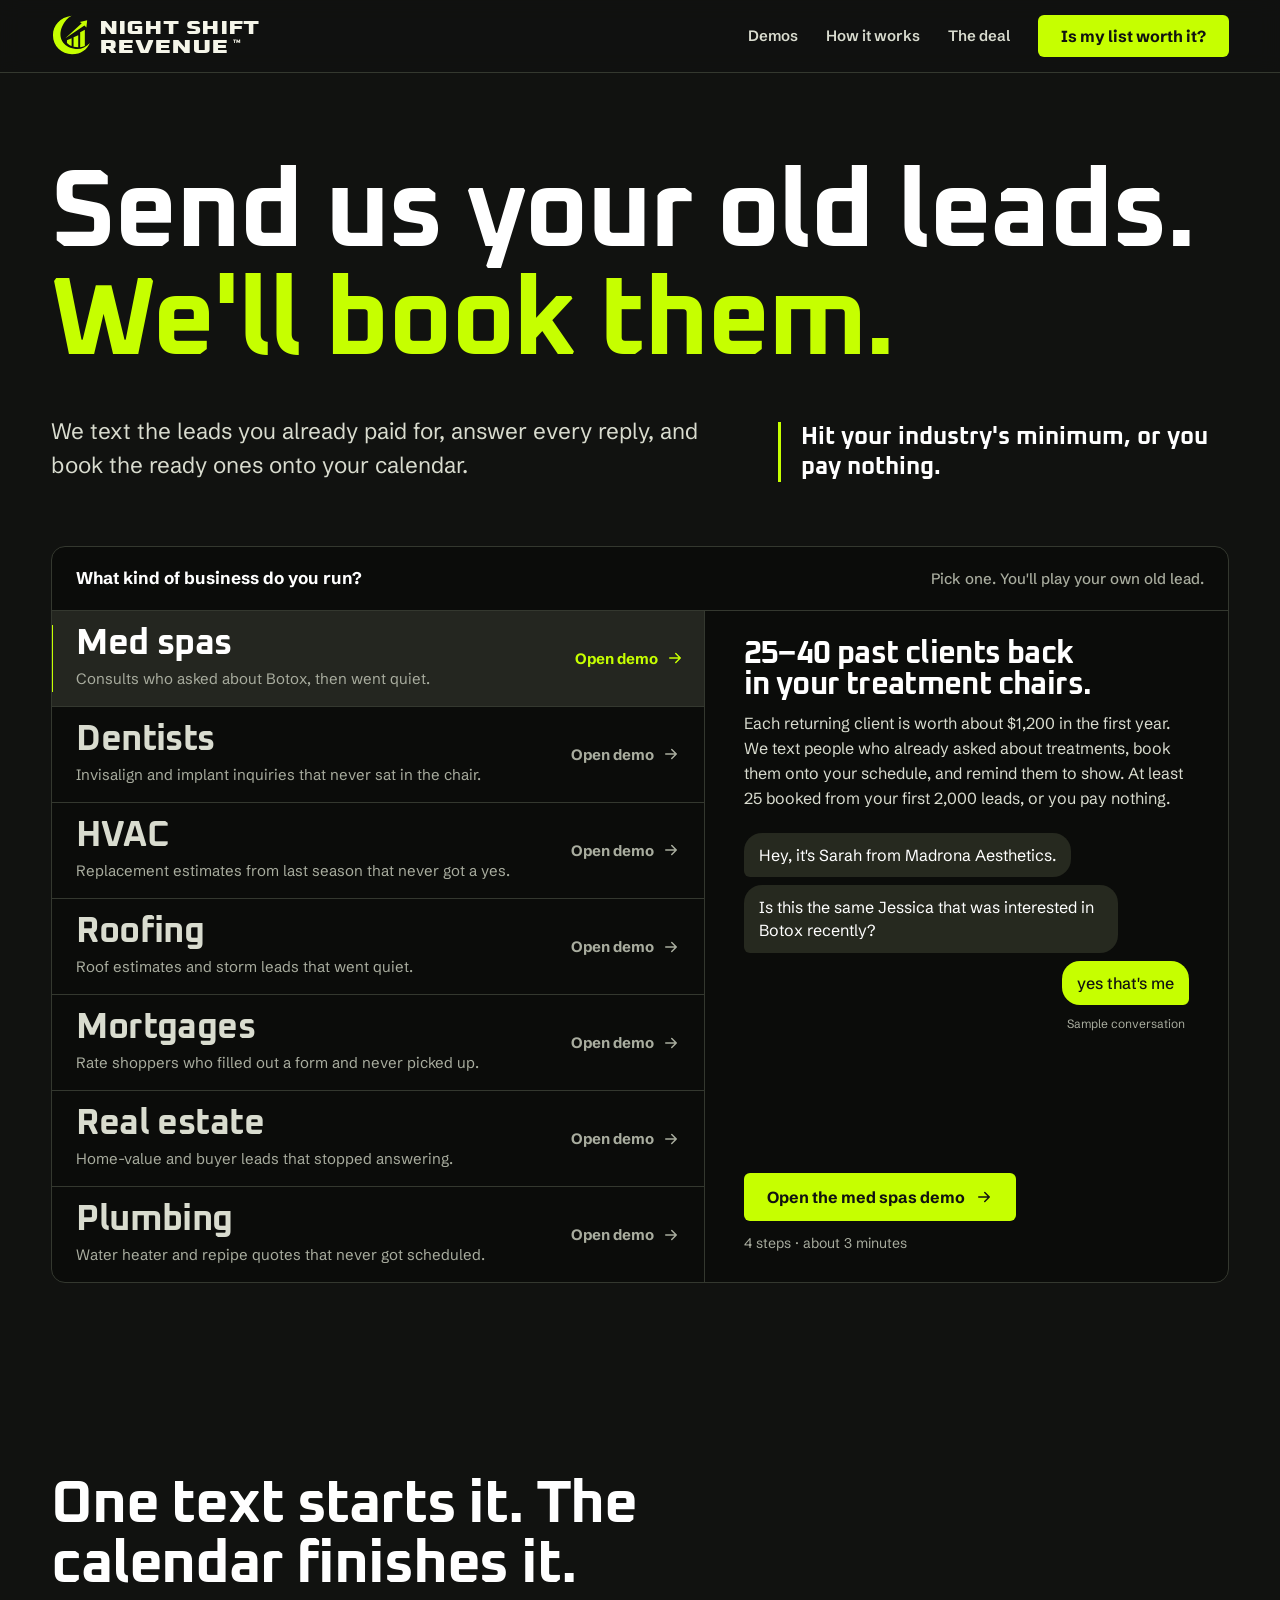
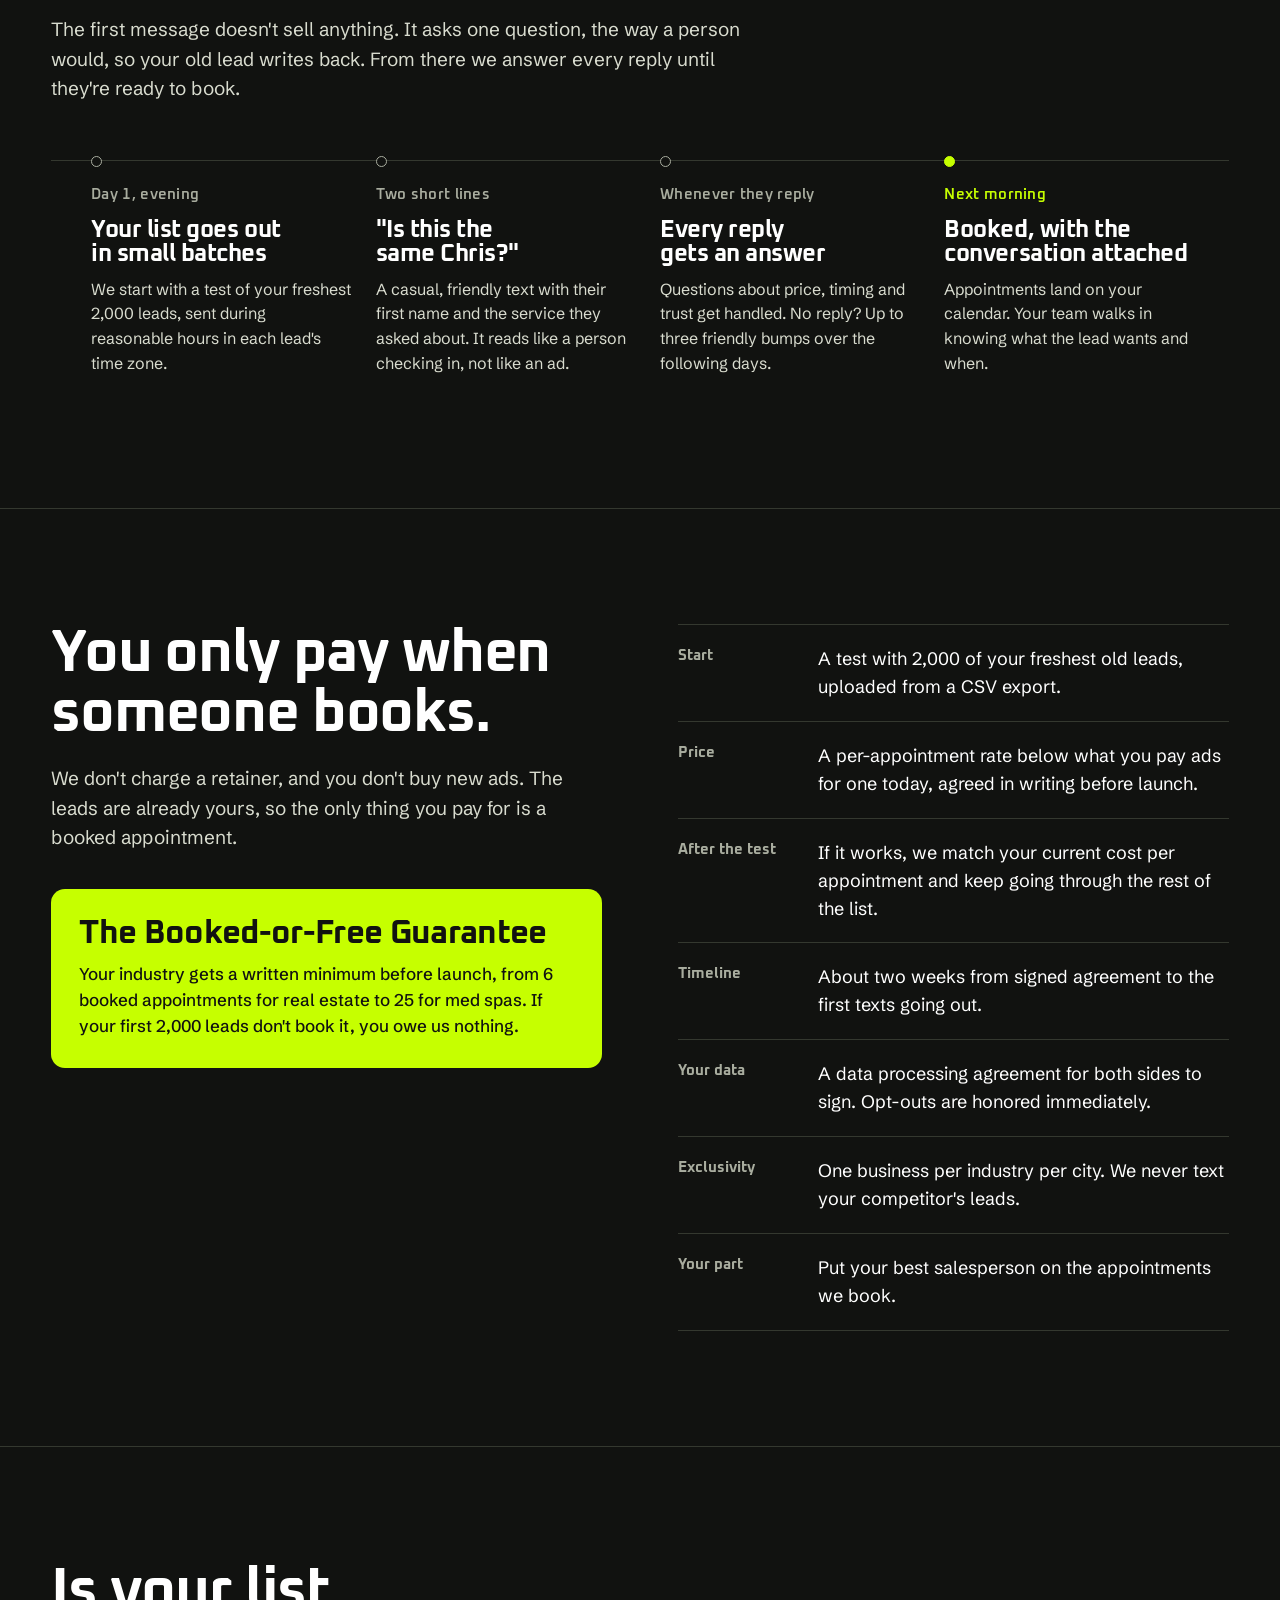
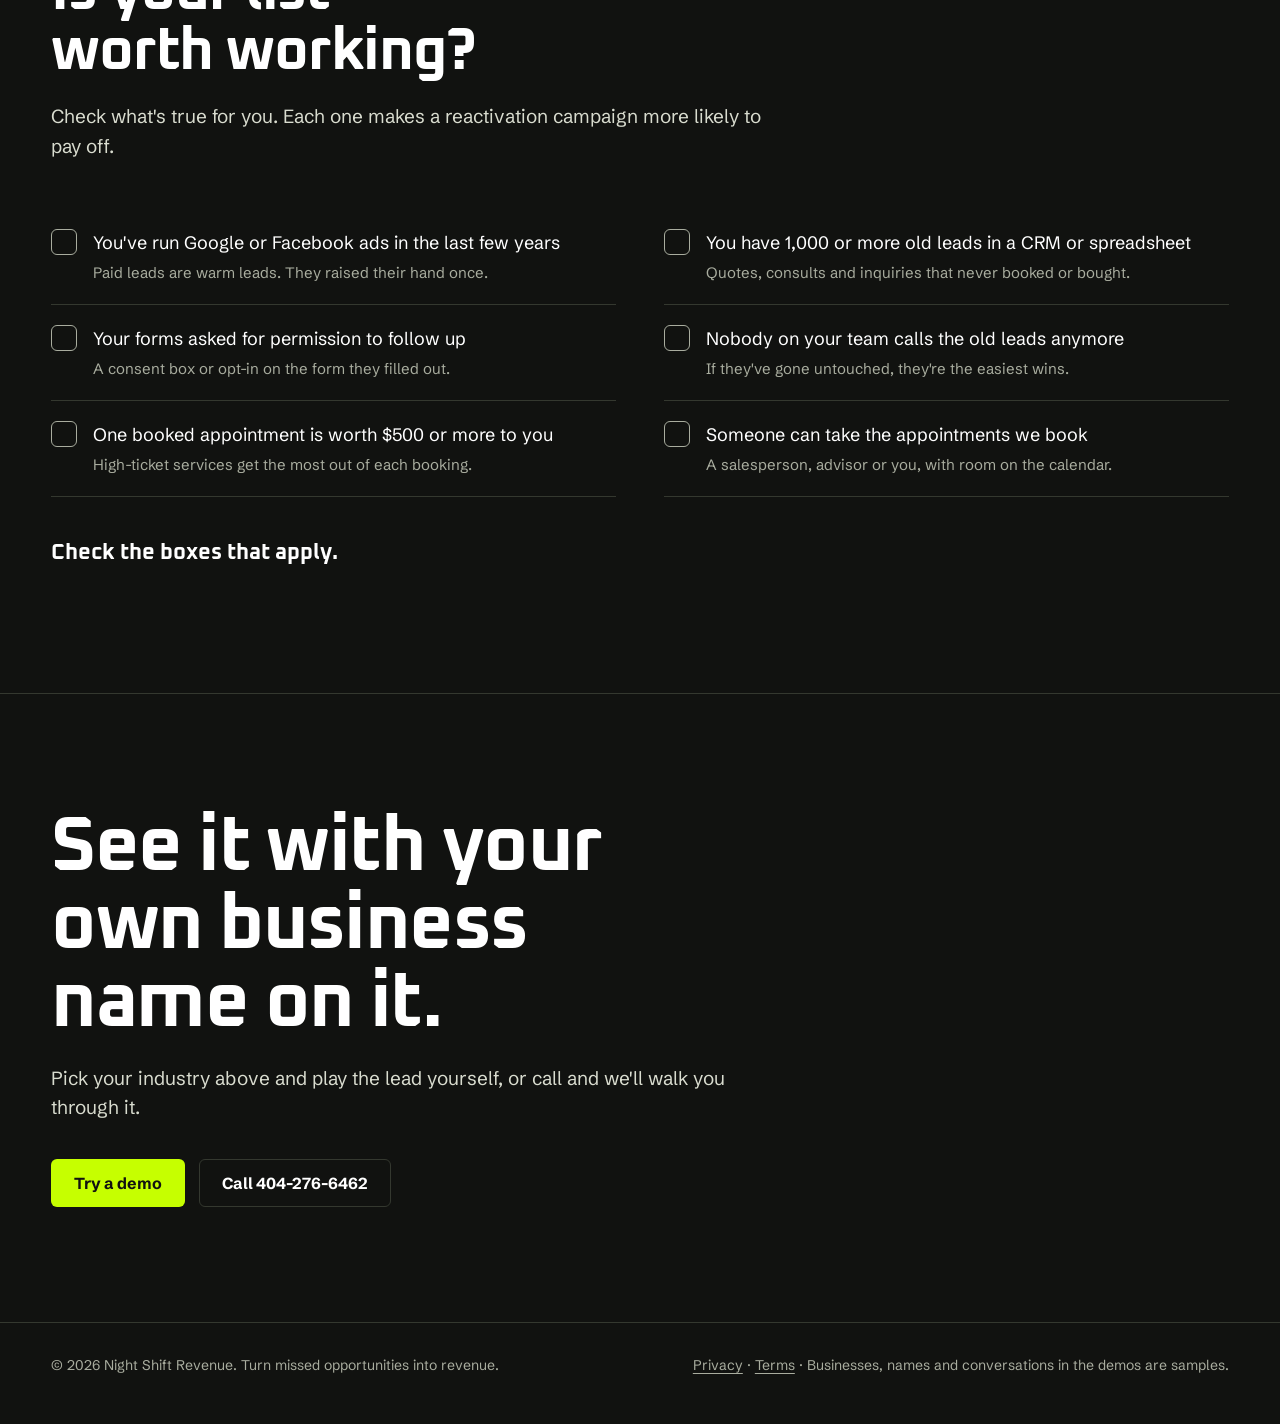
==== index.html @ ee1adc20 "Capitalize texts, give each demo its own agent, and widen the hero - Agent texts are sentence-cased " ====
<!doctype html>
<html lang="en">
<head>
<meta charset="utf-8">
<meta name="viewport" content="width=device-width, initial-scale=1, viewport-fit=cover">
<title>Night Shift Revenue</title>
<meta name="description" content="We text your old leads, answer every reply, and book them onto your calendar. Hit your industry's minimum, or you pay nothing.">
<link rel="icon" href="assets/brand/favicon.svg" type="image/svg+xml">
<link rel="apple-touch-icon" href="assets/brand/apple-touch-icon.png">
<link rel="canonical" href="https://nightshiftrevenue.com/">
<link rel="stylesheet" href="assets/styles.css">
</head>
<body>
<a class="skip" href="#main">Skip to content</a>

<header class="top">
  <div class="wrap">
    <a class="logo" href="index.html" aria-label="Night Shift Revenue home"><img src="assets/brand/lockup-horizontal-dark.svg" alt="Night Shift Revenue" width="540" height="124"></a>
    <nav aria-label="Main">
      <a href="#demos">Demos</a>
      <a href="#overnight">How it works</a>
      <a href="#deal">The deal</a>
      <a class="btn btn-lime" href="#fit">Is my list worth it?</a>
    </nav>
  </div>
</header>

<main id="main">
  <section class="hero" id="demos">
    <div class="wrap">
      <h1><span>Send us your old leads.</span> <em>We'll book them.</em></h1>
      <div class="hero-row">
        <p class="hero-sub">We text the leads you already paid for, answer every reply, and book the ready ones onto your calendar.</p>
        <p class="hero-promise">Hit your industry's minimum, or you pay nothing.</p>
      </div>

      <div class="launcher">
        <p class="launcher-q">What kind of business do you run? <span>Pick one. You'll play your own old lead.</span></p>
        <ul class="niche-list" id="nicheList"></ul>
        <div class="preview" id="preview" aria-live="polite"></div>
      </div>
    </div>
  </section>

  <section class="section" id="overnight">
    <div class="wrap">
      <h2>One text starts it. The calendar finishes it.</h2>
      <p class="lede">The first message doesn't sell anything. It asks one question, the way a person would, so your old lead writes back. From there we answer every reply until they're ready to book.</p>
      <ol class="night">
        <li>
          <time>Day 1, evening</time>
          <h3>Your list goes out in small batches</h3>
          <p>We start with a test of your freshest 2,000 leads, sent during reasonable hours in each lead's time zone.</p>
        </li>
        <li>
          <time>Two short lines</time>
          <h3>"Is this the same Chris?"</h3>
          <p>A casual, friendly text with their first name and the service they asked about. It reads like a person checking in, not like an ad.</p>
        </li>
        <li>
          <time>Whenever they reply</time>
          <h3>Every reply gets an answer</h3>
          <p>Questions about price, timing and trust get handled. No reply? Up to three friendly bumps over the following days.</p>
        </li>
        <li>
          <time>Next morning</time>
          <h3>Booked, with the conversation attached</h3>
          <p>Appointments land on your calendar. Your team walks in knowing what the lead wants and when.</p>
        </li>
      </ol>
    </div>
  </section>

  <section class="section" id="deal">
    <div class="wrap deal">
      <div>
        <h2>You only pay when someone books.</h2>
        <p class="lede">We don't charge a retainer, and you don't buy new ads. The leads are already yours, so the only thing you pay for is a booked appointment.</p>
        <div class="guarantee">
          <h3>The Booked-or-Free Guarantee</h3>
          <p>Your industry gets a written minimum before launch, from 6 booked appointments for real estate to 25 for med spas. If your first 2,000 leads don't book it, you owe us nothing.</p>
        </div>
      </div>
      <dl class="terms">
        <div><dt>Start</dt><dd>A test with 2,000 of your freshest old leads, uploaded from a CSV export.</dd></div>
        <div><dt>Price</dt><dd>A per-appointment rate below what you pay ads for one today, agreed in writing before launch.</dd></div>
        <div><dt>After the test</dt><dd>If it works, we match your current cost per appointment and keep going through the rest of the list.</dd></div>
        <div><dt>Timeline</dt><dd>About two weeks from signed agreement to the first texts going out.</dd></div>
        <div><dt>Your data</dt><dd>A data processing agreement for both sides to sign. Opt-outs are honored immediately.</dd></div>
        <div><dt>Exclusivity</dt><dd>One business per industry per city. We never text your competitor's leads.</dd></div>
        <div><dt>Your part</dt><dd>Put your best salesperson on the appointments we book.</dd></div>
      </dl>
    </div>
  </section>

  <section class="section" id="fit">
    <div class="wrap">
      <h2>Is your list worth working?</h2>
      <p class="lede">Check what's true for you. Each one makes a reactivation campaign more likely to pay off.</p>
      <div class="fit" id="fitList">
        <label><input class="check" type="checkbox"> <span>You've run Google or Facebook ads in the last few years<small>Paid leads are warm leads. They raised their hand once.</small></span></label>
        <label><input class="check" type="checkbox"> <span>You have 1,000 or more old leads in a CRM or spreadsheet<small>Quotes, consults and inquiries that never booked or bought.</small></span></label>
        <label><input class="check" type="checkbox"> <span>Your forms asked for permission to follow up<small>A consent box or opt-in on the form they filled out.</small></span></label>
        <label><input class="check" type="checkbox"> <span>Nobody on your team calls the old leads anymore<small>If they've gone untouched, they're the easiest wins.</small></span></label>
        <label><input class="check" type="checkbox"> <span>One booked appointment is worth $500 or more to you<small>High-ticket services get the most out of each booking.</small></span></label>
        <label><input class="check" type="checkbox"> <span>Someone can take the appointments we book<small>A salesperson, advisor or you, with room on the calendar.</small></span></label>
      </div>
      <div class="fit-out" aria-live="polite"><p id="fitMsg">Check the boxes that apply.</p></div>
    </div>
  </section>

  <section class="section close">
    <div class="wrap">
      <h2>See it with your own business name on it.</h2>
      <p class="lede">Pick your industry above and play the lead yourself, or call and we'll walk you through it.</p>
      <div class="row">
        <a class="btn btn-lime" href="#demos">Try a demo</a>
        <a class="btn btn-ghost" id="callBtn" href="tel:+14042766462">Call 404-276-6462</a>
      </div>
    </div>
  </section>
</main>

<footer class="foot">
  <div class="wrap">
    <span>© 2026 Night Shift Revenue. Turn missed opportunities into revenue.</span>
    <span><a href="/privacy">Privacy</a> · <a href="/terms">Terms</a> · Businesses, names and conversations in the demos are samples.</span>
  </div>
</footer>

<script src="assets/niches.js"></script>
<script src="assets/home.js"></script>
</body>
</html>
---- assets/styles.css ----
@font-face {
  font-family: "Oxanium";
  src: url("fonts/oxanium.woff2") format("woff2");
  font-weight: 200 800;
  font-display: swap;
}
@font-face {
  font-family: "Schibsted Grotesk";
  src: url("fonts/schibsted-grotesk.woff2") format("woff2");
  font-weight: 400 900;
  font-display: swap;
}

:root {
  --night-950: #0b0c0a;
  --night-900: #111210;
  --night-850: #1a1a1a;
  --night-800: #242620;
  --night-750: #2c3026;
  --olive: #3a442e;
  --line: #34382f;
  --ink: #ffffff;
  --ink-2: #d9dccf;
  --ink-3: #a9ad9f;
  --lime: #c6ff00;
  --lime-hi: #d7ff59;
  --lime-ink: #111210;
  --moon: #f5f5e9;
  --bubble-in: #26291f;

  --display: "Oxanium", "Schibsted Grotesk", system-ui, sans-serif;
  --body: "Schibsted Grotesk", system-ui, -apple-system, "Segoe UI", sans-serif;

  --gutter: clamp(16px, 4vw, 56px);
  --max: 1320px;
  --r-control: 6px;
  --r-card: 14px;
  --r-bubble: 18px;
  --ease: cubic-bezier(0.16, 1, 0.3, 1);
}

* { box-sizing: border-box; }
html { -webkit-text-size-adjust: 100%; scroll-behavior: smooth; }
body {
  margin: 0;
  background: var(--night-900);
  color: var(--ink);
  font: 400 17px/1.55 var(--body);
  -webkit-font-smoothing: antialiased;
  overflow-x: hidden;
}
::selection { background: var(--lime); color: var(--lime-ink); }
img, svg { display: block; max-width: 100%; }
a { color: inherit; text-underline-offset: 0.2em; text-decoration-thickness: 1px; }
button { font: inherit; color: inherit; }
:focus-visible { outline: 2px solid var(--lime); outline-offset: 3px; border-radius: 4px; }
html { scrollbar-color: var(--olive) var(--night-950); }

.wrap { width: 100%; max-width: var(--max); margin: 0 auto; padding: 0 var(--gutter); }
.skip { position: absolute; left: -9999px; }
.skip:focus { left: 16px; top: 16px; z-index: 99; background: var(--lime); color: var(--lime-ink); padding: 8px 12px; }
.sr { position: absolute; width: 1px; height: 1px; overflow: hidden; clip: rect(0 0 0 0); white-space: nowrap; }

h1, h2, h3 { font-family: var(--display); font-weight: 700; line-height: 1.02; letter-spacing: -0.02em; margin: 0; text-wrap: balance; }
p { margin: 0; }
.num { font-variant-numeric: tabular-nums; }

/* ---------- Buttons ---------- */
.btn {
  display: inline-flex; align-items: center; justify-content: center; gap: 10px;
  min-height: 48px; padding: 0 22px;
  border-radius: var(--r-control); border: 1px solid transparent;
  font: 700 16px/1 var(--body); text-decoration: none; cursor: pointer;
  transition: background-color 0.2s var(--ease), transform 0.2s var(--ease), border-color 0.2s;
}
.btn svg { width: 18px; height: 18px; flex: none; }
.btn-lime { background: var(--lime); color: var(--lime-ink); }
.btn-lime:hover { background: var(--lime-hi); }
.btn-lime:active { transform: translateY(1px); }
.btn-ghost { border-color: var(--line); color: var(--ink); background: transparent; }
.btn-ghost:hover { border-color: var(--ink-3); background: var(--night-800); }
.btn[disabled] { opacity: 0.4; cursor: not-allowed; }

/* ---------- Header ---------- */
.top {
  position: sticky; top: 0; z-index: 30;
  background: color-mix(in srgb, var(--night-900) 88%, transparent);
  backdrop-filter: blur(10px);
  border-bottom: 1px solid var(--line);
}
.top .wrap { display: flex; align-items: center; justify-content: space-between; height: 72px; gap: 20px; }
.logo img { width: 210px; height: auto; }
.top nav { display: flex; align-items: center; gap: 28px; font-size: 15px; font-weight: 600; }
.top nav a { text-decoration: none; color: var(--ink-2); }
.top nav a:hover { color: var(--ink); }
.top nav .btn { color: var(--lime-ink); min-height: 42px; }

/* ---------- Home: hero ---------- */
.hero { padding: clamp(40px, 7vw, 88px) 0 clamp(48px, 6vw, 80px); }
.hero h1 { font-size: clamp(42px, 8.6vw, 112px); line-height: 0.98; }
.hero h1 span, .hero h1 em { display: block; }
.hero h1 em { font-style: normal; color: var(--lime); }
.hero-row { margin-top: clamp(24px, 3vw, 44px); display: grid; grid-template-columns: minmax(0, 1.5fr) minmax(0, 1fr); gap: clamp(24px, 4vw, 72px); align-items: end; }
.hero-sub { max-width: 52ch; font-size: clamp(18px, 1.75vw, 24px); line-height: 1.5; color: var(--ink-2); }
.hero-promise { padding-left: 20px; border-left: 3px solid var(--lime); font: 700 clamp(20px, 1.9vw, 28px)/1.25 var(--display); color: var(--ink); }

/* Niche launcher: the first viewport's working control */
.launcher {
  margin-top: clamp(40px, 5vw, 64px);
  display: grid; grid-template-columns: minmax(0, 1.25fr) minmax(0, 1fr);
  border: 1px solid var(--line); border-radius: var(--r-card); overflow: hidden;
  background: var(--night-950);
}
.launcher-q {
  grid-column: 1 / -1; display: flex; justify-content: space-between; align-items: baseline; gap: 16px;
  padding: 18px 24px; border-bottom: 1px solid var(--line);
  font-weight: 700; font-size: 17px;
}
.launcher-q span { color: var(--ink-3); font-weight: 500; font-size: 15px; }
.niche-list { list-style: none; margin: 0; padding: 0; border-right: 1px solid var(--line); }
.niche-list li + li { border-top: 1px solid var(--line); }
.niche-row {
  display: grid; grid-template-columns: 1fr auto; align-items: center; gap: 4px 18px;
  padding: 16px 24px; text-decoration: none; position: relative;
  transition: background-color 0.25s var(--ease);
}
.niche-row .n-name { font: 700 clamp(26px, 2.8vw, 38px)/1 var(--display); letter-spacing: -0.015em; color: var(--ink-2); transition: color 0.25s var(--ease); }
.niche-row .n-pain { grid-column: 1; font-size: 15px; color: var(--ink-3); }
.niche-row .n-go {
  grid-row: 1 / span 2; grid-column: 2;
  display: inline-flex; align-items: center; gap: 8px; font-weight: 700; font-size: 15px;
  color: var(--ink-3); transition: color 0.25s, transform 0.3s var(--ease);
}
.niche-row .n-go svg { width: 18px; height: 18px; }
.niche-row:hover, .niche-row.is-on { background: var(--night-800); }
.niche-row:hover .n-name, .niche-row.is-on .n-name { color: var(--ink); }
.niche-row.is-on .n-go, .niche-row:hover .n-go { color: var(--lime); transform: translateX(4px); }
.niche-row.is-on::before {
  content: ""; position: absolute; left: 0; top: 14px; bottom: 14px; width: 1px; background: var(--lime);
}

.preview { padding: 28px clamp(20px, 3vw, 40px) 28px; display: flex; flex-direction: column; gap: 22px; min-height: 100%; }
.preview-head h2 { font-size: clamp(26px, 2.4vw, 34px); }
.preview-head p { margin-top: 10px; color: var(--ink-2); font-size: 16px; }
.preview-cta { margin-top: auto; display: flex; flex-wrap: wrap; gap: 12px; align-items: center; }
.preview-cta small { color: var(--ink-3); font-size: 14px; }

/* ---------- SMS thread (shared) ---------- */
.thread { display: flex; flex-direction: column; gap: 8px; }
.msg {
  max-width: 84%; padding: 11px 15px; border-radius: var(--r-bubble);
  font-size: 16px; line-height: 1.42; word-wrap: break-word;
}
.msg.in { align-self: flex-start; background: var(--bubble-in); color: var(--ink); border-bottom-left-radius: 6px; }
.msg.out { align-self: flex-end; background: var(--lime); color: var(--lime-ink); border-bottom-right-radius: 6px; font-weight: 500; }
.msg.note {
  align-self: center; max-width: none; background: none; padding: 4px 0;
  font-size: 12px; font-weight: 700; letter-spacing: 0.06em; text-transform: uppercase; color: var(--ink-3);
}
.msg.note.ai { color: var(--lime); }
.msg.booked {
  align-self: stretch; max-width: none; background: var(--moon); color: var(--night-900);
  border-radius: var(--r-card); padding: 14px 16px; display: grid; gap: 2px;
}
.msg.booked b { font: 800 13px/1.2 var(--body); letter-spacing: 0.08em; text-transform: uppercase; }
.msg.booked span { font-weight: 600; }
.stamp { font-size: 12px; color: var(--ink-3); align-self: flex-start; margin: 2px 4px 6px; }
.stamp.r { align-self: flex-end; }
.typing { align-self: flex-start; display: inline-flex; gap: 4px; padding: 14px 16px; background: var(--bubble-in); border-radius: var(--r-bubble); border-bottom-left-radius: 6px; }
.typing i { width: 7px; height: 7px; border-radius: 50%; background: var(--ink-3); animation: blink 1s infinite; }
.typing i:nth-child(2) { animation-delay: 0.15s; }
.typing i:nth-child(3) { animation-delay: 0.3s; }
@keyframes blink { 0%, 60%, 100% { opacity: 0.3; } 30% { opacity: 1; } }
.msg-enter { animation: rise 0.45s var(--ease) both; }
@keyframes rise { from { opacity: 0; transform: translateY(10px) scale(0.98); filter: blur(2px); } to { opacity: 1; transform: none; filter: none; } }

/* ---------- Home sections ---------- */
.section { padding: clamp(72px, 9vw, 128px) 0; }
.section + .section { border-top: 1px solid var(--line); }
.section h2 { font-size: clamp(34px, 4.6vw, 64px); max-width: 18ch; }
.lede { margin-top: 20px; max-width: 60ch; color: var(--ink-2); font-size: 19px; }

/* Overnight timeline */
.night {
  margin-top: 56px; display: grid; grid-template-columns: repeat(4, minmax(0, 1fr));
  border-top: 1px solid var(--line);
}
.night li { list-style: none; padding: 26px 24px 0 0; position: relative; }
.night li::before {
  content: ""; position: absolute; top: -5px; left: 0; width: 9px; height: 9px; border-radius: 50%;
  background: var(--night-900); border: 1px solid var(--ink-3);
}
.night li:last-child::before { background: var(--lime); border-color: var(--lime); }
.night ol { margin: 0; padding: 0; display: contents; }
.night time { display: block; font: 600 15px/1 var(--display); color: var(--ink-3); letter-spacing: 0.02em; }
.night h3 { margin-top: 16px; font-size: 24px; }
.night p { margin-top: 10px; color: var(--ink-2); font-size: 16px; max-width: 34ch; }
.night li:last-child time { color: var(--lime); }

/* The deal */
.deal { display: grid; grid-template-columns: minmax(0, 1fr) minmax(0, 1fr); gap: clamp(32px, 6vw, 96px); align-items: start; }
.terms { border-top: 1px solid var(--line); margin: 0; padding: 0; }
.terms div { display: grid; grid-template-columns: 12ch 1fr; gap: 20px; padding: 20px 0; border-bottom: 1px solid var(--line); }
.terms dt { font: 700 15px/1.4 var(--display); color: var(--ink-3); }
.terms dd { margin: 0; font-size: 18px; color: var(--ink); }
.guarantee {
  margin-top: 36px; padding: 28px; border-radius: var(--r-card); background: var(--lime); color: var(--lime-ink);
}
.guarantee h3 { font-size: clamp(26px, 2.6vw, 34px); }
.guarantee p { margin-top: 10px; font-weight: 500; }

/* Fit checklist */
.fit { margin-top: 48px; display: grid; grid-template-columns: repeat(2, minmax(0, 1fr)); gap: 0 48px; }
.fit label {
  display: grid; grid-template-columns: 26px 1fr; gap: 16px; align-items: start;
  padding: 20px 0; border-bottom: 1px solid var(--line); cursor: pointer; font-size: 18px;
}
.fit label small { display: block; color: var(--ink-3); font-size: 15px; margin-top: 4px; }
.check {
  appearance: none; width: 26px; height: 26px; margin: 0; border: 1px solid var(--ink-3); border-radius: 6px;
  display: grid; place-items: center; cursor: pointer; transition: background-color 0.2s, border-color 0.2s;
}
.check::after { content: ""; width: 12px; height: 7px; border: 2px solid var(--lime-ink); border-top: 0; border-right: 0; transform: rotate(-45deg) translate(1px, -1px); opacity: 0; }
.check:checked { background: var(--lime); border-color: var(--lime); }
.check:checked::after { opacity: 1; }
.fit-out { margin-top: 32px; display: flex; flex-wrap: wrap; align-items: center; gap: 20px; min-height: 48px; }
.fit-out p { font: 700 22px/1.25 var(--display); max-width: 40ch; }

/* Close */
.close { text-align: left; }
.close h2 { font-size: clamp(40px, 6vw, 88px); max-width: 14ch; }
.close .row { margin-top: 36px; display: flex; flex-wrap: wrap; gap: 14px; }

.foot { border-top: 1px solid var(--line); padding: 32px 0 48px; color: var(--ink-3); font-size: 14px; }
.foot .wrap { display: flex; flex-wrap: wrap; justify-content: space-between; gap: 16px; }

/* ---------- Demo funnel ---------- */
.demo-body { min-height: 100vh; display: flex; flex-direction: column; }
.demo-top .wrap { height: 64px; }
.demo-top .logo img { width: 176px; }
.crumbs { display: flex; align-items: center; gap: 14px; font-size: 15px; color: var(--ink-3); }
.crumbs a { color: var(--ink-2); text-decoration: none; }
.crumbs a:hover { color: var(--ink); }
.crumbs b { color: var(--ink); font-weight: 700; }

.steps {
  display: grid; grid-template-columns: repeat(4, minmax(0, 1fr));
  border-bottom: 1px solid var(--line); background: var(--night-950);
  padding-inline: max(var(--gutter), calc((100vw - var(--max)) / 2 + var(--gutter)));
}
.step-tab {
  appearance: none; background: none; border: 0; text-align: left; cursor: pointer;
  padding: 14px 16px 14px 0; display: grid; gap: 2px; position: relative;
  color: var(--ink-3);
}
.steps .wrap { display: contents; }
.step-tab .s-n { font: 600 13px/1 var(--display); letter-spacing: 0.04em; }
.step-tab .s-t { font: 700 16px/1.2 var(--body); }
.step-tab::after { content: ""; position: absolute; left: 0; right: 0; bottom: -1px; height: 2px; background: transparent; transition: background-color 0.3s; }
.step-tab[aria-current="step"] { color: var(--ink); }
.step-tab[aria-current="step"]::after { background: var(--lime); }
.step-tab.done { color: var(--ink-2); }
.step-tab.done .s-n { color: var(--lime); }
.step-tab[disabled] { cursor: default; }

.stage { flex: 1; padding: clamp(32px, 5vw, 64px) 0 clamp(56px, 7vw, 96px); }
.panel[hidden] { display: none; }
.panel { animation: rise 0.5s var(--ease) both; }
.panel-head h1 { font-size: clamp(36px, 5.2vw, 72px); max-width: 17ch; }
.panel-head p { margin-top: 18px; max-width: 62ch; color: var(--ink-2); font-size: 19px; }
.panel-foot { margin-top: 48px; display: flex; flex-wrap: wrap; gap: 14px; align-items: center; justify-content: space-between; border-top: 1px solid var(--line); padding-top: 24px; }
.panel-foot .hint { color: var(--ink-3); font-size: 15px; }

/* Step 1: the owner's numbers */
.calc { margin-top: 44px; display: grid; grid-template-columns: minmax(0, 1fr) minmax(0, 1fr); gap: clamp(28px, 5vw, 72px); align-items: start; }
.field + .field { margin-top: 30px; }
.field label, .field .lbl { display: flex; justify-content: space-between; align-items: baseline; gap: 12px; font-weight: 700; font-size: 17px; }
.field output { font: 700 24px/1 var(--display); color: var(--lime); }
.field small { display: block; margin-top: 6px; color: var(--ink-3); font-size: 14px; }
input[type="range"] {
  -webkit-appearance: none; appearance: none; width: 100%; height: 36px; margin-top: 8px; background: transparent; cursor: pointer;
}
input[type="range"]::-webkit-slider-runnable-track { height: 4px; border-radius: 4px; background: linear-gradient(to right, var(--lime) var(--fill, 50%), var(--night-750) var(--fill, 50%)); }
input[type="range"]::-moz-range-track { height: 4px; border-radius: 4px; background: var(--night-750); }
input[type="range"]::-moz-range-progress { height: 4px; border-radius: 4px; background: var(--lime); }
input[type="range"]::-webkit-slider-thumb { -webkit-appearance: none; width: 24px; height: 24px; margin-top: -10px; border-radius: 50%; background: var(--moon); border: 4px solid var(--night-900); box-shadow: 0 0 0 1px var(--lime); }
input[type="range"]::-moz-range-thumb { width: 18px; height: 18px; border-radius: 50%; background: var(--moon); border: 4px solid var(--night-900); box-shadow: 0 0 0 1px var(--lime); }
.seg { display: flex; flex-wrap: wrap; gap: 8px; margin-top: 12px; }
.seg button {
  appearance: none; border: 1px solid var(--line); background: var(--night-850); border-radius: 999px;
  padding: 10px 16px; font-weight: 600; font-size: 15px; cursor: pointer; color: var(--ink-2);
  transition: background-color 0.2s, border-color 0.2s, color 0.2s;
}
.seg button:hover { border-color: var(--ink-3); color: var(--ink); }
.seg button[aria-pressed="true"] { background: var(--moon); border-color: var(--moon); color: var(--night-900); }

.ledger { background: var(--night-950); border: 1px solid var(--line); border-radius: var(--r-card); padding: clamp(22px, 3vw, 36px); position: sticky; top: 96px; }
.ledger h2 { font-size: 20px; letter-spacing: 0; }
.ledger-big { margin-top: 18px; font: 800 clamp(48px, 6.4vw, 88px)/0.95 var(--display); letter-spacing: -0.03em; color: var(--lime); }
.ledger-cap { margin-top: 10px; color: var(--ink-2); font-size: 16px; }
.ledger-rows { margin: 26px 0 0; padding: 0; border-top: 1px solid var(--line); }
.ledger-rows div { display: flex; justify-content: space-between; gap: 16px; padding: 12px 0; border-bottom: 1px solid var(--line); font-size: 16px; }
.ledger-rows dt { color: var(--ink-2); }
.ledger-rows dd { margin: 0; font-weight: 700; }
.ledger details { margin-top: 18px; color: var(--ink-3); font-size: 14px; }
.ledger summary { cursor: pointer; font-weight: 600; color: var(--ink-2); }
.ledger details .field { margin-top: 16px; }
.ledger details .field label { font-size: 15px; }
.ledger details .field output { font-size: 18px; }
.pain-line { margin-top: 18px; padding: 14px 16px; border-radius: 10px; background: var(--night-800); color: var(--ink); font-size: 16px; }
.pain-line b { color: var(--lime); }

/* Step 2: be the lead */
.live { margin-top: 40px; display: grid; grid-template-columns: minmax(0, 420px) minmax(0, 1fr); gap: clamp(28px, 5vw, 80px); align-items: start; }
.phone {
  background: var(--night-950); border: 1px solid var(--line); border-radius: 34px; padding: 12px;
  box-shadow: 0 30px 80px -30px rgba(0, 0, 0, 0.8);
}
.phone-screen { background: var(--night-850); border-radius: 24px; overflow: hidden; display: flex; flex-direction: column; height: min(640px, 76vh); }
.phone-bar { display: flex; align-items: center; gap: 12px; padding: 14px 16px; border-bottom: 1px solid var(--line); background: var(--night-900); }
.avatar { width: 38px; height: 38px; border-radius: 50%; background: var(--olive); display: grid; place-items: center; font: 700 15px/1 var(--display); color: var(--moon); flex: none; }
.phone-bar b { display: block; font-size: 15px; }
.phone-bar small { color: var(--ink-3); font-size: 13px; }
.phone-feed { flex: 1; overflow-y: auto; padding: 18px 14px; scroll-behavior: smooth; }
.phone-feed .thread { min-height: 100%; justify-content: flex-end; }
.replies { padding: 12px; border-top: 1px solid var(--line); background: var(--night-900); display: flex; flex-wrap: wrap; gap: 8px; min-height: 70px; align-content: center; }
.reply {
  appearance: none; border: 1px solid var(--lime); background: transparent; color: var(--lime);
  border-radius: 999px; padding: 10px 15px; font-weight: 600; font-size: 15px; cursor: pointer;
  transition: background-color 0.2s, color 0.2s;
}
.reply:hover { background: var(--lime); color: var(--lime-ink); }
.reply.alt { border-color: var(--line); color: var(--ink-2); }
.reply.alt:hover { background: var(--night-800); color: var(--ink); }
.replies .wait { color: var(--ink-3); font-size: 14px; padding: 0 6px; }

.coach h2 { font-size: clamp(26px, 2.6vw, 34px); }
.coach > p { margin-top: 12px; color: var(--ink-2); max-width: 52ch; }
.beats { list-style: none; margin: 28px 0 0; padding: 0; border-top: 1px solid var(--line); }
.beat { display: grid; grid-template-columns: 30px 1fr; gap: 14px; padding: 16px 0; border-bottom: 1px solid var(--line); color: var(--ink-3); transition: color 0.3s; }
.beat .dot { width: 12px; height: 12px; margin-top: 6px; border-radius: 50%; border: 1px solid var(--ink-3); transition: background-color 0.3s, border-color 0.3s; }
.beat b { display: block; font-size: 17px; }
.beat span { display: block; font-size: 15px; margin-top: 2px; }
.beat.on { color: var(--ink); }
.beat.on .dot { background: var(--lime); border-color: var(--lime); }
.beat.on span { color: var(--ink-2); }
.coach-tip { margin-top: 22px; font-size: 15px; color: var(--ink-3); }
.coach-tip kbd { font: 600 13px var(--body); border: 1px solid var(--line); border-radius: 4px; padding: 1px 6px; color: var(--ink-2); }

/* Step 3: morning report */
.morning { margin-top: 44px; display: grid; grid-template-columns: minmax(0, 1.1fr) minmax(0, 1fr); gap: clamp(28px, 5vw, 72px); align-items: start; }
.appt { background: var(--moon); color: var(--night-900); border-radius: var(--r-card); padding: clamp(22px, 3vw, 34px); }
.appt-top { display: flex; justify-content: space-between; align-items: center; gap: 16px; }
.badge { display: inline-flex; align-items: center; gap: 8px; font: 800 13px/1 var(--body); letter-spacing: 0.08em; text-transform: uppercase; background: var(--night-900); color: var(--lime); padding: 8px 12px; border-radius: 999px; }
.appt h2 { margin-top: 22px; font-size: clamp(30px, 3.4vw, 46px); color: var(--night-900); }
.appt-when { margin-top: 8px; font-size: 19px; font-weight: 600; }
.appt dl { margin: 24px 0 0; padding: 0; border-top: 1px solid rgba(17, 18, 16, 0.18); }
.appt dl div { display: grid; grid-template-columns: 13ch 1fr; gap: 16px; padding: 11px 0; border-bottom: 1px solid rgba(17, 18, 16, 0.18); font-size: 16px; }
.appt dt { color: #4a4f43; font-weight: 600; }
.appt dd { margin: 0; font-weight: 700; }
.appt-quote { margin-top: 20px; font-size: 15px; color: #3c4036; }
.appt-quote b { color: var(--night-900); }

.calendar { border: 1px solid var(--line); border-radius: var(--r-card); overflow: hidden; }
.cal-head { padding: 16px 20px; border-bottom: 1px solid var(--line); display: flex; justify-content: space-between; gap: 12px; align-items: baseline; background: var(--night-950); }
.cal-head b { font: 700 18px/1.2 var(--display); }
.cal-head small { color: var(--ink-3); font-size: 13px; }
.cal-row { display: grid; grid-template-columns: 92px 1fr; border-bottom: 1px solid var(--line); min-height: 58px; }
.cal-row:last-child { border-bottom: 0; }
.cal-row time { padding: 14px 0 0 20px; color: var(--ink-3); font-size: 14px; font-variant-numeric: tabular-nums; }
.cal-slot { padding: 8px 12px 8px 0; display: flex; align-items: center; }
.cal-ev { width: 100%; padding: 9px 12px; border-radius: 8px; background: var(--night-800); font-size: 15px; display: flex; justify-content: space-between; gap: 10px; }
.cal-ev small { color: var(--ink-3); }
.cal-ev.new { background: var(--lime); color: var(--lime-ink); font-weight: 700; }
.cal-ev.new small { color: var(--olive); }
.bumps { margin-top: 32px; }
.bumps h3 { font-size: 22px; }
.bumps > p { margin-top: 8px; color: var(--ink-2); font-size: 16px; }
.bump-list { list-style: none; margin: 18px 0 0; padding: 0; display: grid; gap: 10px; }
.bump-list li { display: grid; grid-template-columns: 84px 1fr; gap: 14px; align-items: start; }
.bump-list time { color: var(--ink-3); font-size: 14px; padding-top: 11px; }
.bump-list .msg { max-width: none; }

/* Step 4: the deal */
.offer { margin-top: 44px; display: grid; grid-template-columns: minmax(0, 1.15fr) minmax(0, 1fr); gap: clamp(28px, 5vw, 72px); align-items: start; }
.test-card { border: 1px solid var(--line); border-radius: var(--r-card); padding: clamp(22px, 3vw, 34px); background: var(--night-950); }
.test-card h2 { font-size: 22px; letter-spacing: 0; }
.test-card ol { list-style: none; margin: 18px 0 0; padding: 0; counter-reset: t; }
.test-card li { counter-increment: t; display: grid; grid-template-columns: 34px 1fr; gap: 12px; padding: 14px 0; border-top: 1px solid var(--line); }
.test-card li::before { content: counter(t); font: 700 18px/1.3 var(--display); color: var(--lime); }
.test-card li b { display: block; }
.test-card li span { color: var(--ink-2); font-size: 16px; }
.form { display: grid; gap: 16px; }
.form label { display: grid; gap: 6px; font-weight: 600; font-size: 15px; }
.form input {
  width: 100%; min-height: 48px; padding: 0 14px; border-radius: var(--r-control);
  border: 1px solid var(--line); background: var(--night-850); color: var(--ink); font: 400 17px var(--body);
  caret-color: var(--lime);
}
.form input::placeholder { color: var(--ink-3); }
.form input:focus { outline: none; border-color: var(--lime); box-shadow: 0 0 0 3px rgba(198, 255, 0, 0.18); }
.form .two { display: grid; grid-template-columns: 1fr 1fr; gap: 14px; }
.form-note { color: var(--ink-3); font-size: 14px; }
.form-done { padding: 22px; border-radius: var(--r-card); background: var(--lime); color: var(--lime-ink); }
.form-done h3 { font-size: 24px; }
.form-done p { margin-top: 8px; font-weight: 500; }
.form-done .row { margin-top: 16px; display: flex; flex-wrap: wrap; gap: 10px; }
.form-done .btn { background: var(--night-900); color: var(--ink); }
.form-done .btn.ghosty { background: transparent; border-color: rgba(17,18,16,0.4); color: var(--lime-ink); }

.sample { color: var(--ink-3); font-size: 13px; }

/* Personalize drawer */
.drawer { position: fixed; inset: 0; z-index: 60; display: grid; justify-items: end; pointer-events: none; }
.drawer::before { content: ""; position: absolute; inset: 0; background: rgba(5, 6, 4, 0.6); opacity: 0; transition: opacity 0.3s; }
.drawer.open { pointer-events: auto; }
.drawer.open::before { opacity: 1; }
.drawer-panel {
  position: relative; width: min(440px, 100%); height: 100%; overflow-y: auto; background: var(--night-900);
  border-left: 1px solid var(--line); padding: 28px; transform: translateX(100%); transition: transform 0.4s var(--ease);
}
.drawer.open .drawer-panel { transform: none; }
.drawer-panel h2 { font-size: 26px; }
.drawer-panel > p { margin-top: 8px; color: var(--ink-2); font-size: 15px; }
.drawer-panel .form { margin-top: 24px; }
.drawer-x { position: absolute; top: 18px; right: 18px; appearance: none; background: none; border: 1px solid var(--line); border-radius: 50%; width: 40px; height: 40px; cursor: pointer; display: grid; place-items: center; }
.drawer-x svg { width: 18px; height: 18px; }
.drawer-link { margin-top: 18px; display: grid; gap: 8px; font-size: 14px; color: var(--ink-3); }
.drawer-link code { display: block; padding: 10px; border-radius: 6px; background: var(--night-950); color: var(--ink-2); font-size: 12px; word-break: break-all; }

/* ---------- Responsive ---------- */
@media (max-width: 980px) {
  .launcher { grid-template-columns: 1fr; }
  .niche-list { border-right: 0; }
  .preview { display: none; }
  .night { grid-template-columns: repeat(2, minmax(0, 1fr)); row-gap: 40px; }
  .deal, .calc, .live, .morning, .offer, .hero-row { grid-template-columns: 1fr; }
  .ledger { position: static; }
  .live .phone { max-width: 440px; width: 100%; margin: 0 auto; }
  .coach { margin-top: 8px; }
  .fit { grid-template-columns: 1fr; }
}
@media (max-width: 760px) {
  .top nav a:not(.btn) { display: none; }
  .logo img { width: 168px; }
  .demo-top .crumbs a, .demo-top .crumbs .sep { display: none; }
  .steps { grid-template-columns: repeat(4, minmax(0, 1fr)); }
  .step-tab { padding: 12px 6px 12px 0; }
  .step-tab .s-t { font-size: 13px; }
  .launcher-q { flex-direction: column; gap: 4px; padding: 16px 18px; }
  .niche-row { padding: 16px 18px; }
  .niche-row .n-go span { display: none; }
  .night { grid-template-columns: 1fr; }
  .terms div { grid-template-columns: 1fr; gap: 4px; }
  .form .two { grid-template-columns: 1fr; }
  .appt dl div { grid-template-columns: 1fr; gap: 2px; }
  .phone-screen { height: 560px; }
  .panel-foot { flex-direction: column-reverse; align-items: stretch; }
  .panel-foot .btn { width: 100%; }
}
@media (max-width: 420px) {
  .top nav .btn { padding: 0 14px; font-size: 14px; }
  .logo img { width: 140px; }
}
@media (prefers-reduced-motion: reduce) {
  *, *::before, *::after { animation: none !important; transition: none !important; scroll-behavior: auto !important; }
}

/* Free-text composer + live mode */
.replies:empty { display: none; }
.replies { min-height: 0; padding: 10px 12px; }
.composer { display: flex; gap: 8px; padding: 10px 12px 12px; background: var(--night-900); border-top: 1px solid var(--line); }
.composer input {
  flex: 1; min-width: 0; min-height: 42px; padding: 0 16px; border-radius: 999px;
  border: 1px solid var(--line); background: var(--night-850); color: var(--ink);
  font: 400 16px var(--body); caret-color: var(--lime);
}
.composer input::placeholder { color: var(--ink-3); }
.composer input:focus { outline: none; border-color: var(--lime); }
.composer button {
  appearance: none; flex: none; width: 42px; height: 42px; border-radius: 50%; border: 0; cursor: pointer;
  background: var(--lime); color: var(--lime-ink); display: grid; place-items: center; transition: background-color 0.2s, opacity 0.2s;
}
.composer button svg { width: 20px; height: 20px; }
.composer button:hover { background: var(--lime-hi); }
.composer.busy button, .composer button:disabled { opacity: 0.35; cursor: default; }
.mode {
  margin-left: auto; flex: none; font: 700 11px/1 var(--body); letter-spacing: 0.08em; text-transform: uppercase;
  padding: 6px 9px; border-radius: 999px; border: 1px solid var(--line); color: var(--ink-3);
}
.mode.live { border-color: var(--lime); color: var(--lime); }
.ai-box { margin-top: 8px; padding-top: 20px; border-top: 1px solid var(--line); display: grid; gap: 10px; }
.ai-box h3 { font-size: 18px; letter-spacing: 0; }
.ai-box p { color: var(--ink-3); font-size: 14px; }

/* Legal pages */
.doc { padding-top: clamp(40px, 6vw, 72px); padding-bottom: clamp(56px, 8vw, 96px); }
.doc-body { max-width: 72ch; }
.doc-body h1 { font-size: clamp(36px, 5vw, 56px); }
.doc-body h2 { font-size: 24px; margin-top: 40px; }
.doc-body p, .doc-body li { color: var(--ink-2); margin-top: 12px; }
.doc-body ul { padding-left: 1.2em; }
.doc-body strong { color: var(--ink); }
.doc-meta { color: var(--ink-3); font-size: 15px; }
.draft-flag { padding: 12px 16px; border-radius: 10px; background: var(--night-800); color: var(--ink) !important; font-size: 15px; margin-bottom: 24px; }
.src-note { margin-top: 28px; padding-top: 16px; border-top: 1px solid var(--line); color: var(--ink-3); font-size: 14px; max-width: 60ch; }
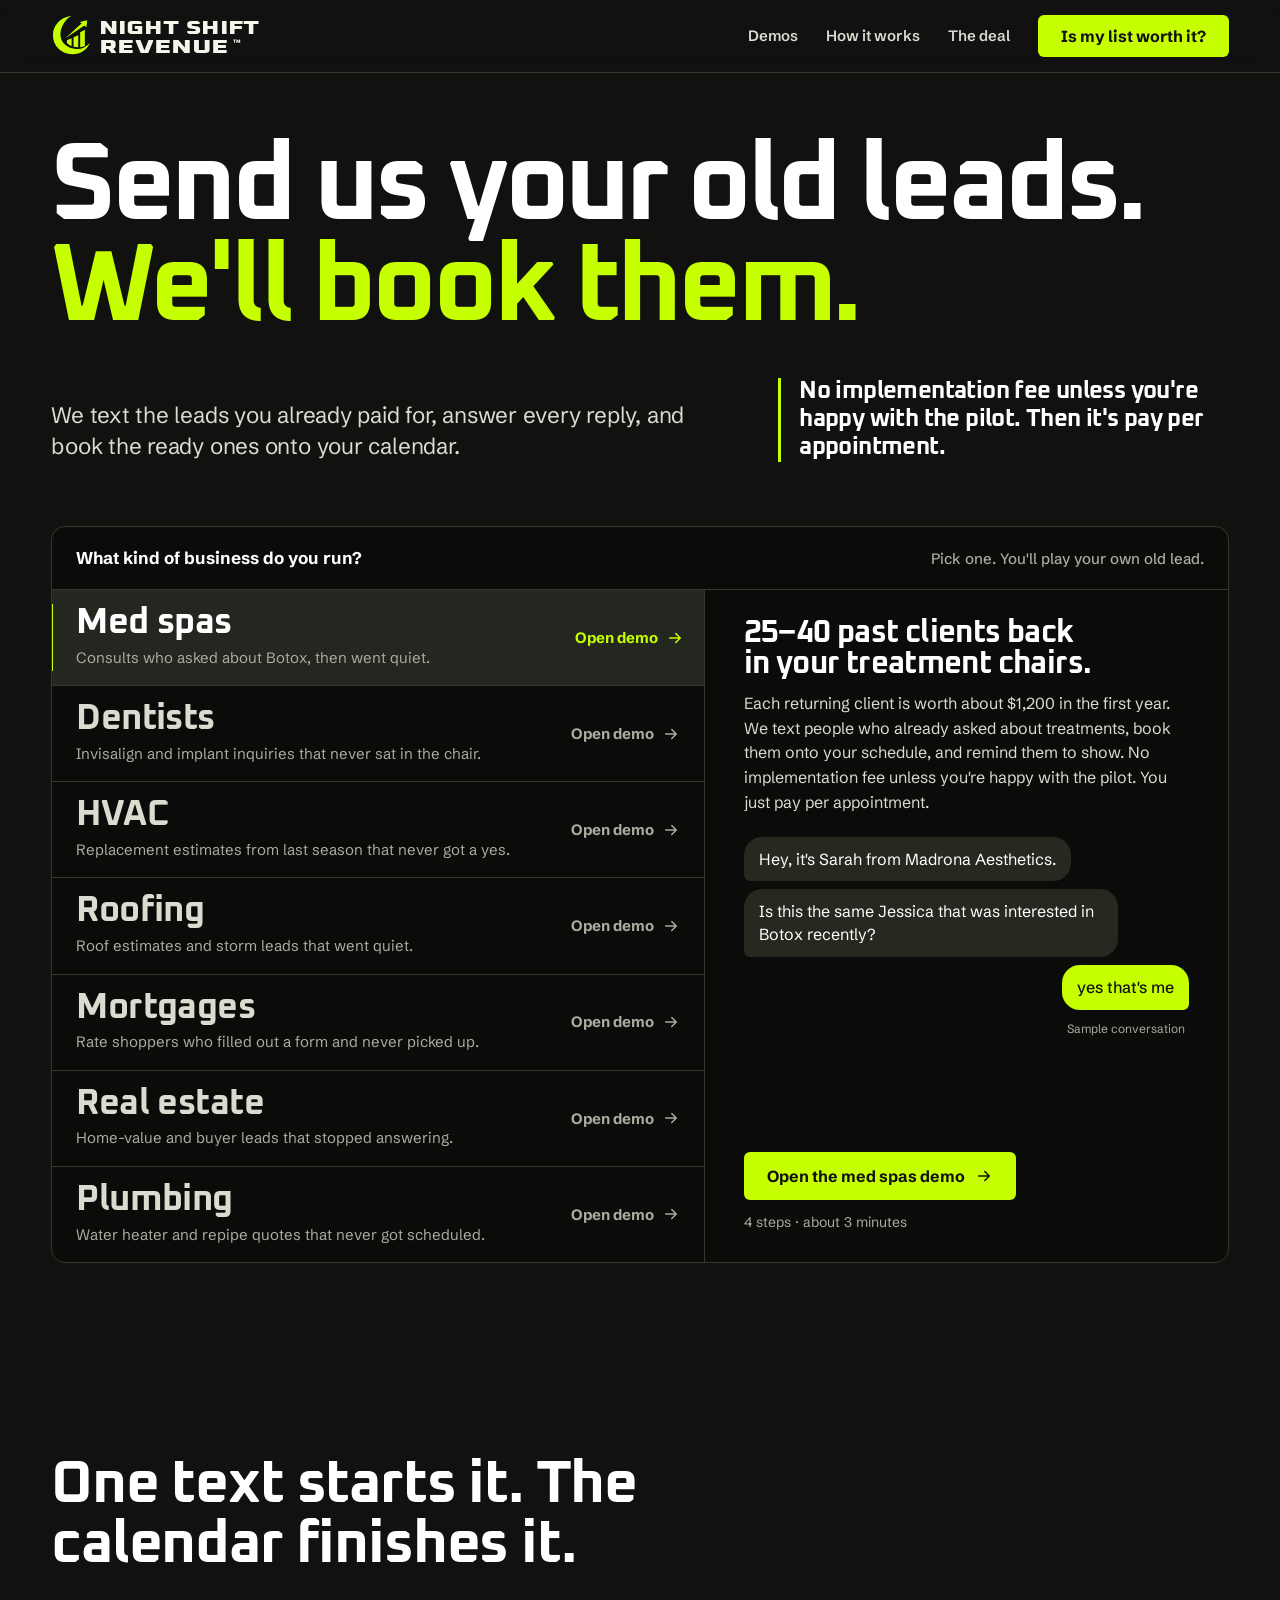
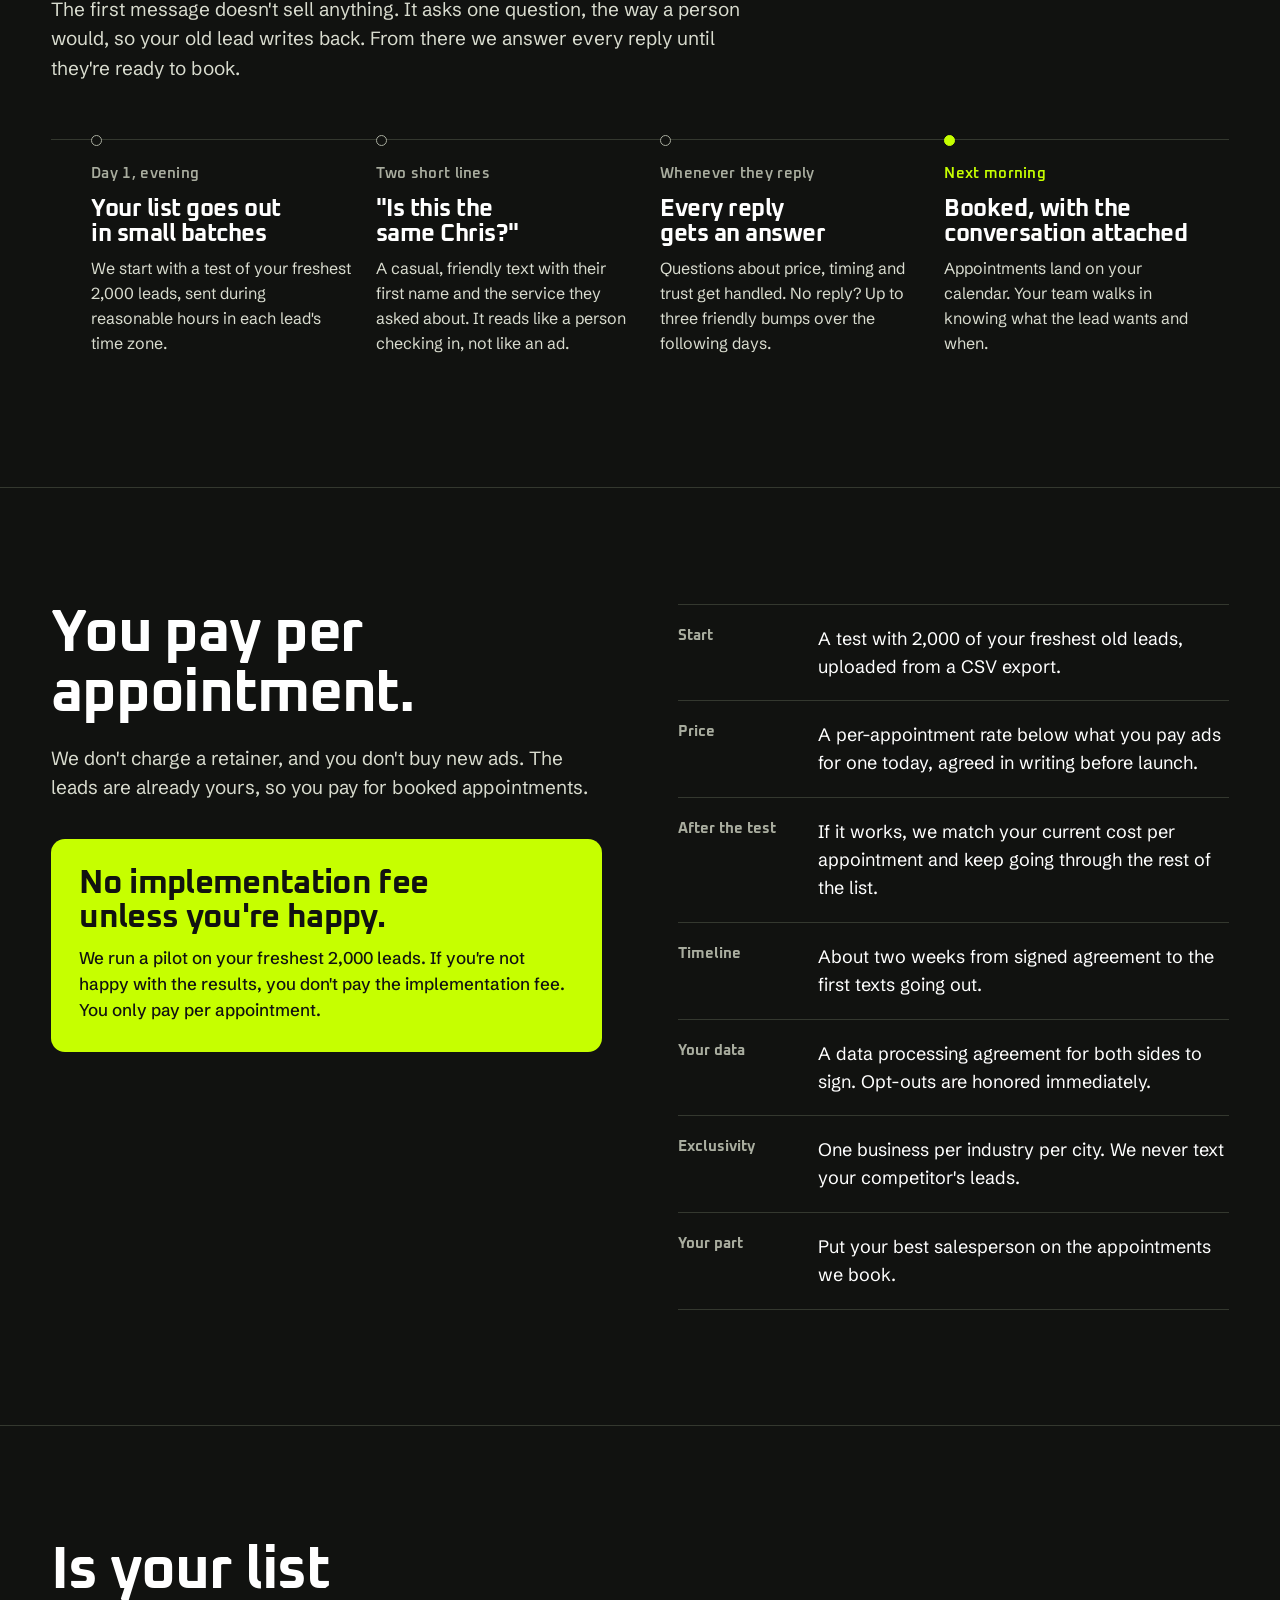
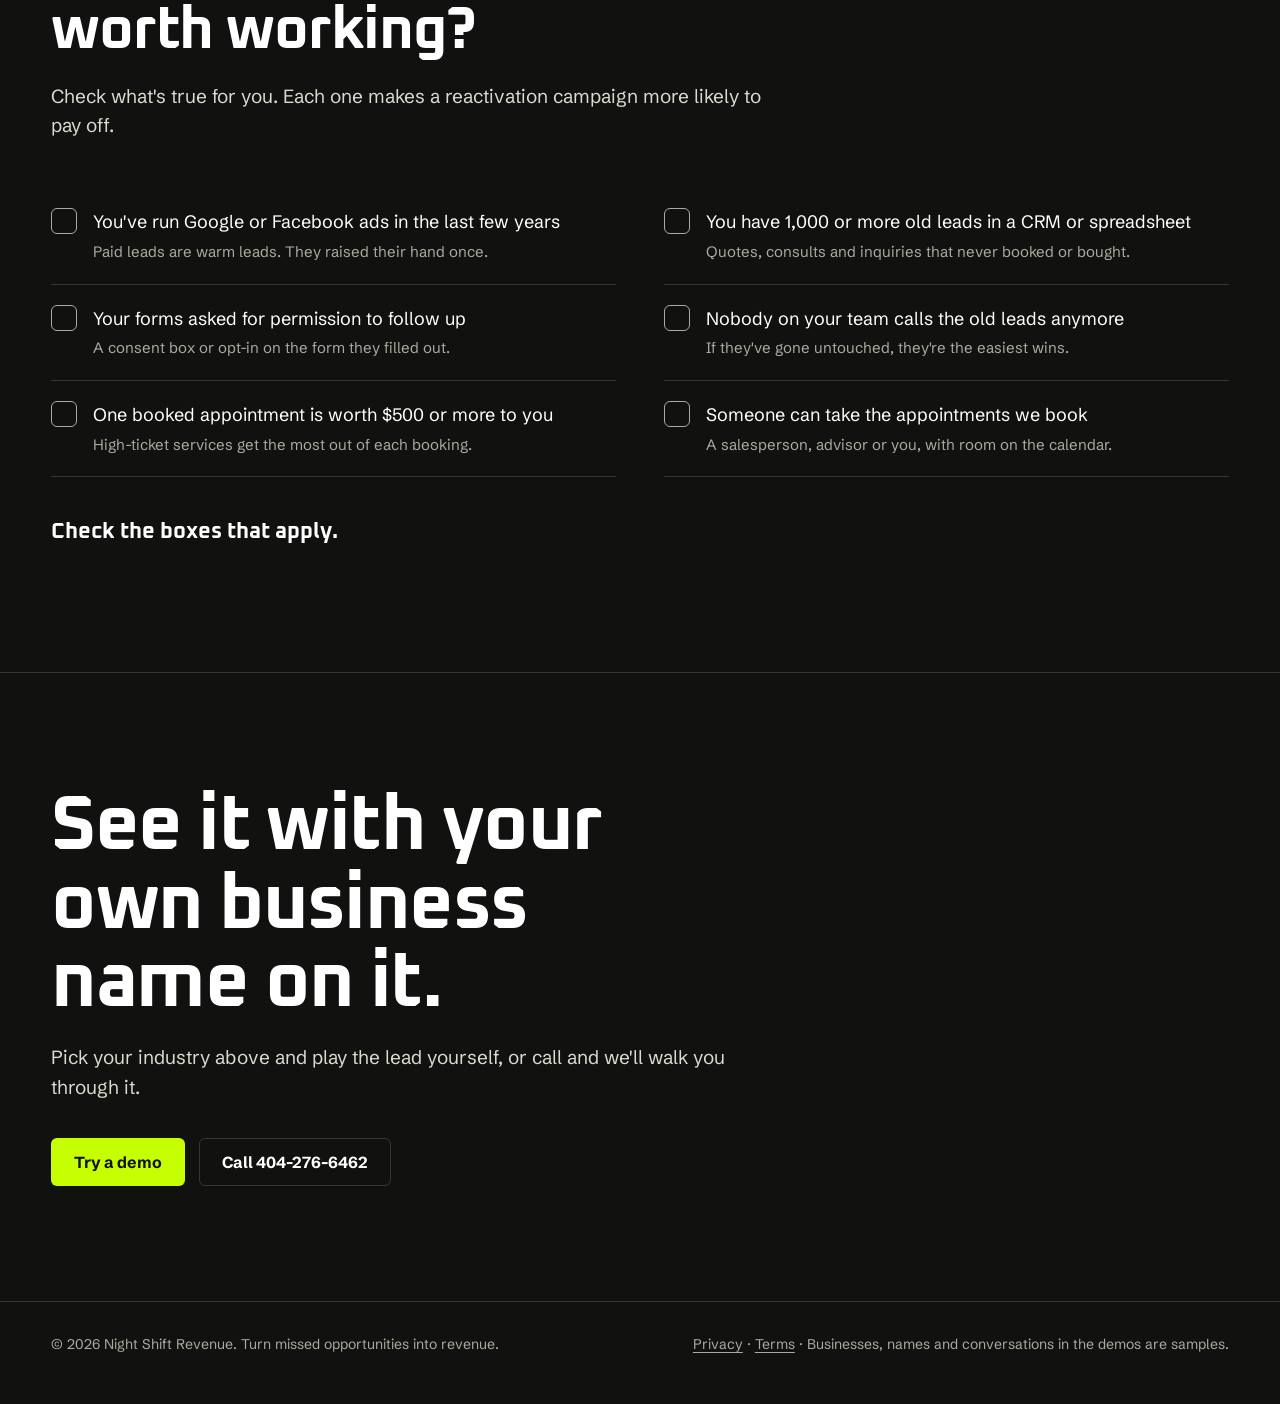
==== commit 77b8a299: "Replace the booking guarantee with the pilot offer No booking-count guarantee anywhere. The pilot ha" ====
--- a/index.html
+++ b/index.html
@@ -4,7 +4,7 @@
 <meta charset="utf-8">
 <meta name="viewport" content="width=device-width, initial-scale=1, viewport-fit=cover">
 <title>Night Shift Revenue</title>
-<meta name="description" content="We text your old leads, answer every reply, and book them onto your calendar. Hit your industry's minimum, or you pay nothing.">
+<meta name="description" content="We text your old leads, answer every reply, and book them onto your calendar. No implementation fee unless you're happy with the pilot. Pay per appointment.">
 <link rel="icon" href="assets/brand/favicon.svg" type="image/svg+xml">
 <link rel="apple-touch-icon" href="assets/brand/apple-touch-icon.png">
 <link rel="canonical" href="https://nightshiftrevenue.com/">
@@ -31,7 +31,7 @@
       <h1><span>Send us your old leads.</span> <em>We'll book them.</em></h1>
       <div class="hero-row">
         <p class="hero-sub">We text the leads you already paid for, answer every reply, and book the ready ones onto your calendar.</p>
-        <p class="hero-promise">Hit your industry's minimum, or you pay nothing.</p>
+        <p class="hero-promise">No implementation fee unless you're happy with the pilot. Then it's pay per appointment.</p>
       </div>
 
       <div class="launcher">
@@ -74,11 +74,11 @@
   <section class="section" id="deal">
     <div class="wrap deal">
       <div>
-        <h2>You only pay when someone books.</h2>
-        <p class="lede">We don't charge a retainer, and you don't buy new ads. The leads are already yours, so the only thing you pay for is a booked appointment.</p>
+        <h2>You pay per appointment.</h2>
+        <p class="lede">We don't charge a retainer, and you don't buy new ads. The leads are already yours, so you pay for booked appointments.</p>
         <div class="guarantee">
-          <h3>The Booked-or-Free Guarantee</h3>
-          <p>Your industry gets a written minimum before launch, from 6 booked appointments for real estate to 25 for med spas. If your first 2,000 leads don't book it, you owe us nothing.</p>
+          <h3>No implementation fee unless you're happy.</h3>
+          <p>We run a pilot on your freshest 2,000 leads. If you're not happy with the results, you don't pay the implementation fee. You only pay per appointment.</p>
         </div>
       </div>
       <dl class="terms">
--- a/assets/styles.css
+++ b/assets/styles.css
@@ -96,13 +96,13 @@
 .top nav .btn { color: var(--lime-ink); min-height: 42px; }
 
 /* ---------- Home: hero ---------- */
-.hero { padding: clamp(40px, 7vw, 88px) 0 clamp(48px, 6vw, 80px); }
-.hero h1 { font-size: clamp(42px, 8.6vw, 112px); line-height: 0.98; }
+.hero { padding: clamp(32px, 5vw, 72px) 0 clamp(48px, 6vw, 80px); }
+.hero h1 { font-size: clamp(42px, 8.6vw, 112px); line-height: 0.92; letter-spacing: -0.04em; }
 .hero h1 span, .hero h1 em { display: block; }
 .hero h1 em { font-style: normal; color: var(--lime); }
 .hero-row { margin-top: clamp(24px, 3vw, 44px); display: grid; grid-template-columns: minmax(0, 1.5fr) minmax(0, 1fr); gap: clamp(24px, 4vw, 72px); align-items: end; }
-.hero-sub { max-width: 52ch; font-size: clamp(18px, 1.75vw, 24px); line-height: 1.5; color: var(--ink-2); }
-.hero-promise { padding-left: 20px; border-left: 3px solid var(--lime); font: 700 clamp(20px, 1.9vw, 28px)/1.25 var(--display); color: var(--ink); }
+.hero-sub { max-width: 52ch; font-size: clamp(18px, 1.75vw, 24px); line-height: 1.38; letter-spacing: -0.01em; color: var(--ink-2); }
+.hero-promise { padding-left: 18px; border-left: 3px solid var(--lime); font: 700 clamp(20px, 1.9vw, 28px)/1.15 var(--display); letter-spacing: -0.025em; color: var(--ink); }
 
 /* Niche launcher: the first viewport's working control */
 .launcher {
@@ -270,9 +270,15 @@
 .panel-head p { margin-top: 18px; max-width: 62ch; color: var(--ink-2); font-size: 19px; }
 .panel-foot { margin-top: 48px; display: flex; flex-wrap: wrap; gap: 14px; align-items: center; justify-content: space-between; border-top: 1px solid var(--line); padding-top: 24px; }
 .panel-foot .hint { color: var(--ink-3); font-size: 15px; }
+.lead-cta { display: flex; flex-wrap: wrap; gap: 14px 20px; align-items: center; justify-content: space-between; }
+.lead-cta .hint { color: var(--ink-2); font-size: 16px; }
+.btn-lg { min-height: 60px; padding: 0 30px; font-size: 19px; }
 
 /* Step 1: the owner's numbers */
-.calc { margin-top: 44px; display: grid; grid-template-columns: minmax(0, 1fr) minmax(0, 1fr); gap: clamp(28px, 5vw, 72px); align-items: start; }
+.calc { margin-top: 44px; display: grid; grid-template-columns: minmax(0, 1fr) minmax(0, 1fr); gap: clamp(28px, 5vw, 72px); align-items: stretch; }
+/* Left column runs level with the ledger box: first label at its heading, button at its bottom edge. */
+.calc-main { display: flex; flex-direction: column; padding: calc(clamp(22px, 3vw, 36px) + 1px) 0; }
+.calc-main .lead-cta { margin-top: auto; padding-top: 32px; }
 .field + .field { margin-top: 30px; }
 .field label, .field .lbl { display: flex; justify-content: space-between; align-items: baseline; gap: 12px; font-weight: 700; font-size: 17px; }
 .field output { font: 700 24px/1 var(--display); color: var(--lime); }
@@ -436,6 +442,8 @@
   .night { grid-template-columns: repeat(2, minmax(0, 1fr)); row-gap: 40px; }
   .deal, .calc, .live, .morning, .offer, .hero-row { grid-template-columns: 1fr; }
   .ledger { position: static; }
+  .calc-main { padding: 0; }
+  .calc { align-items: start; }
   .live .phone { max-width: 440px; width: 100%; margin: 0 auto; }
   .coach { margin-top: 8px; }
   .fit { grid-template-columns: 1fr; }
@@ -457,6 +465,8 @@
   .phone-screen { height: 560px; }
   .panel-foot { flex-direction: column-reverse; align-items: stretch; }
   .panel-foot .btn { width: 100%; }
+  .lead-cta { flex-direction: column; align-items: stretch; }
+  .lead-cta .btn { width: 100%; }
 }
 @media (max-width: 420px) {
   .top nav .btn { padding: 0 14px; font-size: 14px; }
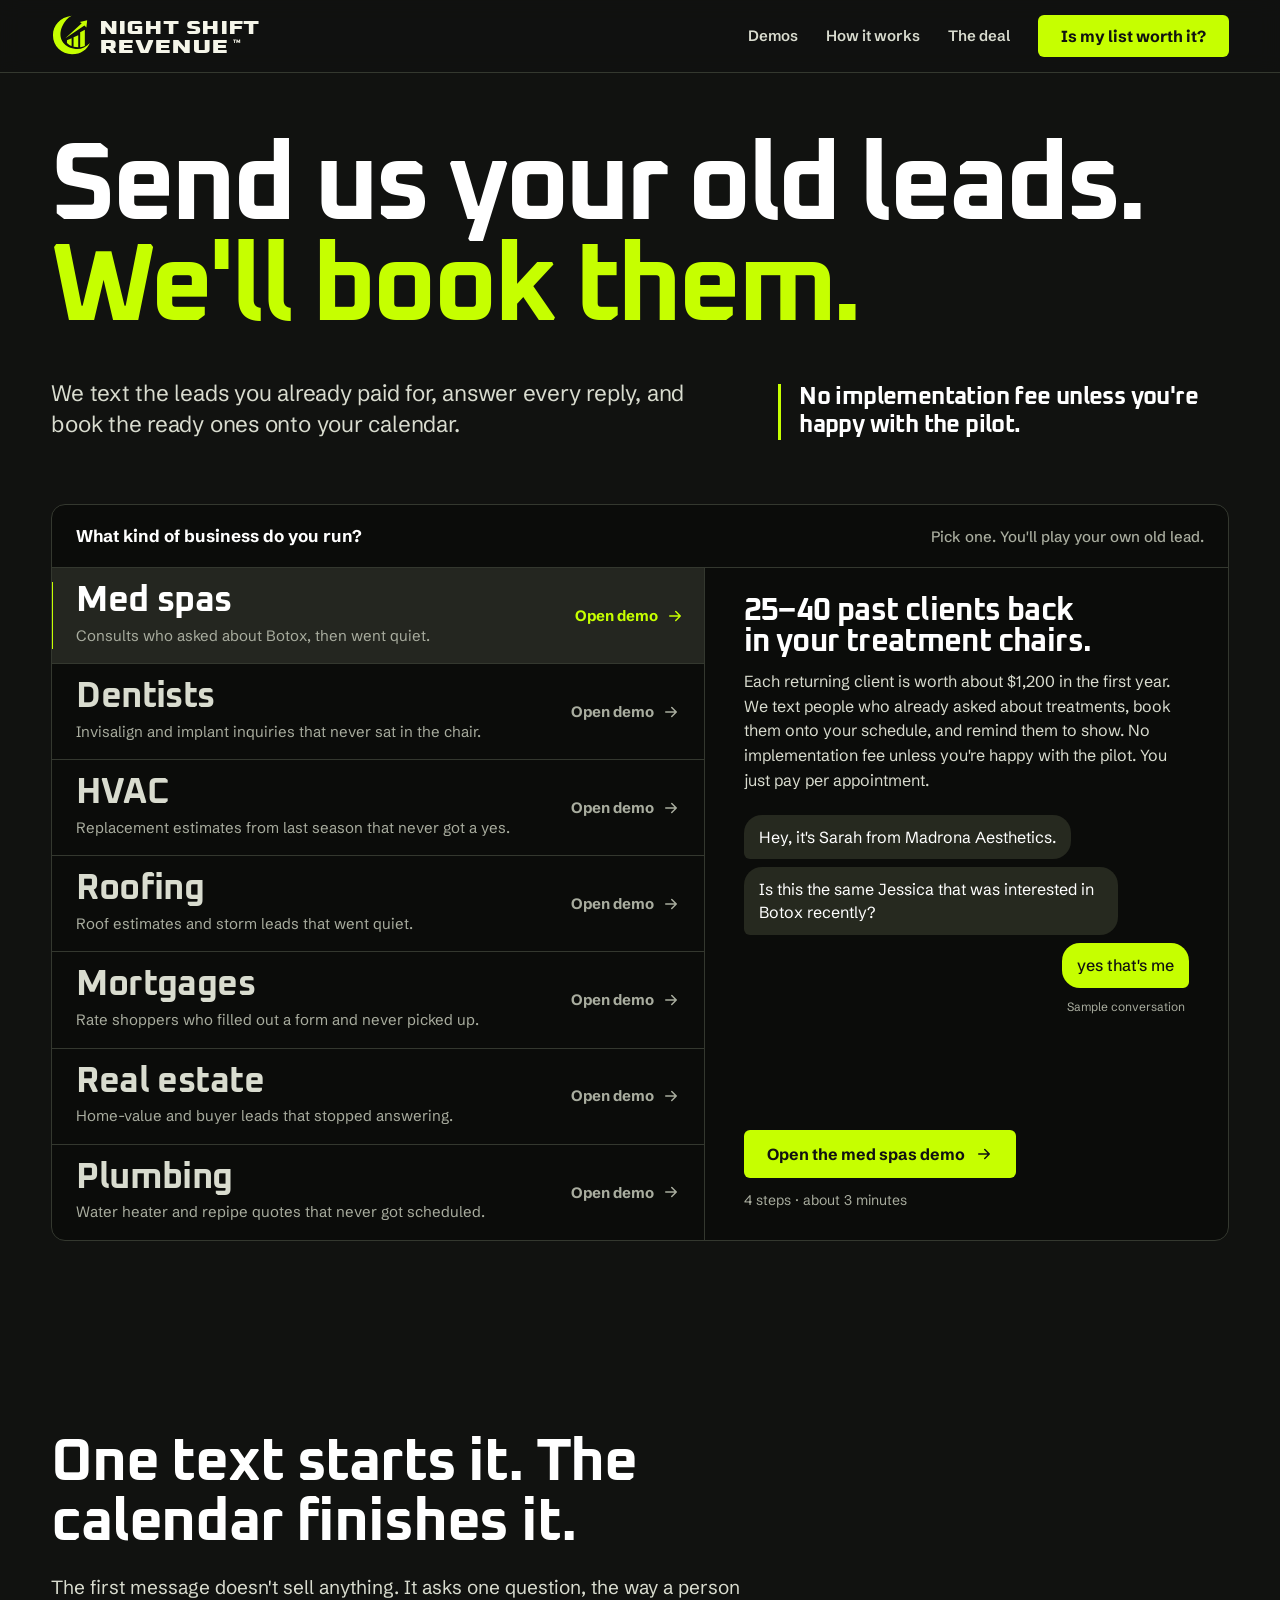
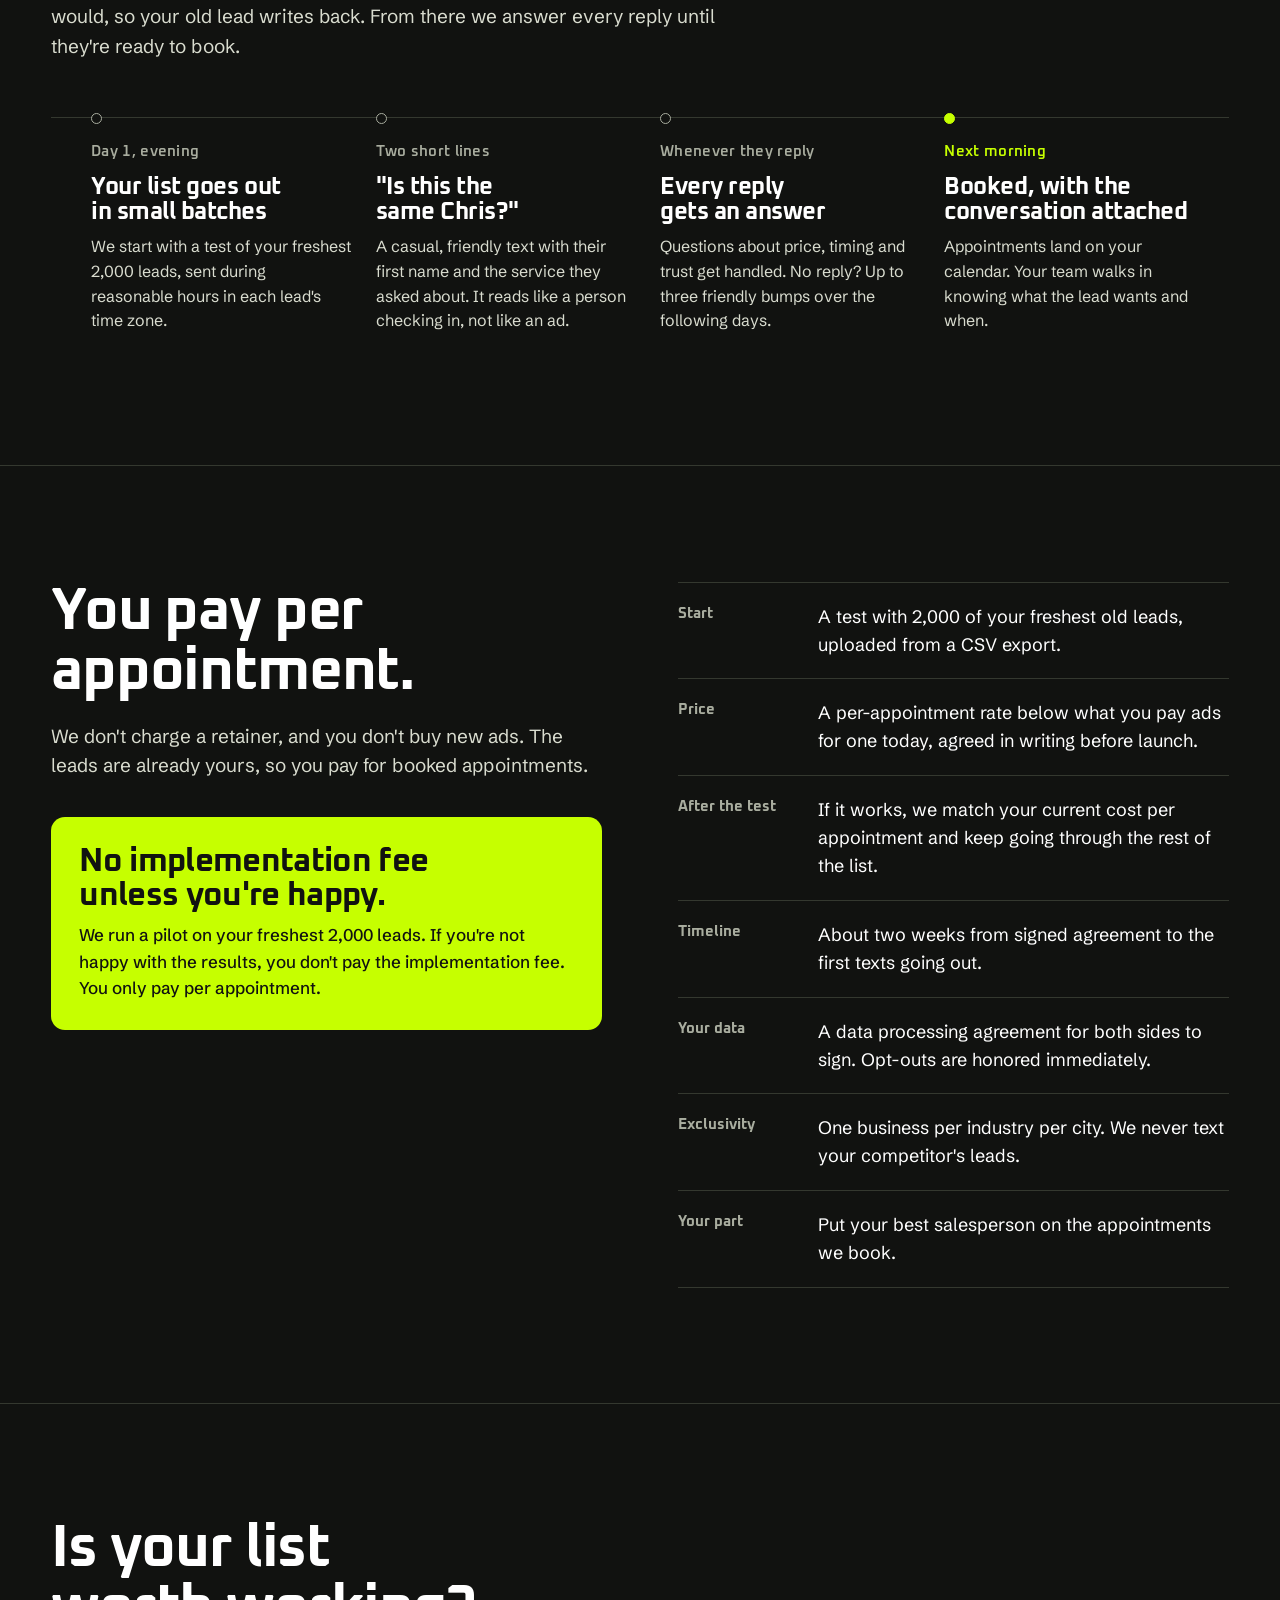
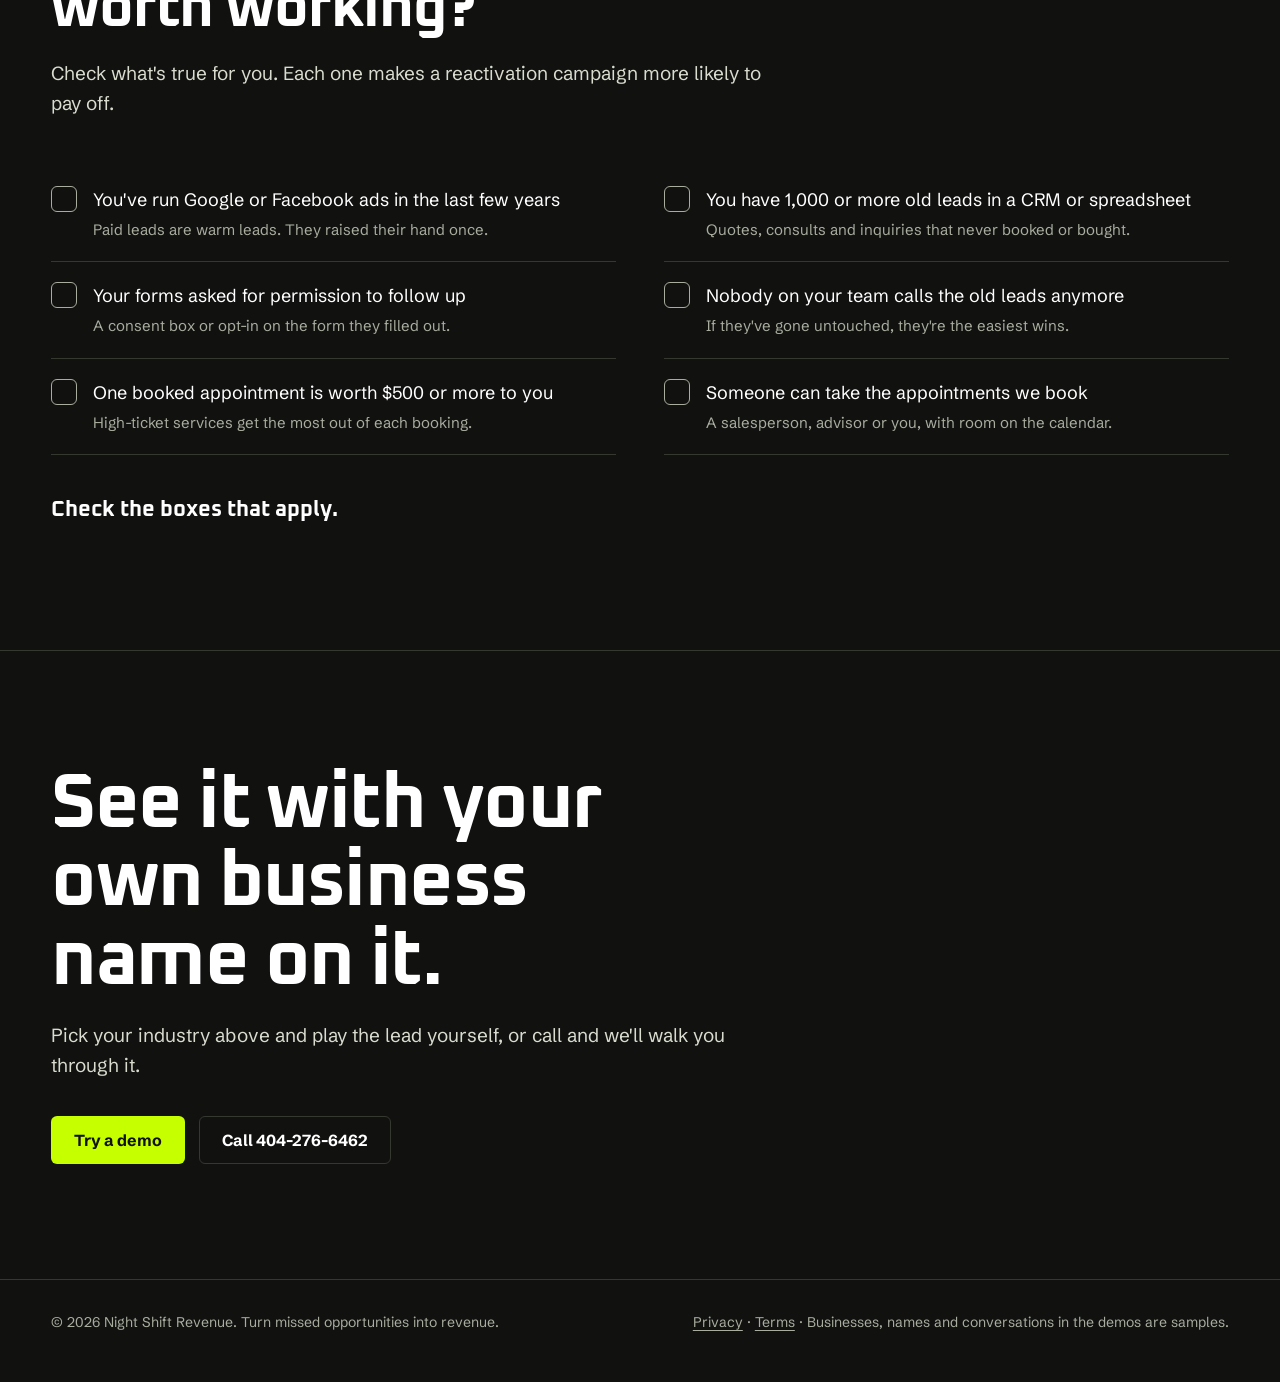
==== commit b9dd70d1: "Shorten the hero promise line Co-Authored-By: Claude Opus 5.5 <noreply@anthropic.com> Claude-Session" ====
--- a/index.html
+++ b/index.html
@@ -31,7 +31,7 @@
       <h1><span>Send us your old leads.</span> <em>We'll book them.</em></h1>
       <div class="hero-row">
         <p class="hero-sub">We text the leads you already paid for, answer every reply, and book the ready ones onto your calendar.</p>
-        <p class="hero-promise">No implementation fee unless you're happy with the pilot. Then it's pay per appointment.</p>
+        <p class="hero-promise">No implementation fee unless you're happy with the pilot.</p>
       </div>
 
       <div class="launcher">
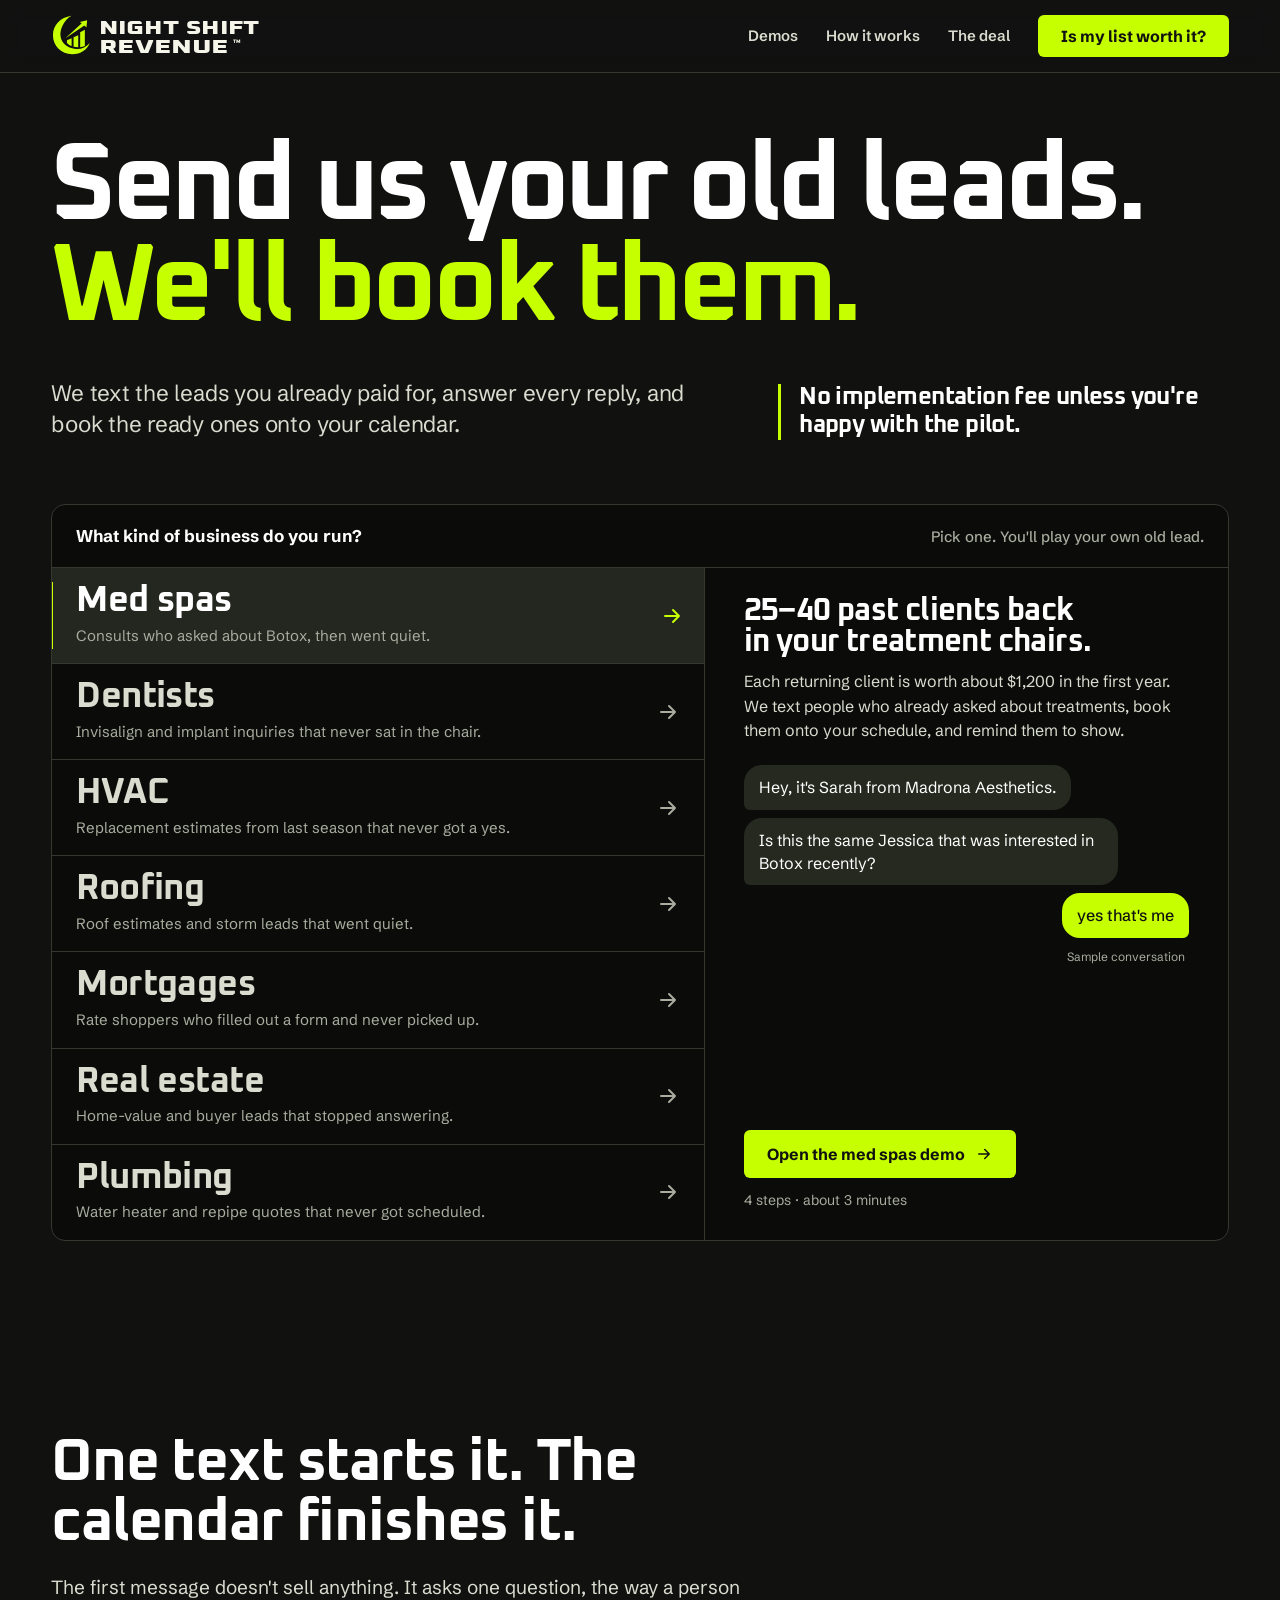
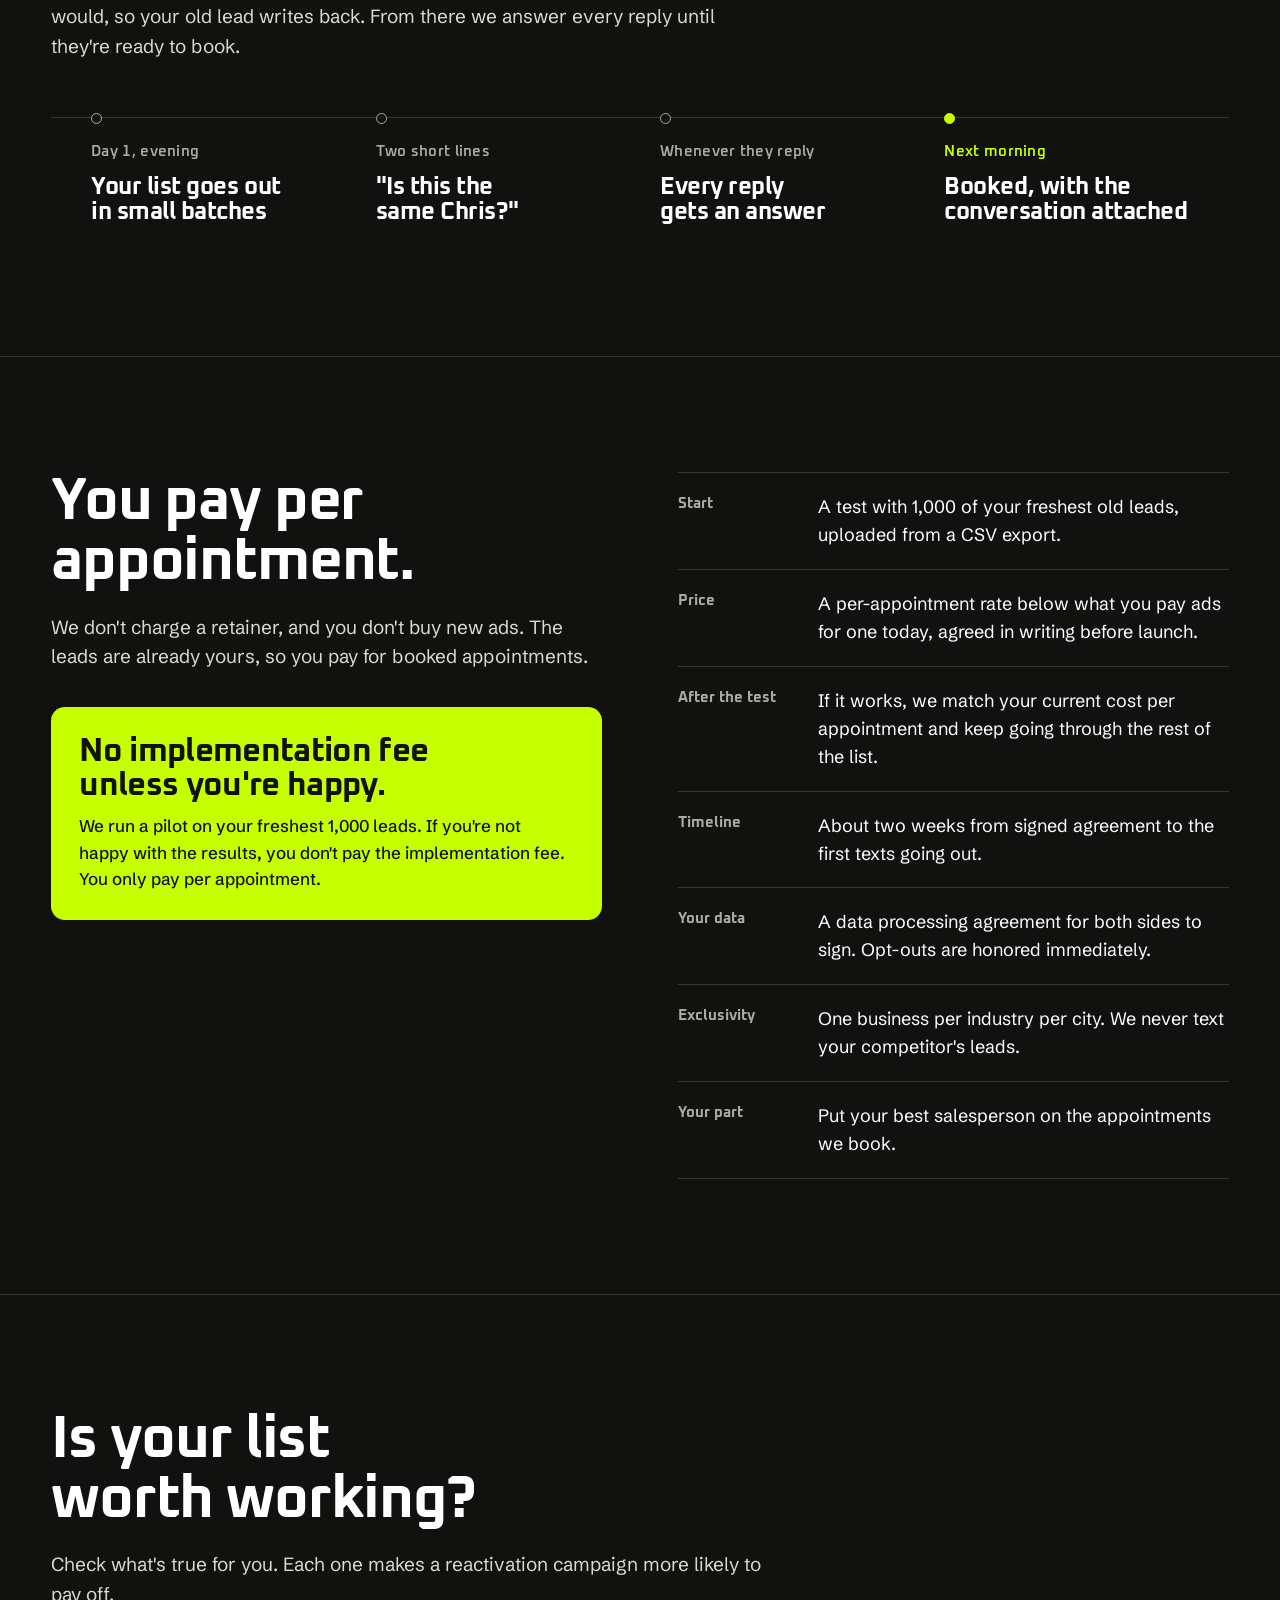
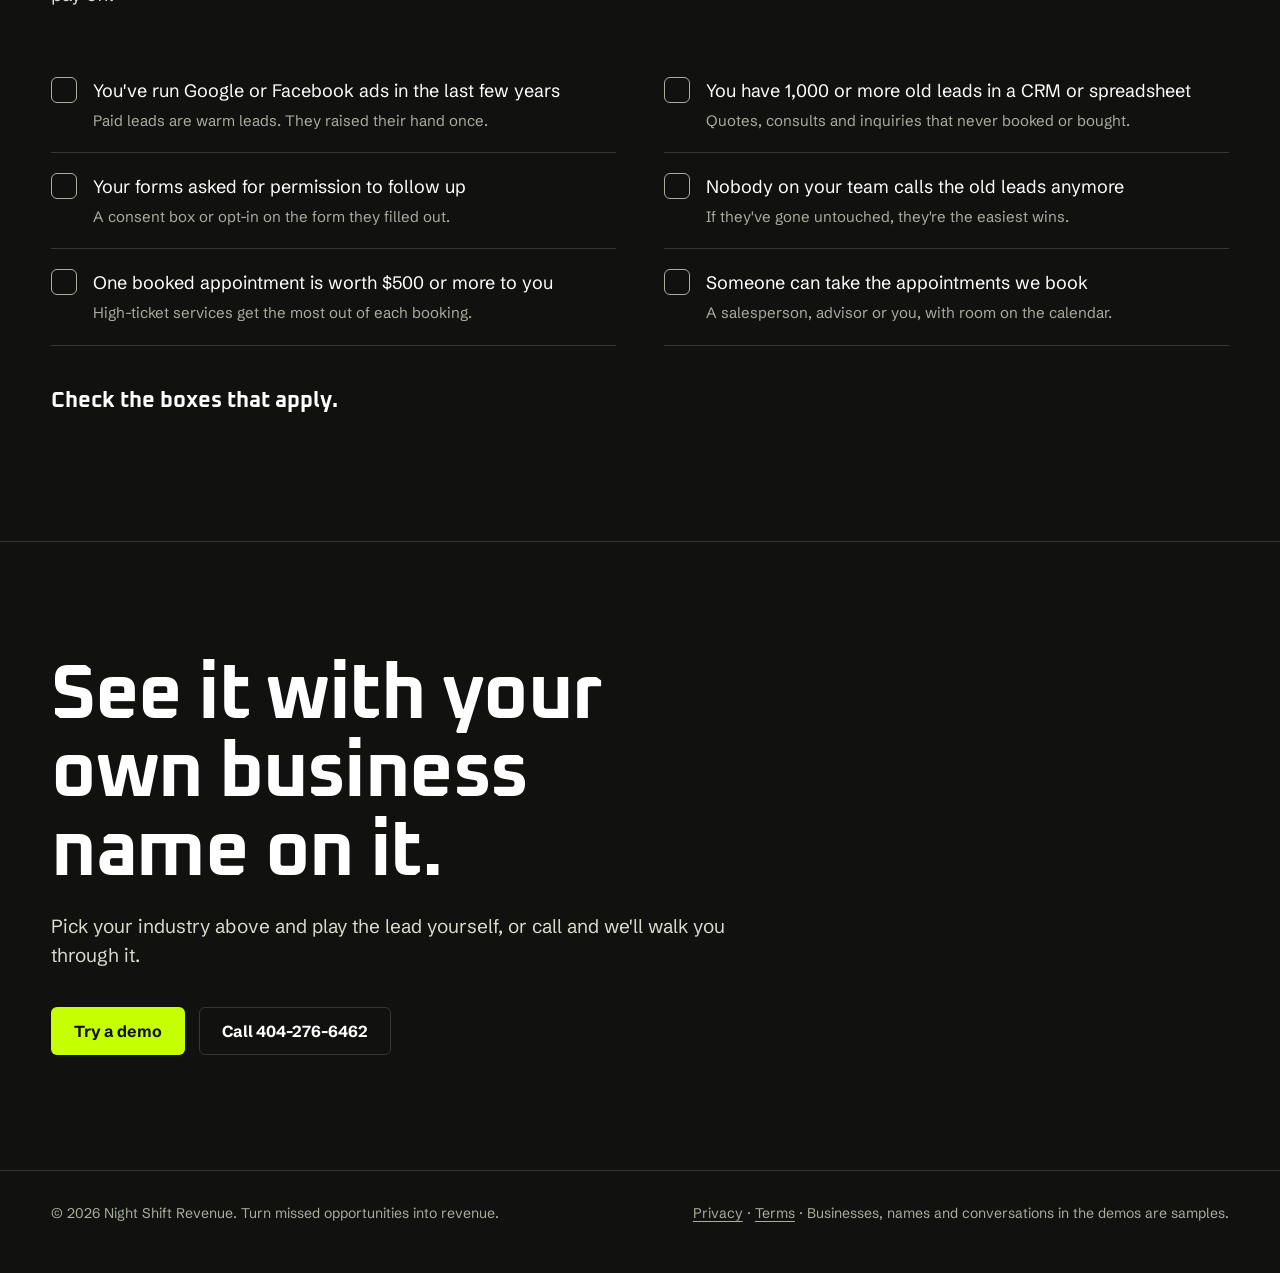
==== commit 92b9f17e: "Homepage cleanup: arrows only, shorter timeline, 1,000-lead test - Industry rows drop the "Open demo" ====
--- a/index.html
+++ b/index.html
@@ -50,22 +50,18 @@
         <li>
           <time>Day 1, evening</time>
           <h3>Your list goes out in small batches</h3>
-          <p>We start with a test of your freshest 2,000 leads, sent during reasonable hours in each lead's time zone.</p>
         </li>
         <li>
           <time>Two short lines</time>
           <h3>"Is this the same Chris?"</h3>
-          <p>A casual, friendly text with their first name and the service they asked about. It reads like a person checking in, not like an ad.</p>
         </li>
         <li>
           <time>Whenever they reply</time>
           <h3>Every reply gets an answer</h3>
-          <p>Questions about price, timing and trust get handled. No reply? Up to three friendly bumps over the following days.</p>
         </li>
         <li>
           <time>Next morning</time>
           <h3>Booked, with the conversation attached</h3>
-          <p>Appointments land on your calendar. Your team walks in knowing what the lead wants and when.</p>
         </li>
       </ol>
     </div>
@@ -78,11 +74,11 @@
         <p class="lede">We don't charge a retainer, and you don't buy new ads. The leads are already yours, so you pay for booked appointments.</p>
         <div class="guarantee">
           <h3>No implementation fee unless you're happy.</h3>
-          <p>We run a pilot on your freshest 2,000 leads. If you're not happy with the results, you don't pay the implementation fee. You only pay per appointment.</p>
+          <p>We run a pilot on your freshest 1,000 leads. If you're not happy with the results, you don't pay the implementation fee. You only pay per appointment.</p>
         </div>
       </div>
       <dl class="terms">
-        <div><dt>Start</dt><dd>A test with 2,000 of your freshest old leads, uploaded from a CSV export.</dd></div>
+        <div><dt>Start</dt><dd>A test with 1,000 of your freshest old leads, uploaded from a CSV export.</dd></div>
         <div><dt>Price</dt><dd>A per-appointment rate below what you pay ads for one today, agreed in writing before launch.</dd></div>
         <div><dt>After the test</dt><dd>If it works, we match your current cost per appointment and keep going through the rest of the list.</dd></div>
         <div><dt>Timeline</dt><dd>About two weeks from signed agreement to the first texts going out.</dd></div>
--- a/assets/styles.css
+++ b/assets/styles.css
@@ -131,7 +131,7 @@
   display: inline-flex; align-items: center; gap: 8px; font-weight: 700; font-size: 15px;
   color: var(--ink-3); transition: color 0.25s, transform 0.3s var(--ease);
 }
-.niche-row .n-go svg { width: 18px; height: 18px; }
+.niche-row .n-go svg { width: 24px; height: 24px; }
 .niche-row:hover, .niche-row.is-on { background: var(--night-800); }
 .niche-row:hover .n-name, .niche-row.is-on .n-name { color: var(--ink); }
 .niche-row.is-on .n-go, .niche-row:hover .n-go { color: var(--lime); transform: translateX(4px); }
@@ -457,7 +457,6 @@
   .step-tab .s-t { font-size: 13px; }
   .launcher-q { flex-direction: column; gap: 4px; padding: 16px 18px; }
   .niche-row { padding: 16px 18px; }
-  .niche-row .n-go span { display: none; }
   .night { grid-template-columns: 1fr; }
   .terms div { grid-template-columns: 1fr; gap: 4px; }
   .form .two { grid-template-columns: 1fr; }
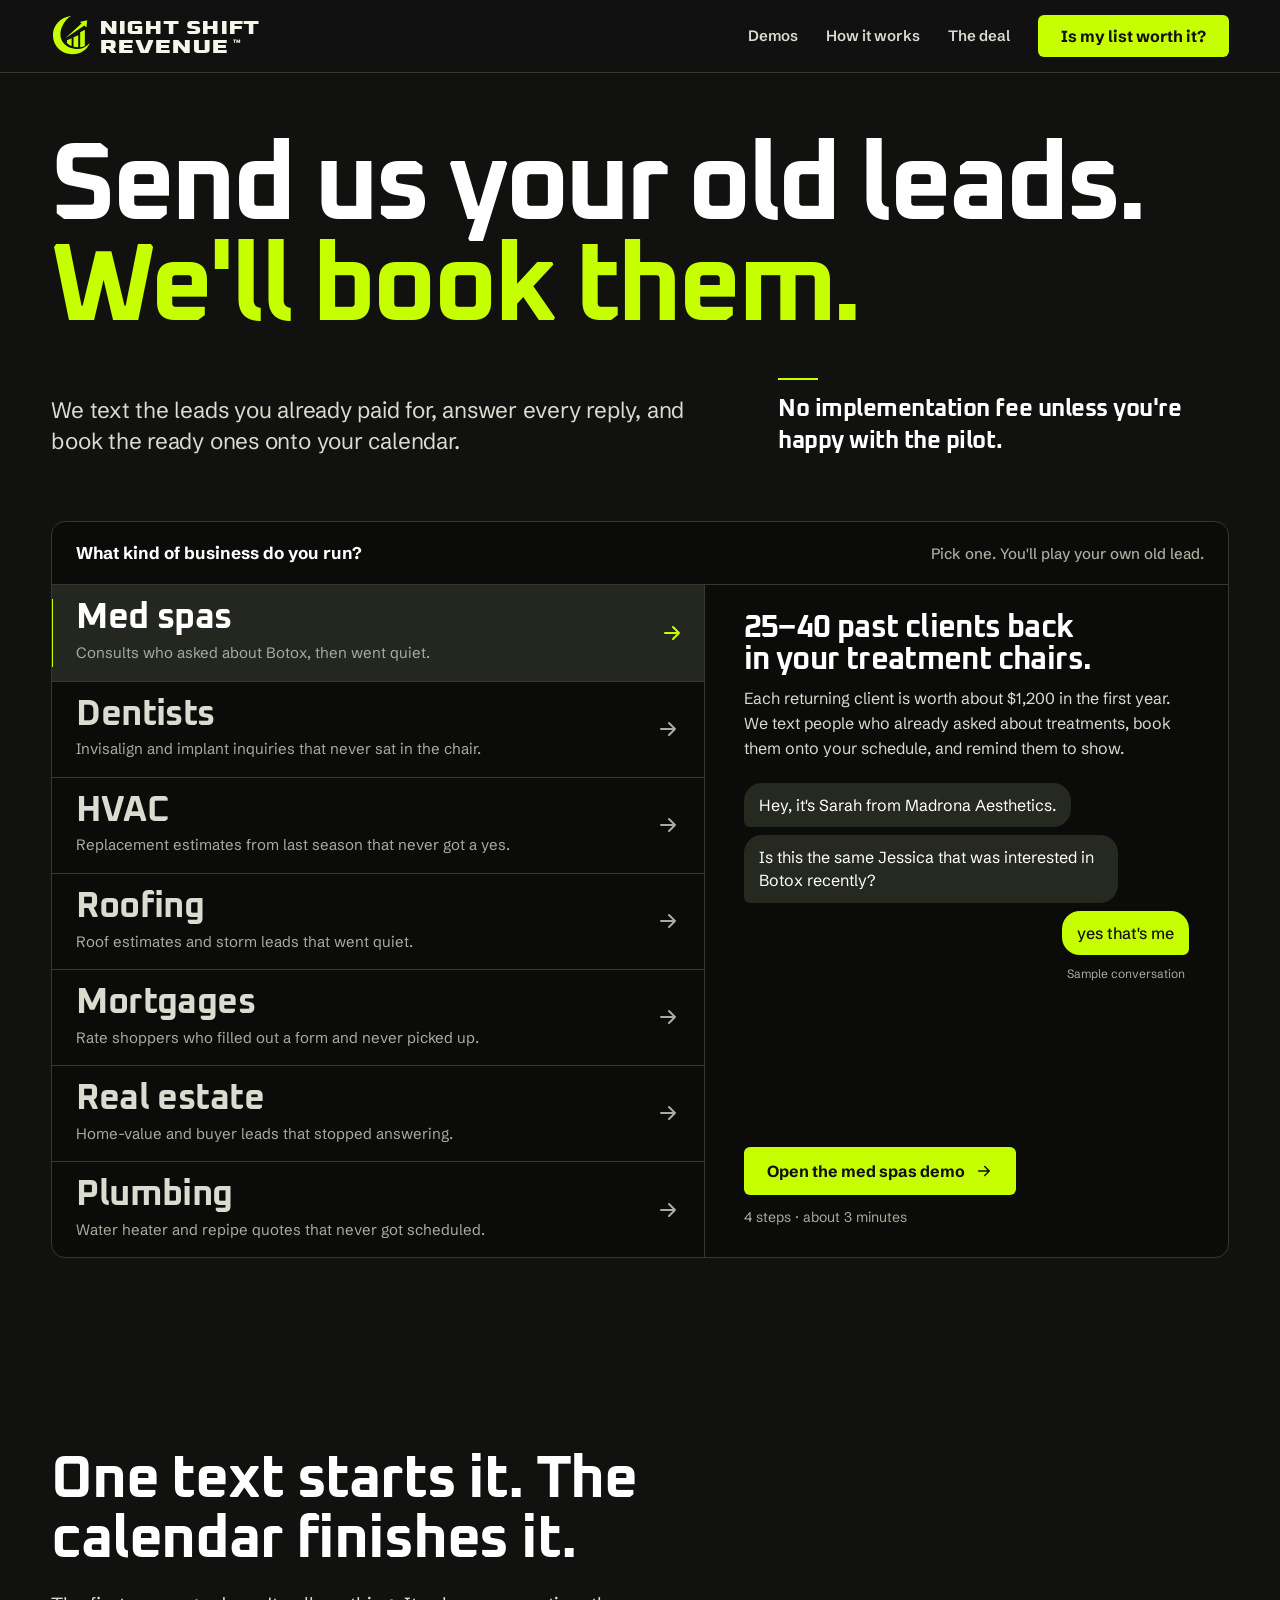
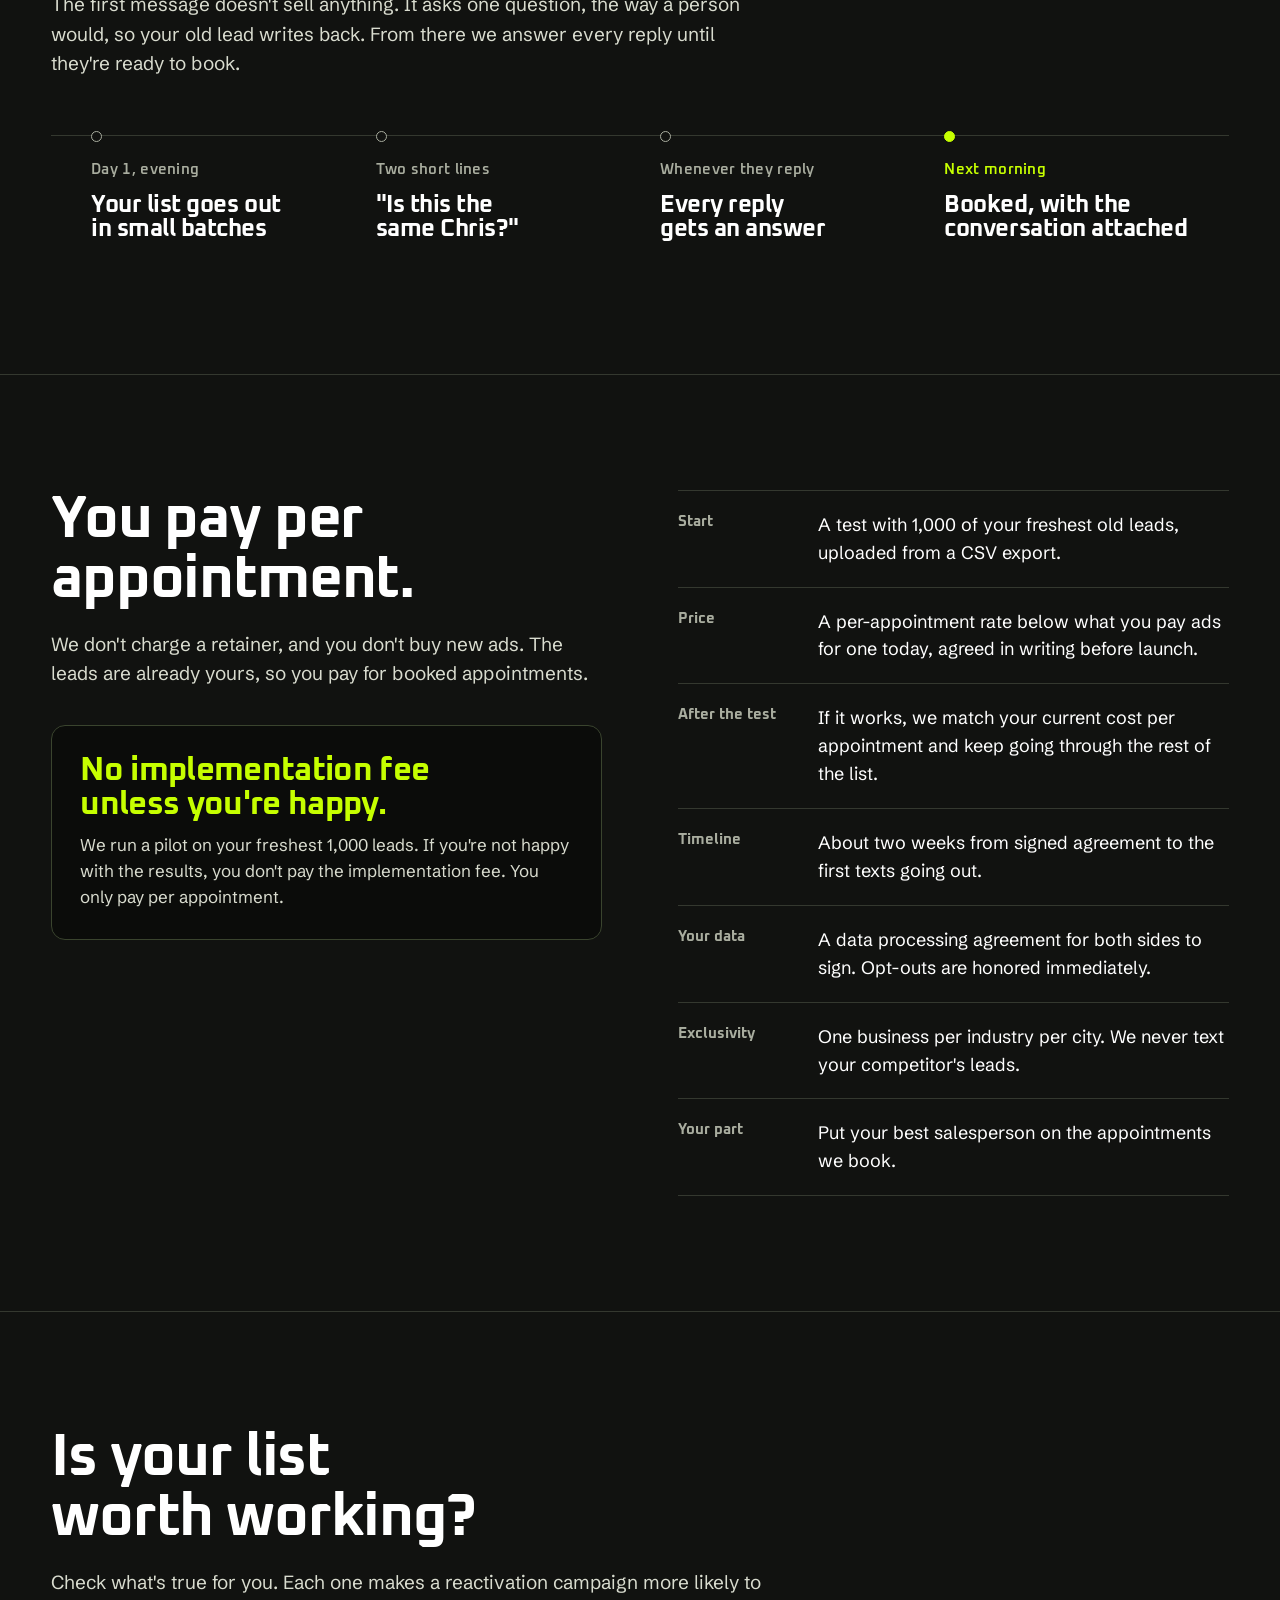
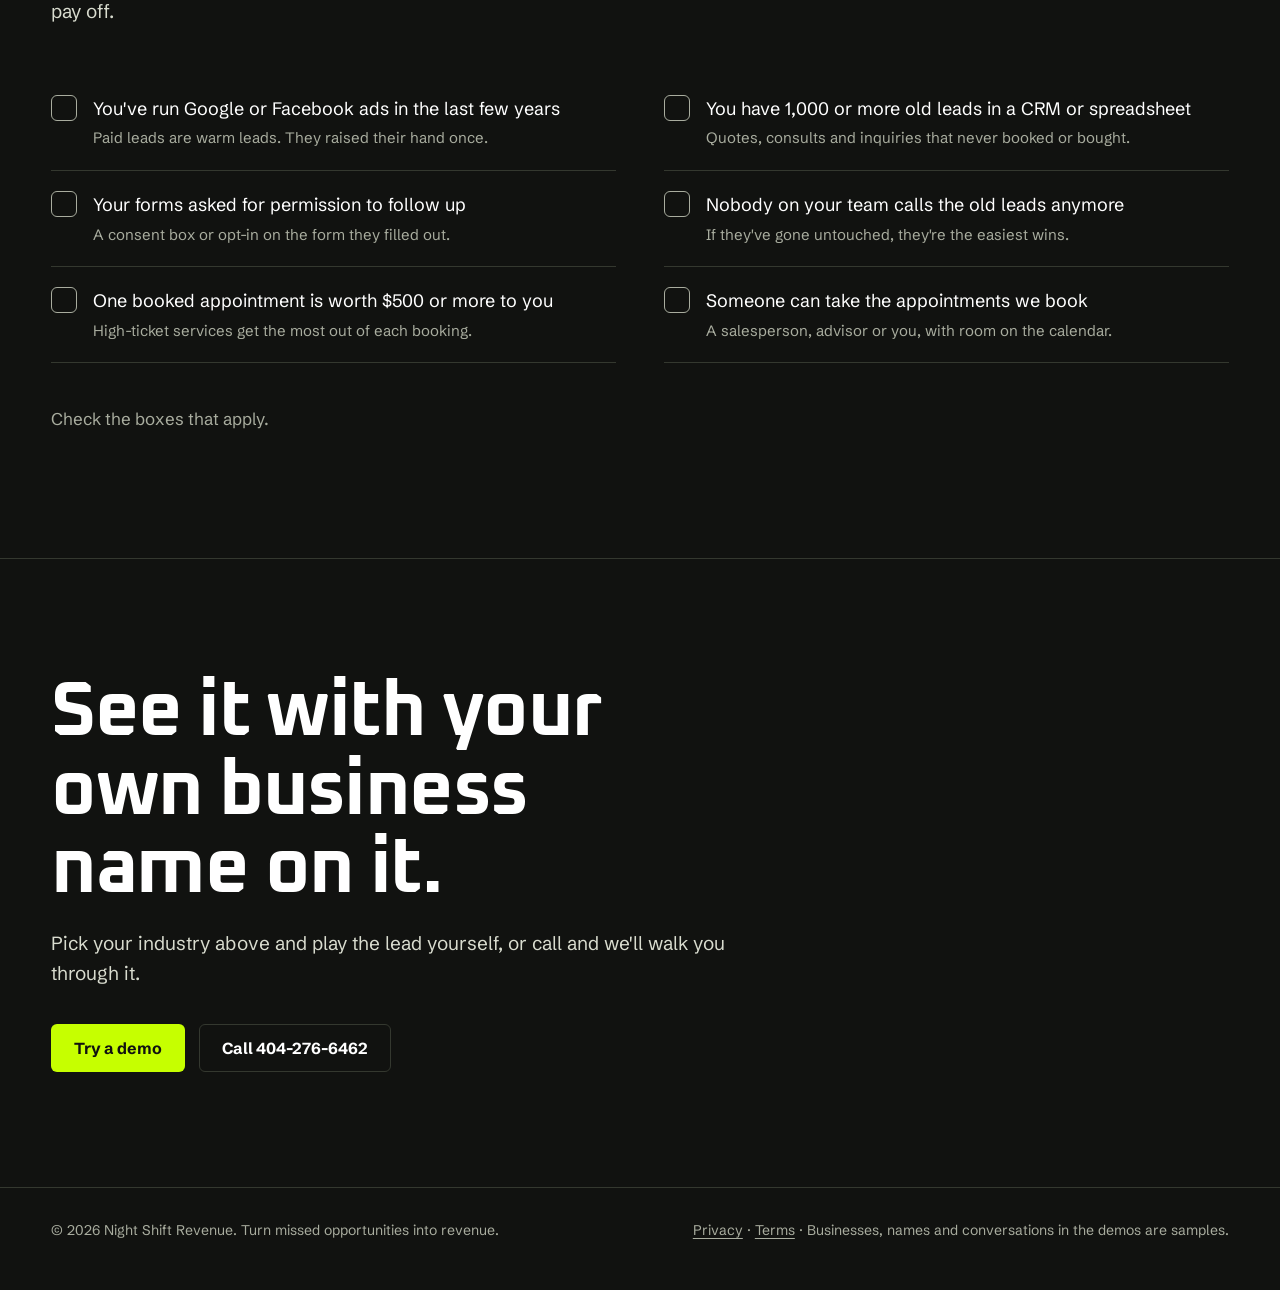
==== commit c7e09cf3: "Impeccable polish: remove AI tells, keep the current design - Drop the thick lime side bar on the he" ====
--- a/index.html
+++ b/index.html
@@ -101,7 +101,7 @@
         <label><input class="check" type="checkbox"> <span>One booked appointment is worth $500 or more to you<small>High-ticket services get the most out of each booking.</small></span></label>
         <label><input class="check" type="checkbox"> <span>Someone can take the appointments we book<small>A salesperson, advisor or you, with room on the calendar.</small></span></label>
       </div>
-      <div class="fit-out" aria-live="polite"><p id="fitMsg">Check the boxes that apply.</p></div>
+      <div class="fit-out" aria-live="polite"><p id="fitMsg" class="idle">Check the boxes that apply.</p></div>
     </div>
   </section>
 
--- a/assets/styles.css
+++ b/assets/styles.css
@@ -27,6 +27,7 @@
   --lime-ink: #111210;
   --moon: #f5f5e9;
   --bubble-in: #26291f;
+  --moon-ink-2: #4a4f43;
 
   --display: "Oxanium", "Schibsted Grotesk", system-ui, sans-serif;
   --body: "Schibsted Grotesk", system-ui, -apple-system, "Segoe UI", sans-serif;
@@ -102,7 +103,8 @@
 .hero h1 em { font-style: normal; color: var(--lime); }
 .hero-row { margin-top: clamp(24px, 3vw, 44px); display: grid; grid-template-columns: minmax(0, 1.5fr) minmax(0, 1fr); gap: clamp(24px, 4vw, 72px); align-items: end; }
 .hero-sub { max-width: 52ch; font-size: clamp(18px, 1.75vw, 24px); line-height: 1.38; letter-spacing: -0.01em; color: var(--ink-2); }
-.hero-promise { padding-left: 18px; border-left: 3px solid var(--lime); font: 700 clamp(20px, 1.9vw, 28px)/1.15 var(--display); letter-spacing: -0.025em; color: var(--ink); }
+.hero-promise { font: 700 clamp(20px, 1.9vw, 28px)/1.3 var(--display); letter-spacing: -0.02em; color: var(--ink); }
+.hero-promise::before { content: ""; display: block; width: 40px; height: 2px; margin-bottom: 14px; background: var(--lime); }
 
 /* Niche launcher: the first viewport's working control */
 .launcher {
@@ -204,10 +206,10 @@
 .terms dt { font: 700 15px/1.4 var(--display); color: var(--ink-3); }
 .terms dd { margin: 0; font-size: 18px; color: var(--ink); }
 .guarantee {
-  margin-top: 36px; padding: 28px; border-radius: var(--r-card); background: var(--lime); color: var(--lime-ink);
-}
-.guarantee h3 { font-size: clamp(26px, 2.6vw, 34px); }
-.guarantee p { margin-top: 10px; font-weight: 500; }
+  margin-top: 36px; padding: 28px; border-radius: var(--r-card); background: var(--night-950); border: 1px solid var(--olive); color: var(--ink);
+}
+.guarantee h3 { font-size: clamp(26px, 2.6vw, 34px); color: var(--lime); }
+.guarantee p { margin-top: 10px; color: var(--ink-2); }
 
 /* Fit checklist */
 .fit { margin-top: 48px; display: grid; grid-template-columns: repeat(2, minmax(0, 1fr)); gap: 0 48px; }
@@ -225,6 +227,7 @@
 .check:checked::after { opacity: 1; }
 .fit-out { margin-top: 32px; display: flex; flex-wrap: wrap; align-items: center; gap: 20px; min-height: 48px; }
 .fit-out p { font: 700 22px/1.25 var(--display); max-width: 40ch; }
+.fit-out p.idle { font: 400 17px/1.5 var(--body); color: var(--ink-3); }
 
 /* Close */
 .close { text-align: left; }
@@ -319,8 +322,8 @@
 /* Step 2: be the lead */
 .live { margin-top: 40px; display: grid; grid-template-columns: minmax(0, 420px) minmax(0, 1fr); gap: clamp(28px, 5vw, 80px); align-items: start; }
 .phone {
-  background: var(--night-950); border: 1px solid var(--line); border-radius: 34px; padding: 12px;
-  box-shadow: 0 30px 80px -30px rgba(0, 0, 0, 0.8);
+  background: var(--night-950); border-radius: 34px; padding: 12px;
+  box-shadow: 0 18px 40px -12px rgba(0, 0, 0, 0.7);
 }
 .phone-screen { background: var(--night-850); border-radius: 24px; overflow: hidden; display: flex; flex-direction: column; height: min(640px, 76vh); }
 .phone-bar { display: flex; align-items: center; gap: 12px; padding: 14px 16px; border-bottom: 1px solid var(--line); background: var(--night-900); }
@@ -362,9 +365,9 @@
 .appt-when { margin-top: 8px; font-size: 19px; font-weight: 600; }
 .appt dl { margin: 24px 0 0; padding: 0; border-top: 1px solid rgba(17, 18, 16, 0.18); }
 .appt dl div { display: grid; grid-template-columns: 13ch 1fr; gap: 16px; padding: 11px 0; border-bottom: 1px solid rgba(17, 18, 16, 0.18); font-size: 16px; }
-.appt dt { color: #4a4f43; font-weight: 600; }
+.appt dt { color: var(--moon-ink-2); font-weight: 600; }
 .appt dd { margin: 0; font-weight: 700; }
-.appt-quote { margin-top: 20px; font-size: 15px; color: #3c4036; }
+.appt-quote { margin-top: 20px; font-size: 15px; color: var(--moon-ink-2); }
 .appt-quote b { color: var(--night-900); }
 
 .calendar { border: 1px solid var(--line); border-radius: var(--r-card); overflow: hidden; }
@@ -513,3 +516,11 @@
 .doc-meta { color: var(--ink-3); font-size: 15px; }
 .draft-flag { padding: 12px 16px; border-radius: 10px; background: var(--night-800); color: var(--ink) !important; font-size: 15px; margin-bottom: 24px; }
 .src-note { margin-top: 28px; padding-top: 16px; border-top: 1px solid var(--line); color: var(--ink-3); font-size: 14px; max-width: 60ch; }
+
+.appt .sample { color: var(--moon-ink-2); }
+.who { margin-top: 28px; display: grid; grid-template-columns: 64px 1fr; gap: 16px; align-items: start; padding-top: 24px; border-top: 1px solid var(--line); }
+.who-photo { width: 64px; height: 64px; border-radius: 50%; border: 1px dashed var(--ink-3); display: grid; place-items: center; color: var(--ink-3); font-size: 11px; text-align: center; line-height: 1.2; }
+.who b { display: block; font-size: 17px; }
+.who a { color: var(--lime); }
+.who ul { margin: 10px 0 0; padding: 0; list-style: none; color: var(--ink-2); font-size: 15px; }
+.who li + li { margin-top: 4px; }
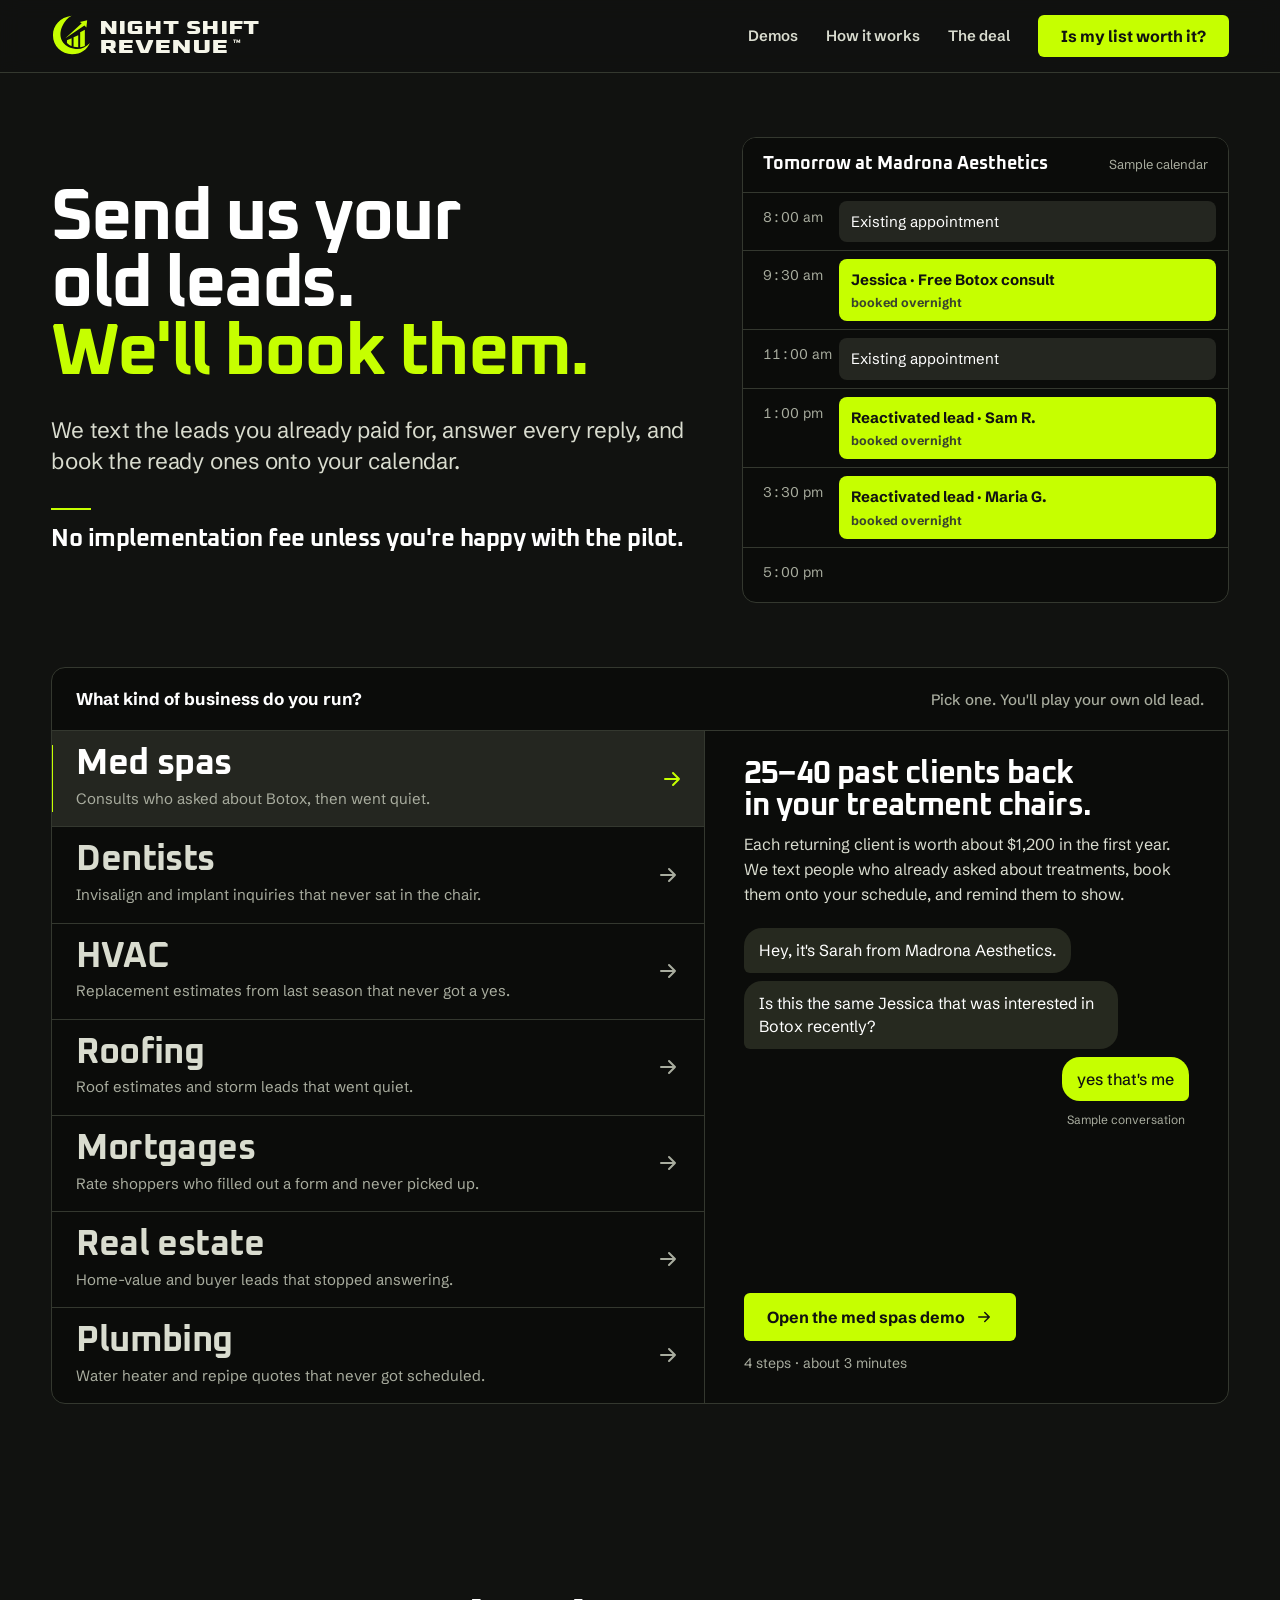
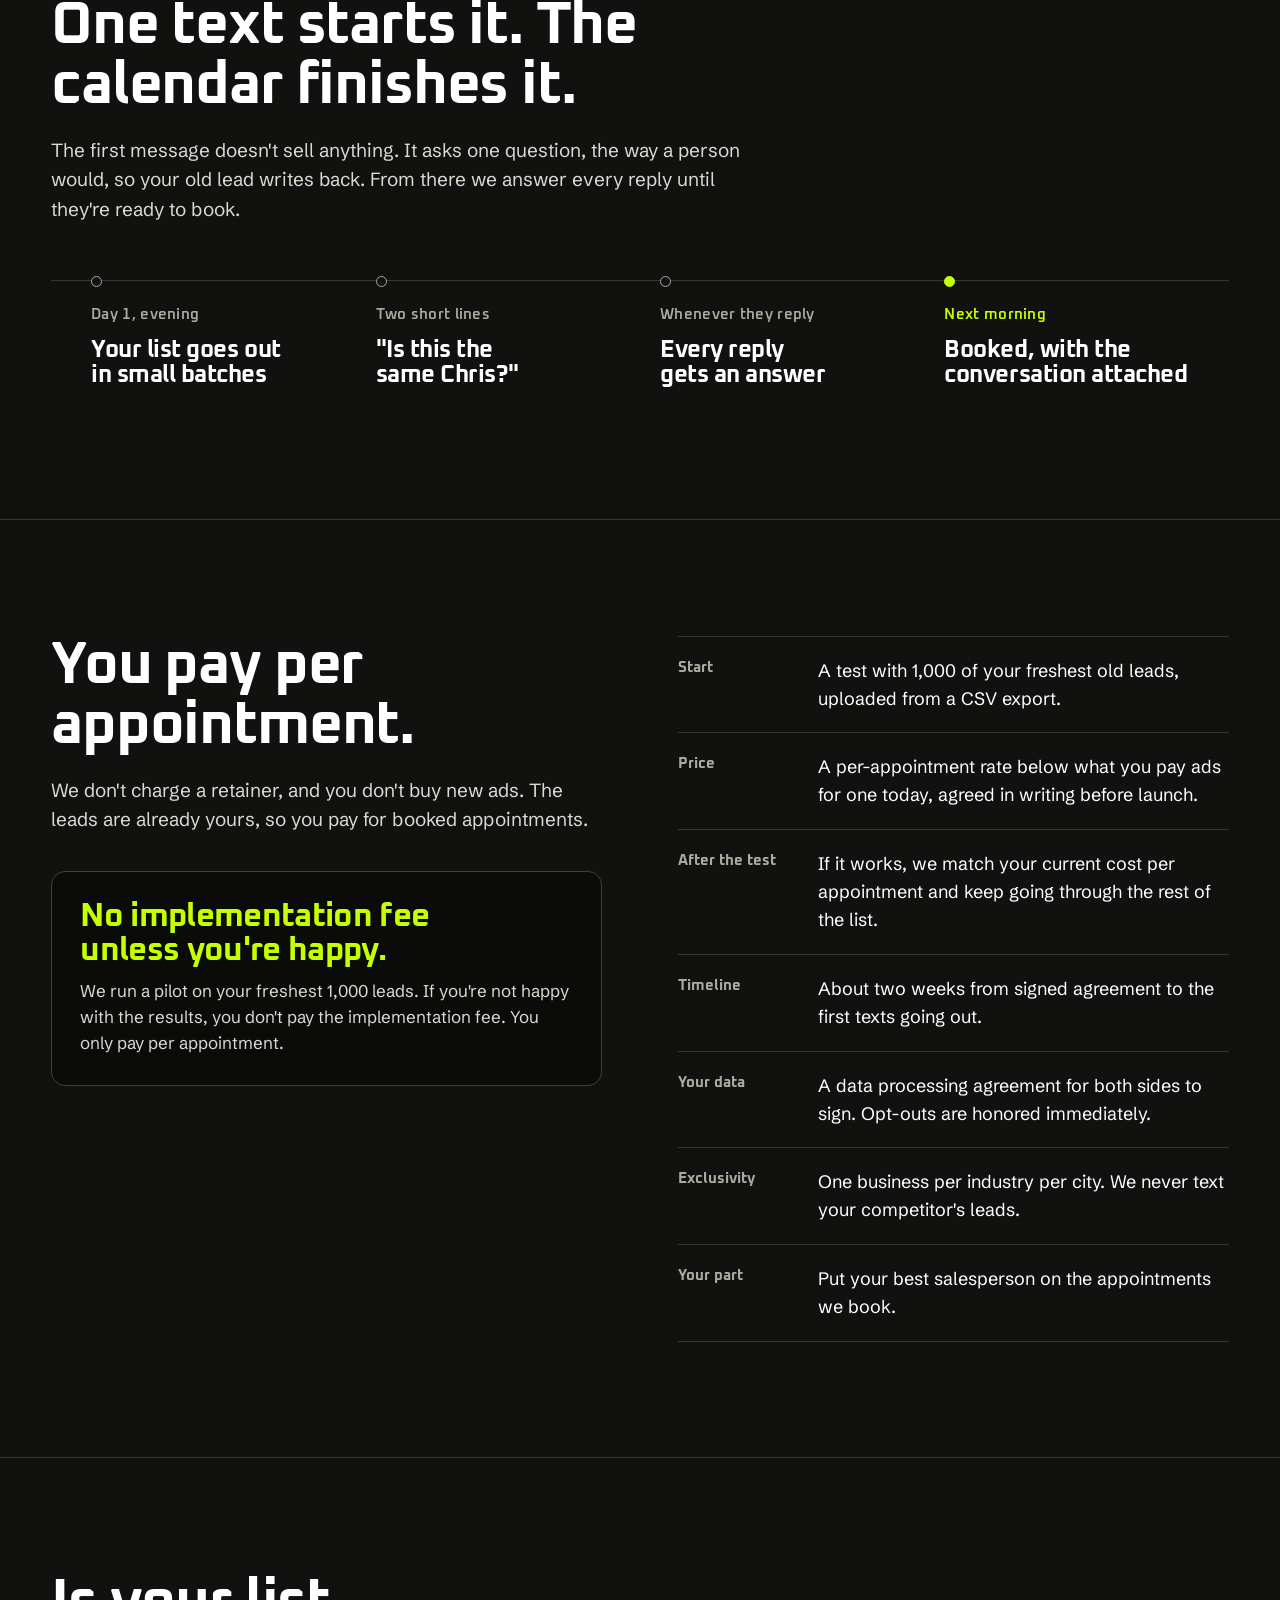
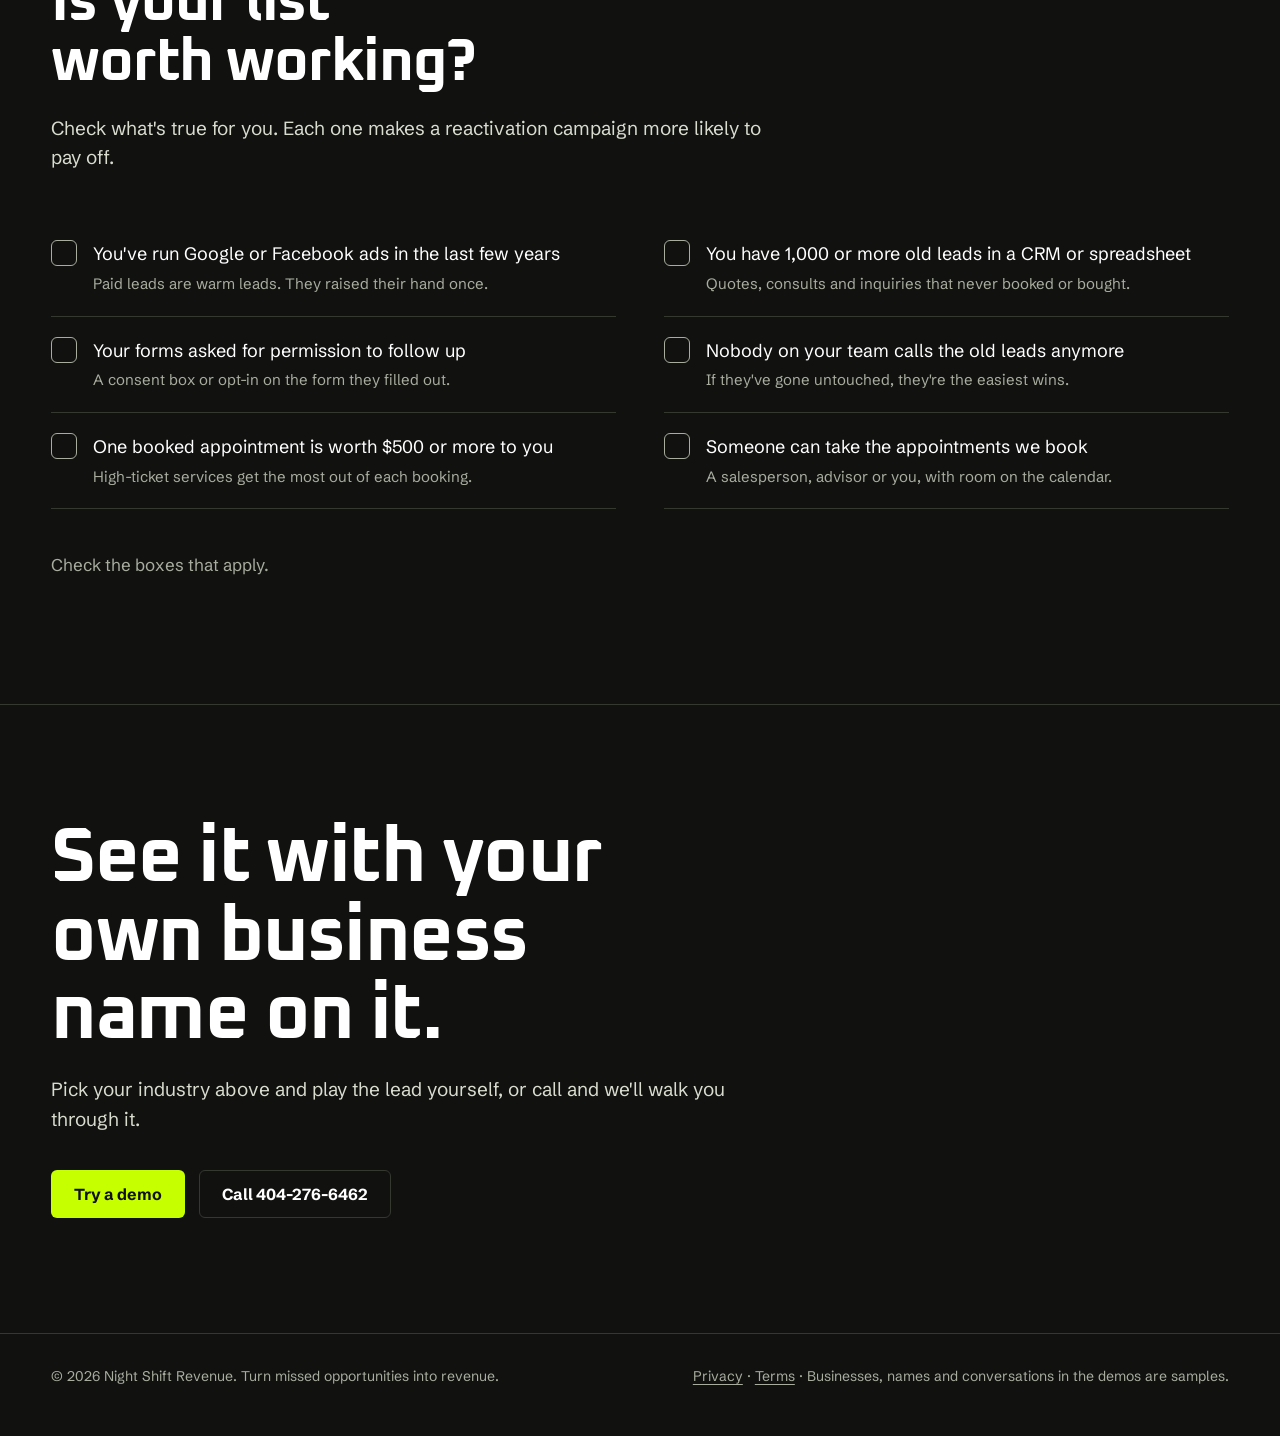
==== commit 4f5345c1: "Home hero: tomorrow's day page beside the headline Impeccable direction (Front-Desk Appointment Book" ====
--- a/index.html
+++ b/index.html
@@ -28,10 +28,16 @@
 <main id="main">
   <section class="hero" id="demos">
     <div class="wrap">
-      <h1><span>Send us your old leads.</span> <em>We'll book them.</em></h1>
-      <div class="hero-row">
-        <p class="hero-sub">We text the leads you already paid for, answer every reply, and book the ready ones onto your calendar.</p>
-        <p class="hero-promise">No implementation fee unless you're happy with the pilot.</p>
+      <div class="hero-top">
+        <div class="hero-copy">
+          <h1><span>Send us your old leads.</span> <em>We'll book them.</em></h1>
+          <p class="hero-sub">We text the leads you already paid for, answer every reply, and book the ready ones onto your calendar.</p>
+          <p class="hero-promise">No implementation fee unless you're happy with the pilot.</p>
+        </div>
+        <div class="calendar hero-day" aria-live="polite">
+          <div class="cal-head"><b id="dayTitle">Tomorrow</b><small>Sample calendar</small></div>
+          <div id="dayRows"></div>
+        </div>
       </div>
 
       <div class="launcher">
--- a/assets/styles.css
+++ b/assets/styles.css
@@ -98,12 +98,12 @@
 
 /* ---------- Home: hero ---------- */
 .hero { padding: clamp(32px, 5vw, 72px) 0 clamp(48px, 6vw, 80px); }
-.hero h1 { font-size: clamp(42px, 8.6vw, 112px); line-height: 0.92; letter-spacing: -0.04em; }
+.hero-top { display: grid; grid-template-columns: minmax(0, 1.3fr) minmax(0, 1fr); gap: clamp(28px, 4.5vw, 72px); align-items: center; }
+.hero h1 { font-size: clamp(42px, 5.6vw, 88px); line-height: 0.94; letter-spacing: -0.035em; }
 .hero h1 span, .hero h1 em { display: block; }
 .hero h1 em { font-style: normal; color: var(--lime); }
-.hero-row { margin-top: clamp(24px, 3vw, 44px); display: grid; grid-template-columns: minmax(0, 1.5fr) minmax(0, 1fr); gap: clamp(24px, 4vw, 72px); align-items: end; }
-.hero-sub { max-width: 52ch; font-size: clamp(18px, 1.75vw, 24px); line-height: 1.38; letter-spacing: -0.01em; color: var(--ink-2); }
-.hero-promise { font: 700 clamp(20px, 1.9vw, 28px)/1.3 var(--display); letter-spacing: -0.02em; color: var(--ink); }
+.hero-sub { margin-top: clamp(20px, 2.2vw, 30px); max-width: 46ch; font-size: clamp(18px, 1.75vw, 24px); line-height: 1.38; letter-spacing: -0.01em; color: var(--ink-2); }
+.hero-promise { margin-top: clamp(22px, 2.4vw, 32px); font: 700 clamp(20px, 1.9vw, 28px)/1.3 var(--display); letter-spacing: -0.02em; color: var(--ink); }
 .hero-promise::before { content: ""; display: block; width: 40px; height: 2px; margin-bottom: 14px; background: var(--lime); }
 
 /* Niche launcher: the first viewport's working control */
@@ -443,7 +443,8 @@
   .niche-list { border-right: 0; }
   .preview { display: none; }
   .night { grid-template-columns: repeat(2, minmax(0, 1fr)); row-gap: 40px; }
-  .deal, .calc, .live, .morning, .offer, .hero-row { grid-template-columns: 1fr; }
+  .hero-top { grid-template-columns: 1fr; }
+  .deal, .calc, .live, .morning, .offer { grid-template-columns: 1fr; }
   .ledger { position: static; }
   .calc-main { padding: 0; }
   .calc { align-items: start; }
@@ -468,6 +469,7 @@
   .panel-foot { flex-direction: column-reverse; align-items: stretch; }
   .panel-foot .btn { width: 100%; }
   .lead-cta { flex-direction: column; align-items: stretch; }
+  .hero-day .cal-row:first-child, .hero-day .cal-row:last-child { display: none; }
   .lead-cta .btn { width: 100%; }
 }
 @media (max-width: 420px) {
@@ -524,3 +526,13 @@
 .who a { color: var(--lime); }
 .who ul { margin: 10px 0 0; padding: 0; list-style: none; color: var(--ink-2); font-size: 15px; }
 .who li + li { margin-top: 4px; }
+
+/* Home: tomorrow's day page beside the headline */
+.hero-day { background: var(--night-950); }
+.hero-day .cal-row { min-height: 54px; }
+.hero-day .cal-ev { transition: background-color 0.3s var(--ease), color 0.3s var(--ease); }
+.hero-day .cal-row { grid-template-columns: 96px minmax(0, 1fr); }
+.hero-day .cal-row time { white-space: nowrap; }
+.hero-day .cal-ev { min-width: 0; }
+.hero-day .cal-ev.new { flex-direction: column; align-items: flex-start; gap: 2px; }
+.hero-day .cal-head small { white-space: nowrap; }
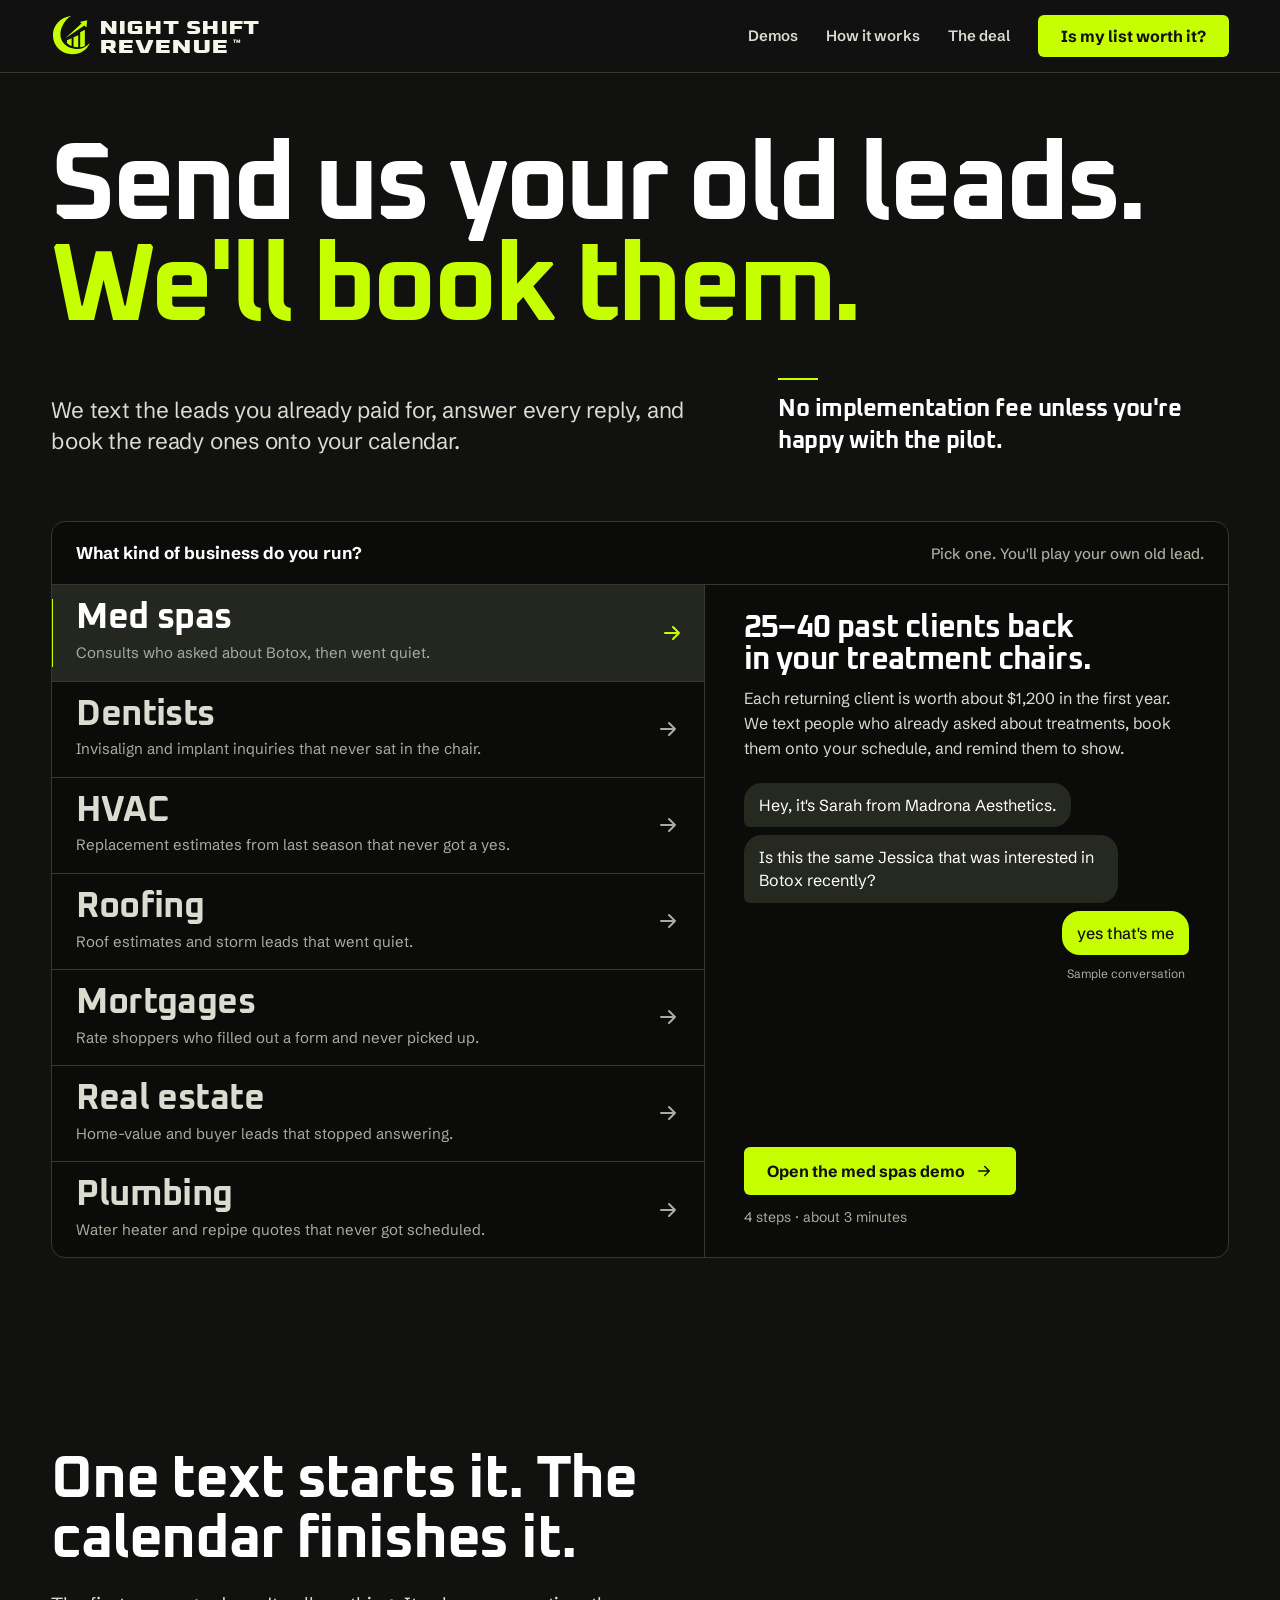
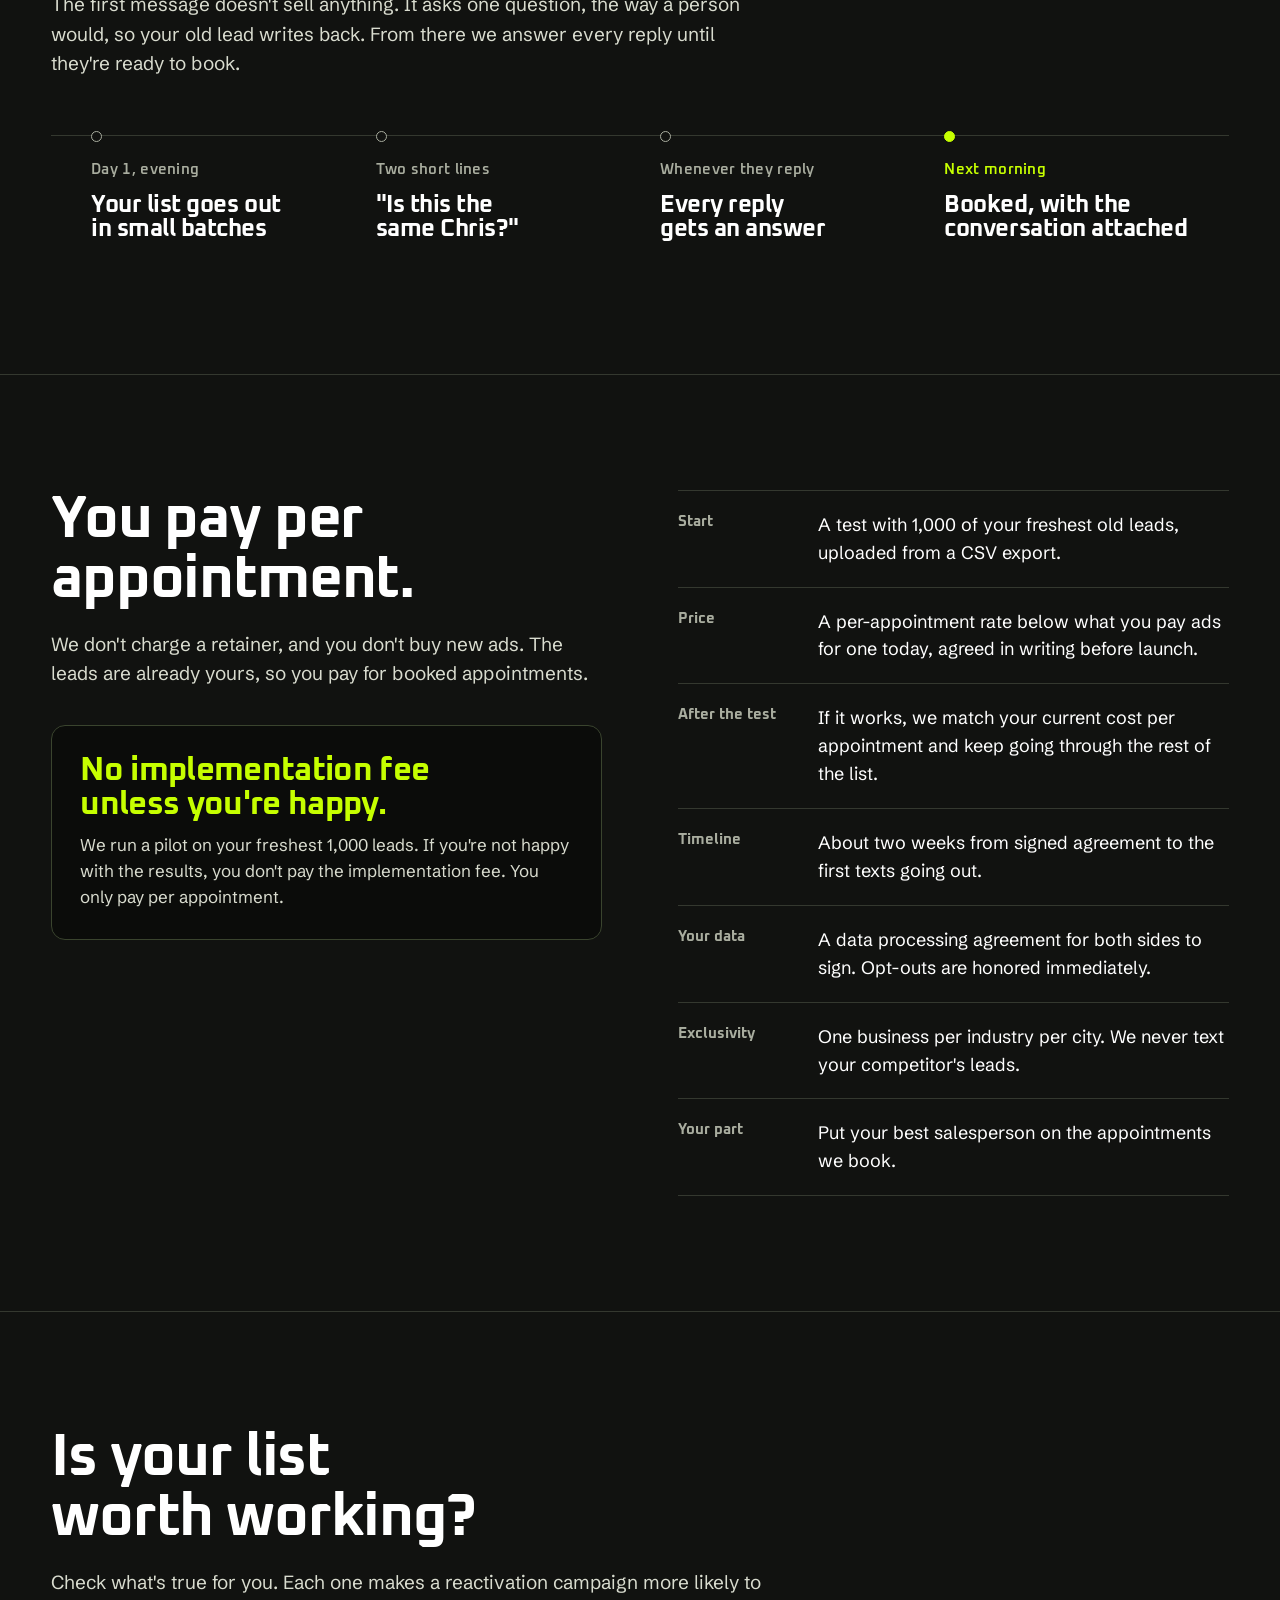
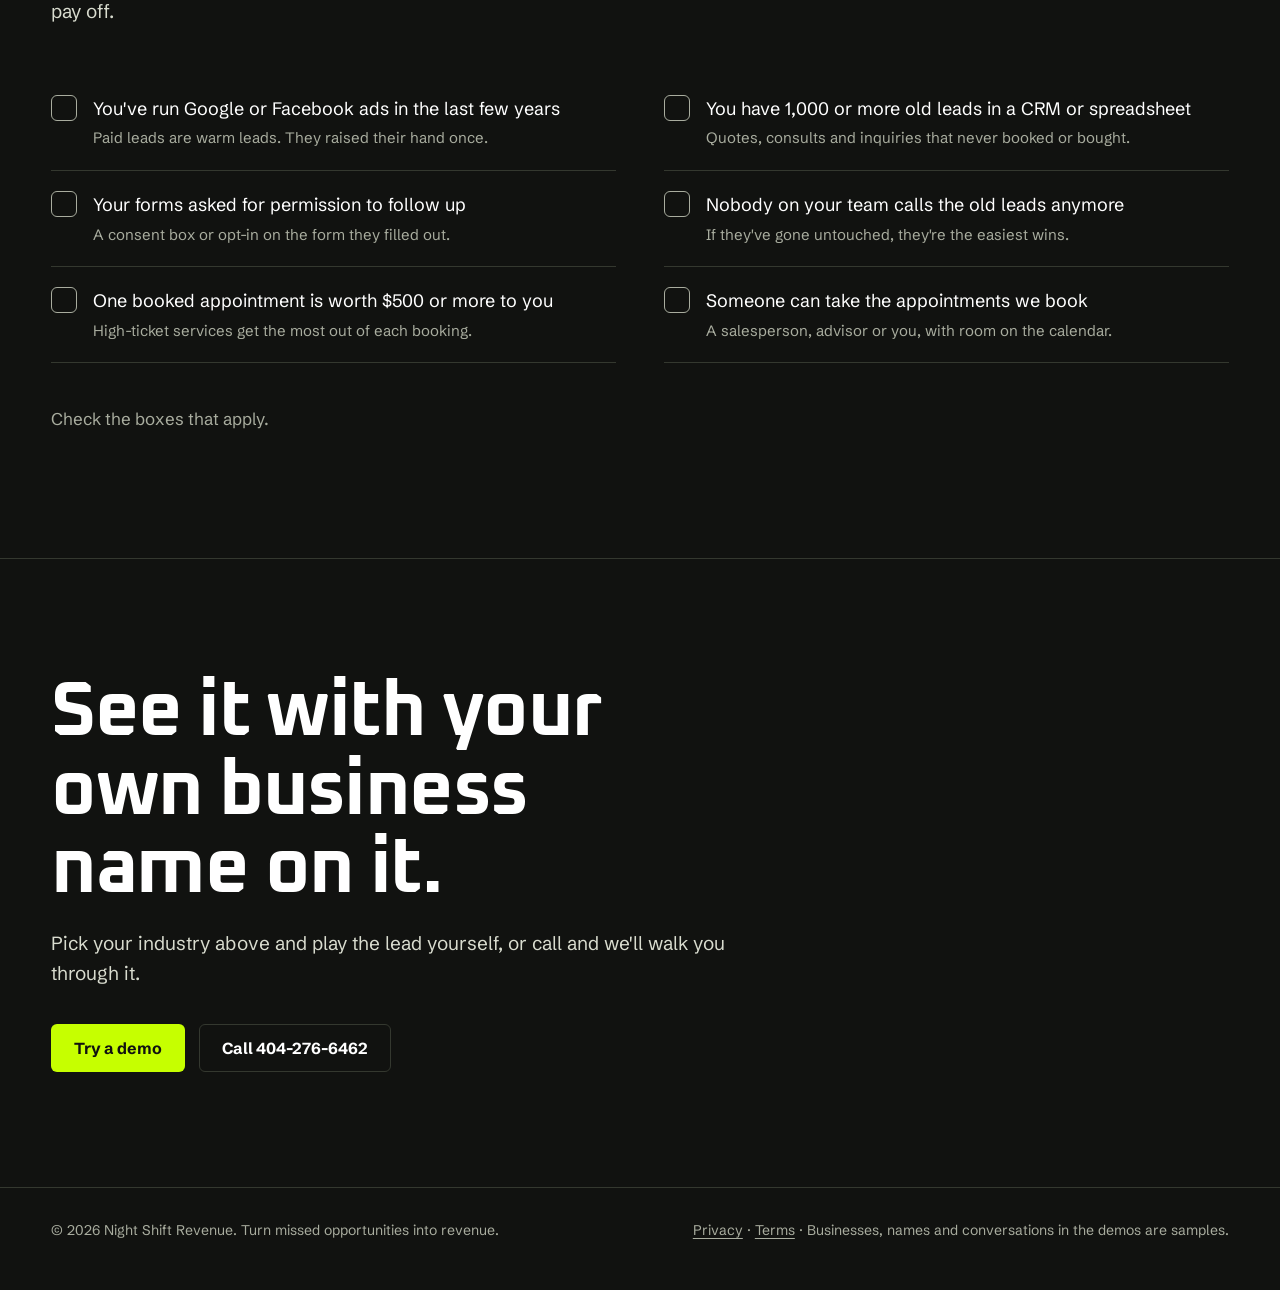
==== commit 4db61e18: "Revert "Home hero: tomorrow's day page beside the headline" This reverts commit 4f5345c1253ba99ff30c" ====
--- a/index.html
+++ b/index.html
@@ -28,16 +28,10 @@
 <main id="main">
   <section class="hero" id="demos">
     <div class="wrap">
-      <div class="hero-top">
-        <div class="hero-copy">
-          <h1><span>Send us your old leads.</span> <em>We'll book them.</em></h1>
-          <p class="hero-sub">We text the leads you already paid for, answer every reply, and book the ready ones onto your calendar.</p>
-          <p class="hero-promise">No implementation fee unless you're happy with the pilot.</p>
-        </div>
-        <div class="calendar hero-day" aria-live="polite">
-          <div class="cal-head"><b id="dayTitle">Tomorrow</b><small>Sample calendar</small></div>
-          <div id="dayRows"></div>
-        </div>
+      <h1><span>Send us your old leads.</span> <em>We'll book them.</em></h1>
+      <div class="hero-row">
+        <p class="hero-sub">We text the leads you already paid for, answer every reply, and book the ready ones onto your calendar.</p>
+        <p class="hero-promise">No implementation fee unless you're happy with the pilot.</p>
       </div>
 
       <div class="launcher">
--- a/assets/styles.css
+++ b/assets/styles.css
@@ -98,12 +98,12 @@
 
 /* ---------- Home: hero ---------- */
 .hero { padding: clamp(32px, 5vw, 72px) 0 clamp(48px, 6vw, 80px); }
-.hero-top { display: grid; grid-template-columns: minmax(0, 1.3fr) minmax(0, 1fr); gap: clamp(28px, 4.5vw, 72px); align-items: center; }
-.hero h1 { font-size: clamp(42px, 5.6vw, 88px); line-height: 0.94; letter-spacing: -0.035em; }
+.hero h1 { font-size: clamp(42px, 8.6vw, 112px); line-height: 0.92; letter-spacing: -0.04em; }
 .hero h1 span, .hero h1 em { display: block; }
 .hero h1 em { font-style: normal; color: var(--lime); }
-.hero-sub { margin-top: clamp(20px, 2.2vw, 30px); max-width: 46ch; font-size: clamp(18px, 1.75vw, 24px); line-height: 1.38; letter-spacing: -0.01em; color: var(--ink-2); }
-.hero-promise { margin-top: clamp(22px, 2.4vw, 32px); font: 700 clamp(20px, 1.9vw, 28px)/1.3 var(--display); letter-spacing: -0.02em; color: var(--ink); }
+.hero-row { margin-top: clamp(24px, 3vw, 44px); display: grid; grid-template-columns: minmax(0, 1.5fr) minmax(0, 1fr); gap: clamp(24px, 4vw, 72px); align-items: end; }
+.hero-sub { max-width: 52ch; font-size: clamp(18px, 1.75vw, 24px); line-height: 1.38; letter-spacing: -0.01em; color: var(--ink-2); }
+.hero-promise { font: 700 clamp(20px, 1.9vw, 28px)/1.3 var(--display); letter-spacing: -0.02em; color: var(--ink); }
 .hero-promise::before { content: ""; display: block; width: 40px; height: 2px; margin-bottom: 14px; background: var(--lime); }
 
 /* Niche launcher: the first viewport's working control */
@@ -443,8 +443,7 @@
   .niche-list { border-right: 0; }
   .preview { display: none; }
   .night { grid-template-columns: repeat(2, minmax(0, 1fr)); row-gap: 40px; }
-  .hero-top { grid-template-columns: 1fr; }
-  .deal, .calc, .live, .morning, .offer { grid-template-columns: 1fr; }
+  .deal, .calc, .live, .morning, .offer, .hero-row { grid-template-columns: 1fr; }
   .ledger { position: static; }
   .calc-main { padding: 0; }
   .calc { align-items: start; }
@@ -469,7 +468,6 @@
   .panel-foot { flex-direction: column-reverse; align-items: stretch; }
   .panel-foot .btn { width: 100%; }
   .lead-cta { flex-direction: column; align-items: stretch; }
-  .hero-day .cal-row:first-child, .hero-day .cal-row:last-child { display: none; }
   .lead-cta .btn { width: 100%; }
 }
 @media (max-width: 420px) {
@@ -526,13 +524,3 @@
 .who a { color: var(--lime); }
 .who ul { margin: 10px 0 0; padding: 0; list-style: none; color: var(--ink-2); font-size: 15px; }
 .who li + li { margin-top: 4px; }
-
-/* Home: tomorrow's day page beside the headline */
-.hero-day { background: var(--night-950); }
-.hero-day .cal-row { min-height: 54px; }
-.hero-day .cal-ev { transition: background-color 0.3s var(--ease), color 0.3s var(--ease); }
-.hero-day .cal-row { grid-template-columns: 96px minmax(0, 1fr); }
-.hero-day .cal-row time { white-space: nowrap; }
-.hero-day .cal-ev { min-width: 0; }
-.hero-day .cal-ev.new { flex-direction: column; align-items: flex-start; gap: 2px; }
-.hero-day .cal-head small { white-space: nowrap; }
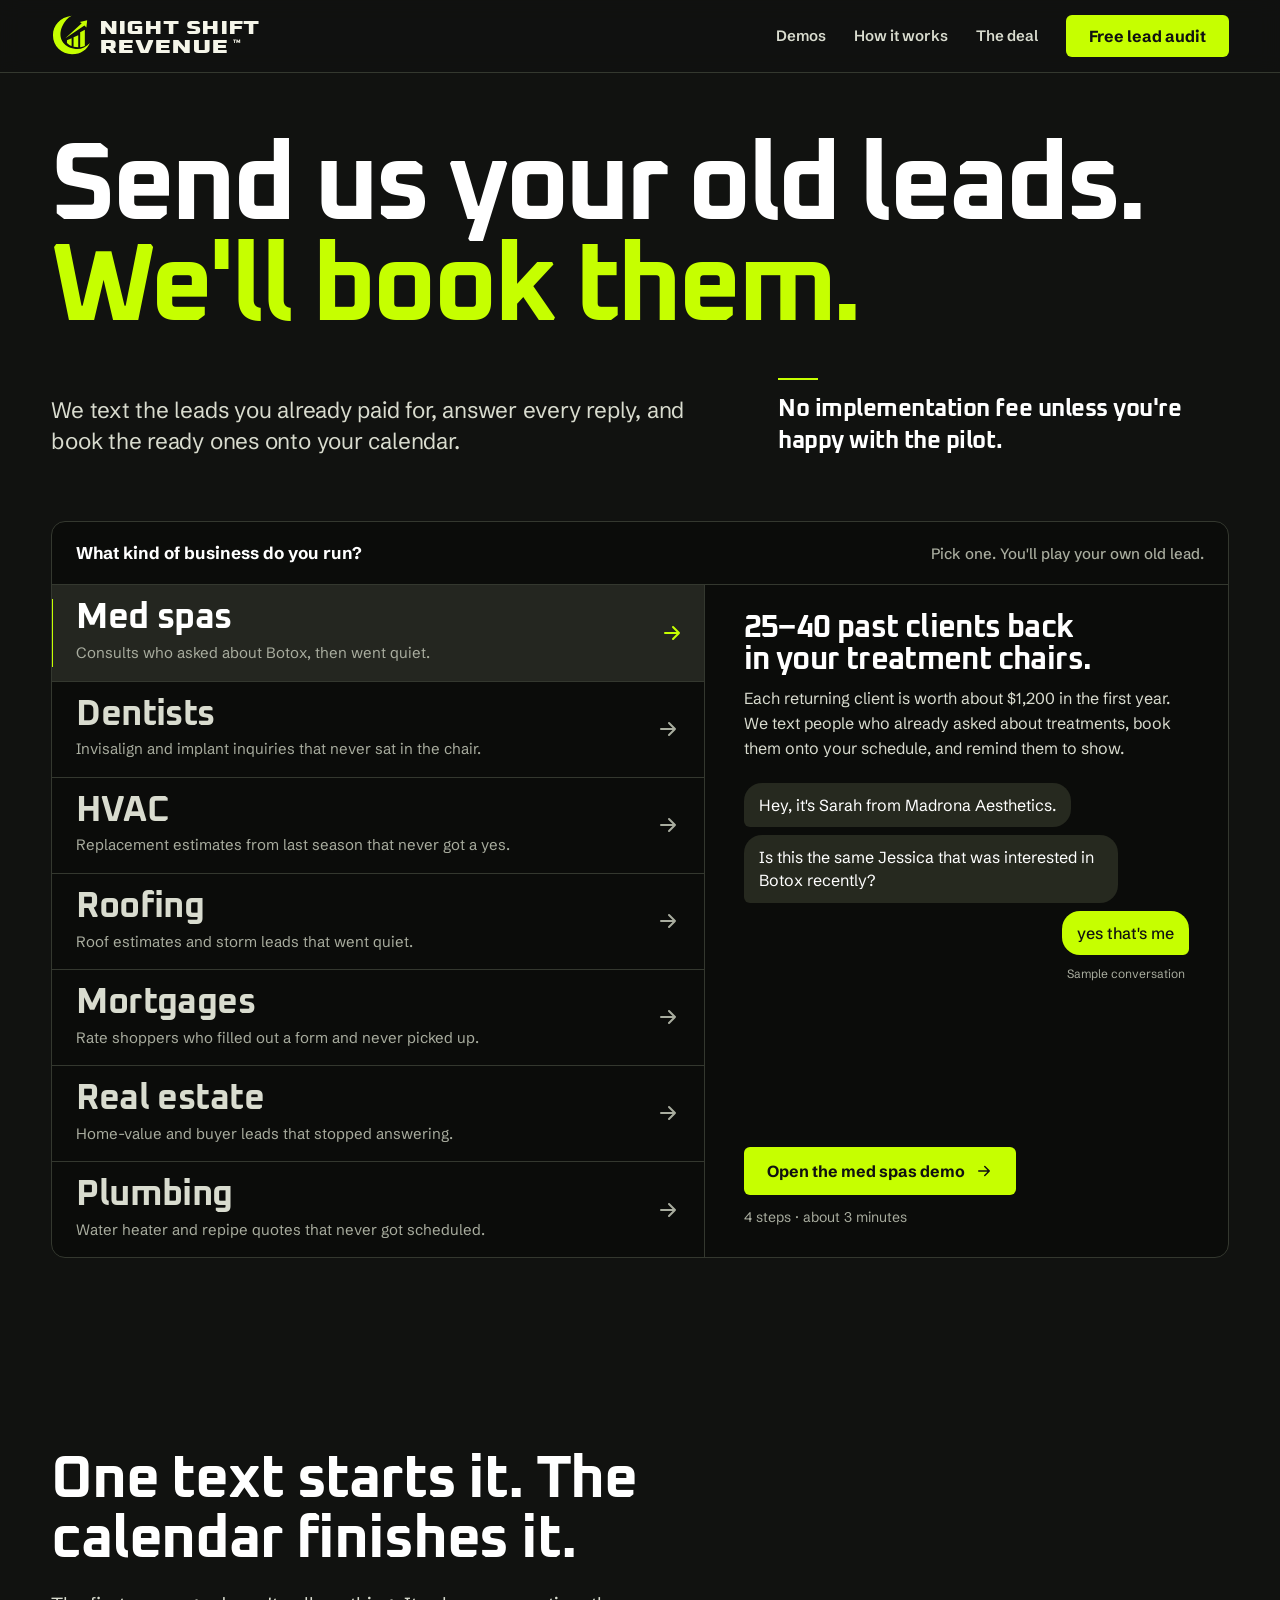
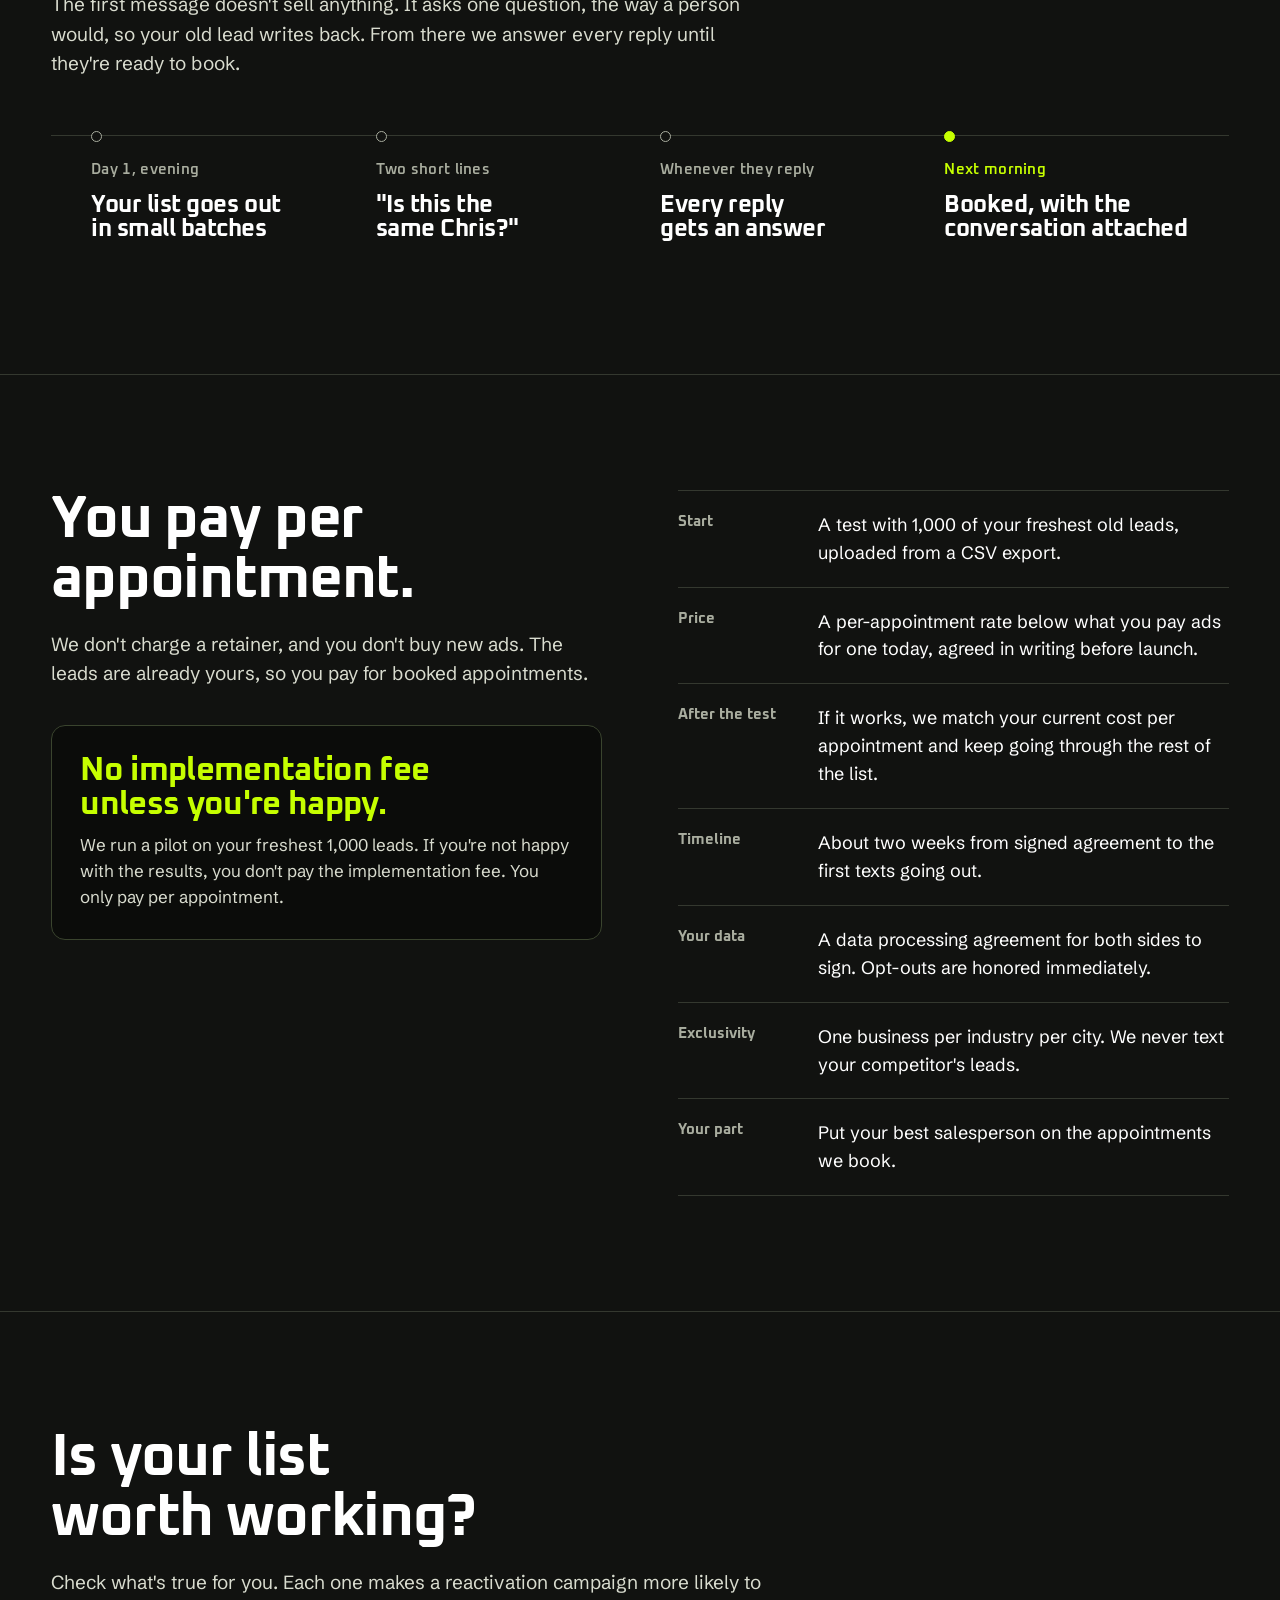
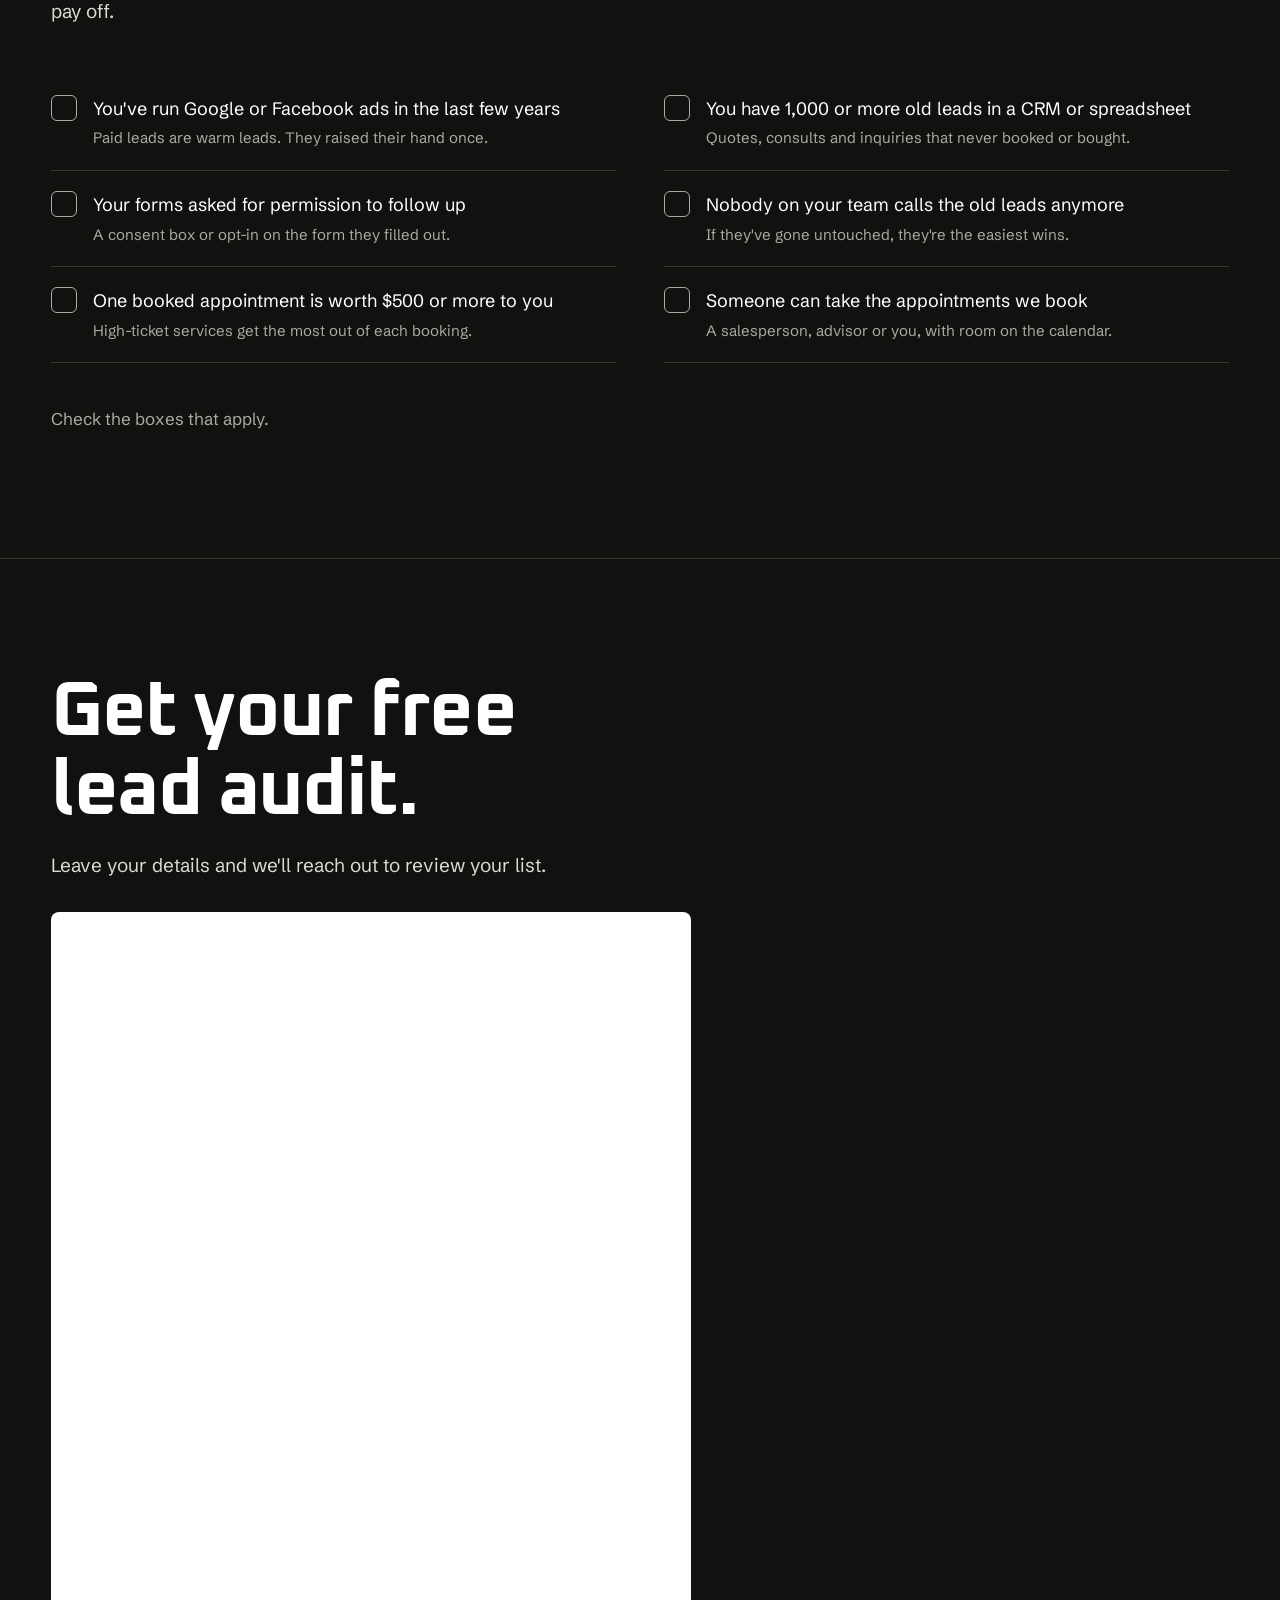
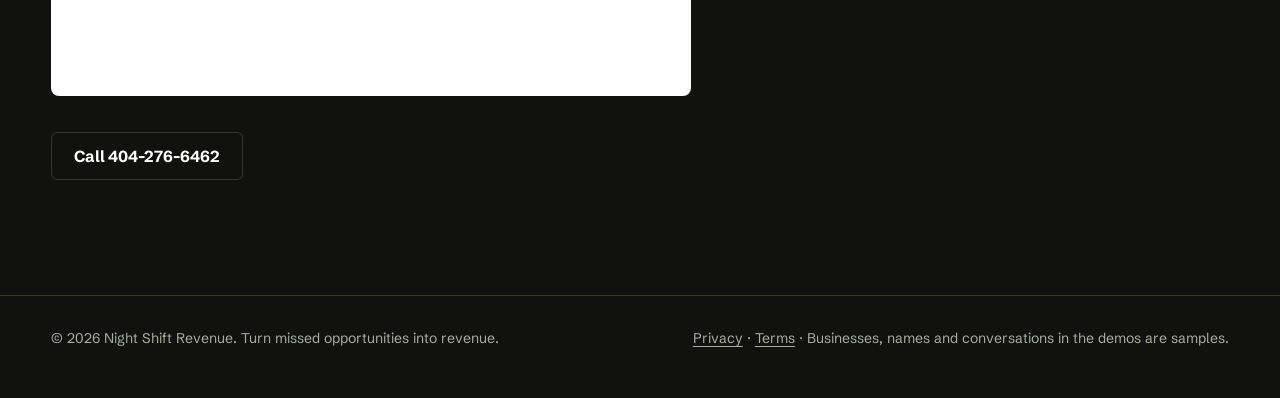
==== commit d12f76a7: "Add GHL opt-in form and fill Privacy/Terms for A2P Co-Authored-By: Claude Opus 5.5 <noreply@anthropi" ====
--- a/index.html
+++ b/index.html
@@ -20,7 +20,7 @@
       <a href="#demos">Demos</a>
       <a href="#overnight">How it works</a>
       <a href="#deal">The deal</a>
-      <a class="btn btn-lime" href="#fit">Is my list worth it?</a>
+      <a class="btn btn-lime" href="#audit">Free lead audit</a>
     </nav>
   </div>
 </header>
@@ -107,10 +107,13 @@
 
   <section class="section close">
     <div class="wrap">
-      <h2>See it with your own business name on it.</h2>
-      <p class="lede">Pick your industry above and play the lead yourself, or call and we'll walk you through it.</p>
+      <h2>Get your free lead audit.</h2>
+      <p class="lede">Leave your details and we'll reach out to review your list.</p>
+      <div class="optin" id="audit">
+        <iframe src="https://api.leadconnectorhq.com/widget/form/fLHzoXUsvdD3PKHsSopx" style="width:100%;height:760px;border:none;border-radius:4px" id="inline-fLHzoXUsvdD3PKHsSopx" data-layout="{'id':'INLINE'}" data-trigger-type="alwaysShow" data-activation-type="alwaysActivated" data-deactivation-type="neverDeactivate" data-form-name="NSR Website Opt-In" data-height="760" data-layout-iframe-id="inline-fLHzoXUsvdD3PKHsSopx" data-form-id="fLHzoXUsvdD3PKHsSopx" title="NSR Website Opt-In"></iframe>
+        <script src="https://link.msgsndr.com/js/form_embed.js"></script>
+      </div>
       <div class="row">
-        <a class="btn btn-lime" href="#demos">Try a demo</a>
         <a class="btn btn-ghost" id="callBtn" href="tel:+14042766462">Call 404-276-6462</a>
       </div>
     </div>
--- a/assets/styles.css
+++ b/assets/styles.css
@@ -524,3 +524,5 @@
 .who a { color: var(--lime); }
 .who ul { margin: 10px 0 0; padding: 0; list-style: none; color: var(--ink-2); font-size: 15px; }
 .who li + li { margin-top: 4px; }
+
+.optin { margin-top: 32px; max-width: 640px; background: #fff; border-radius: 8px; padding: 8px; }
